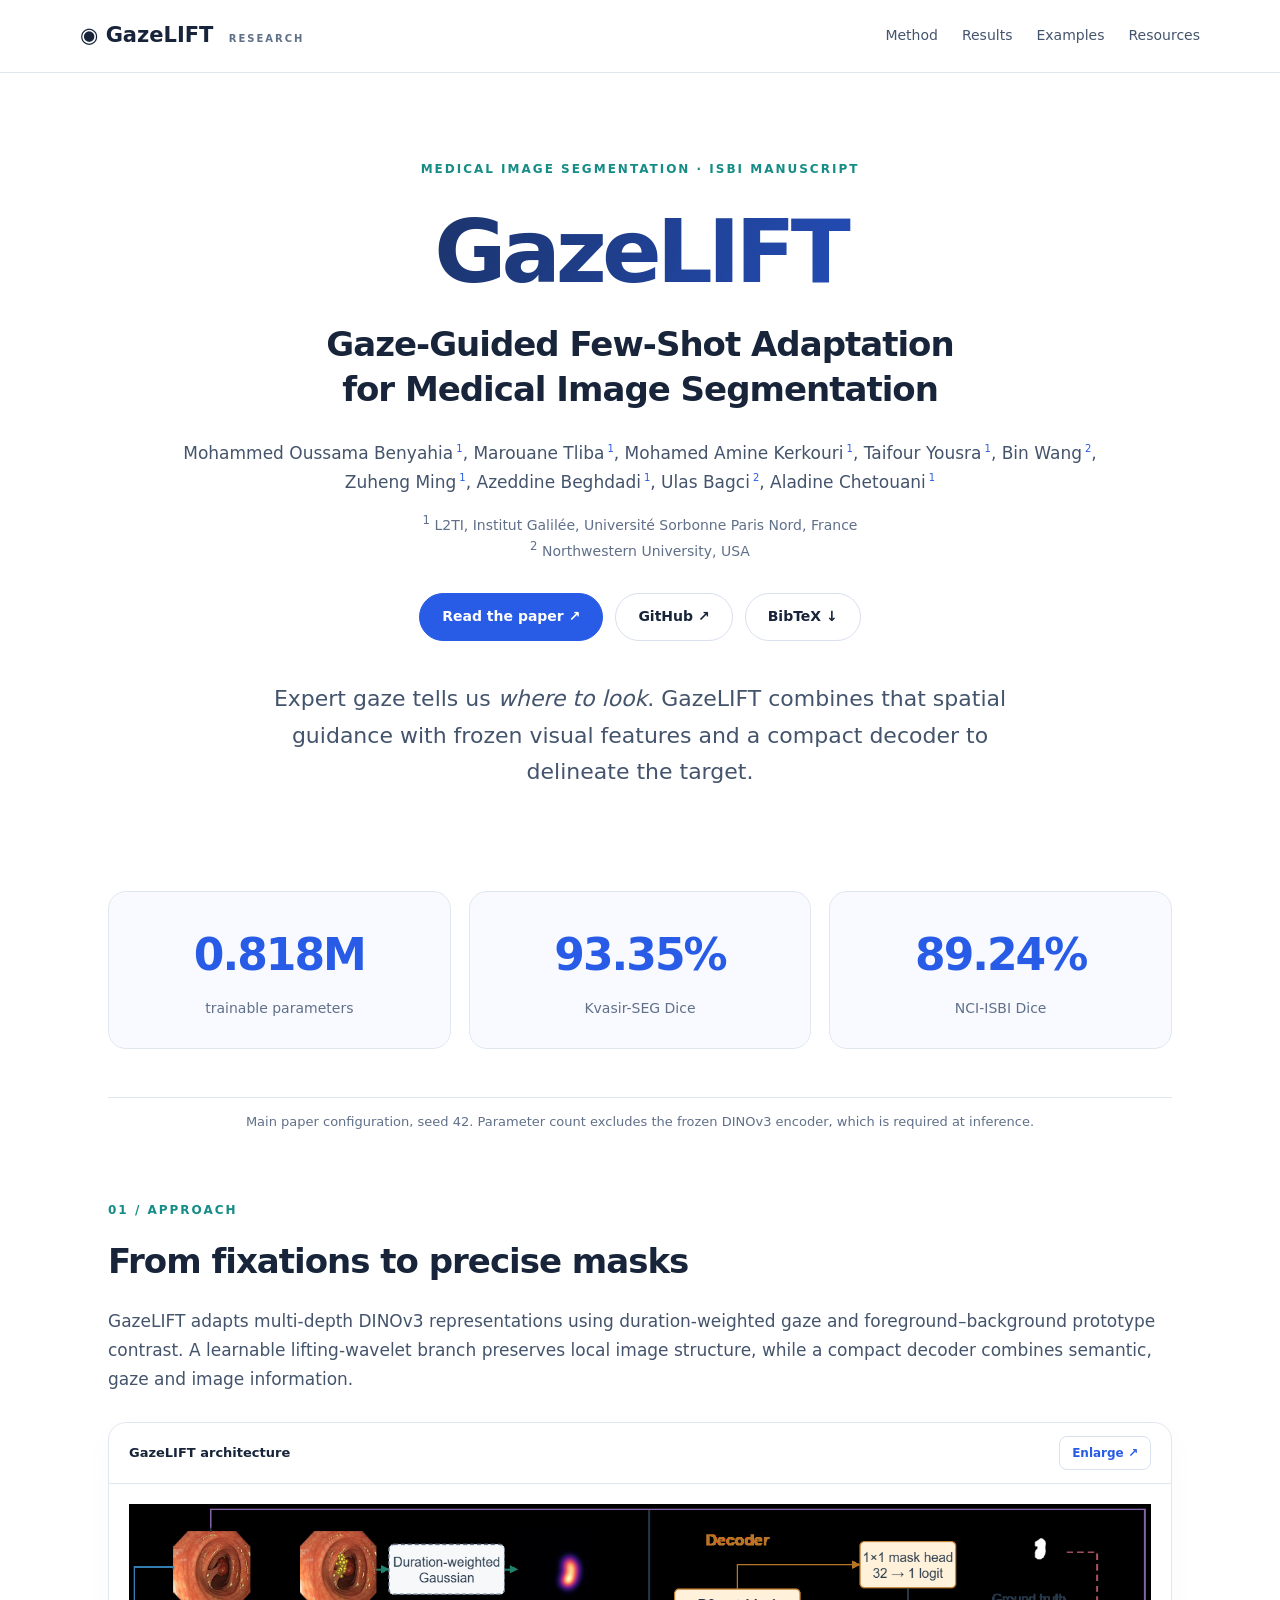
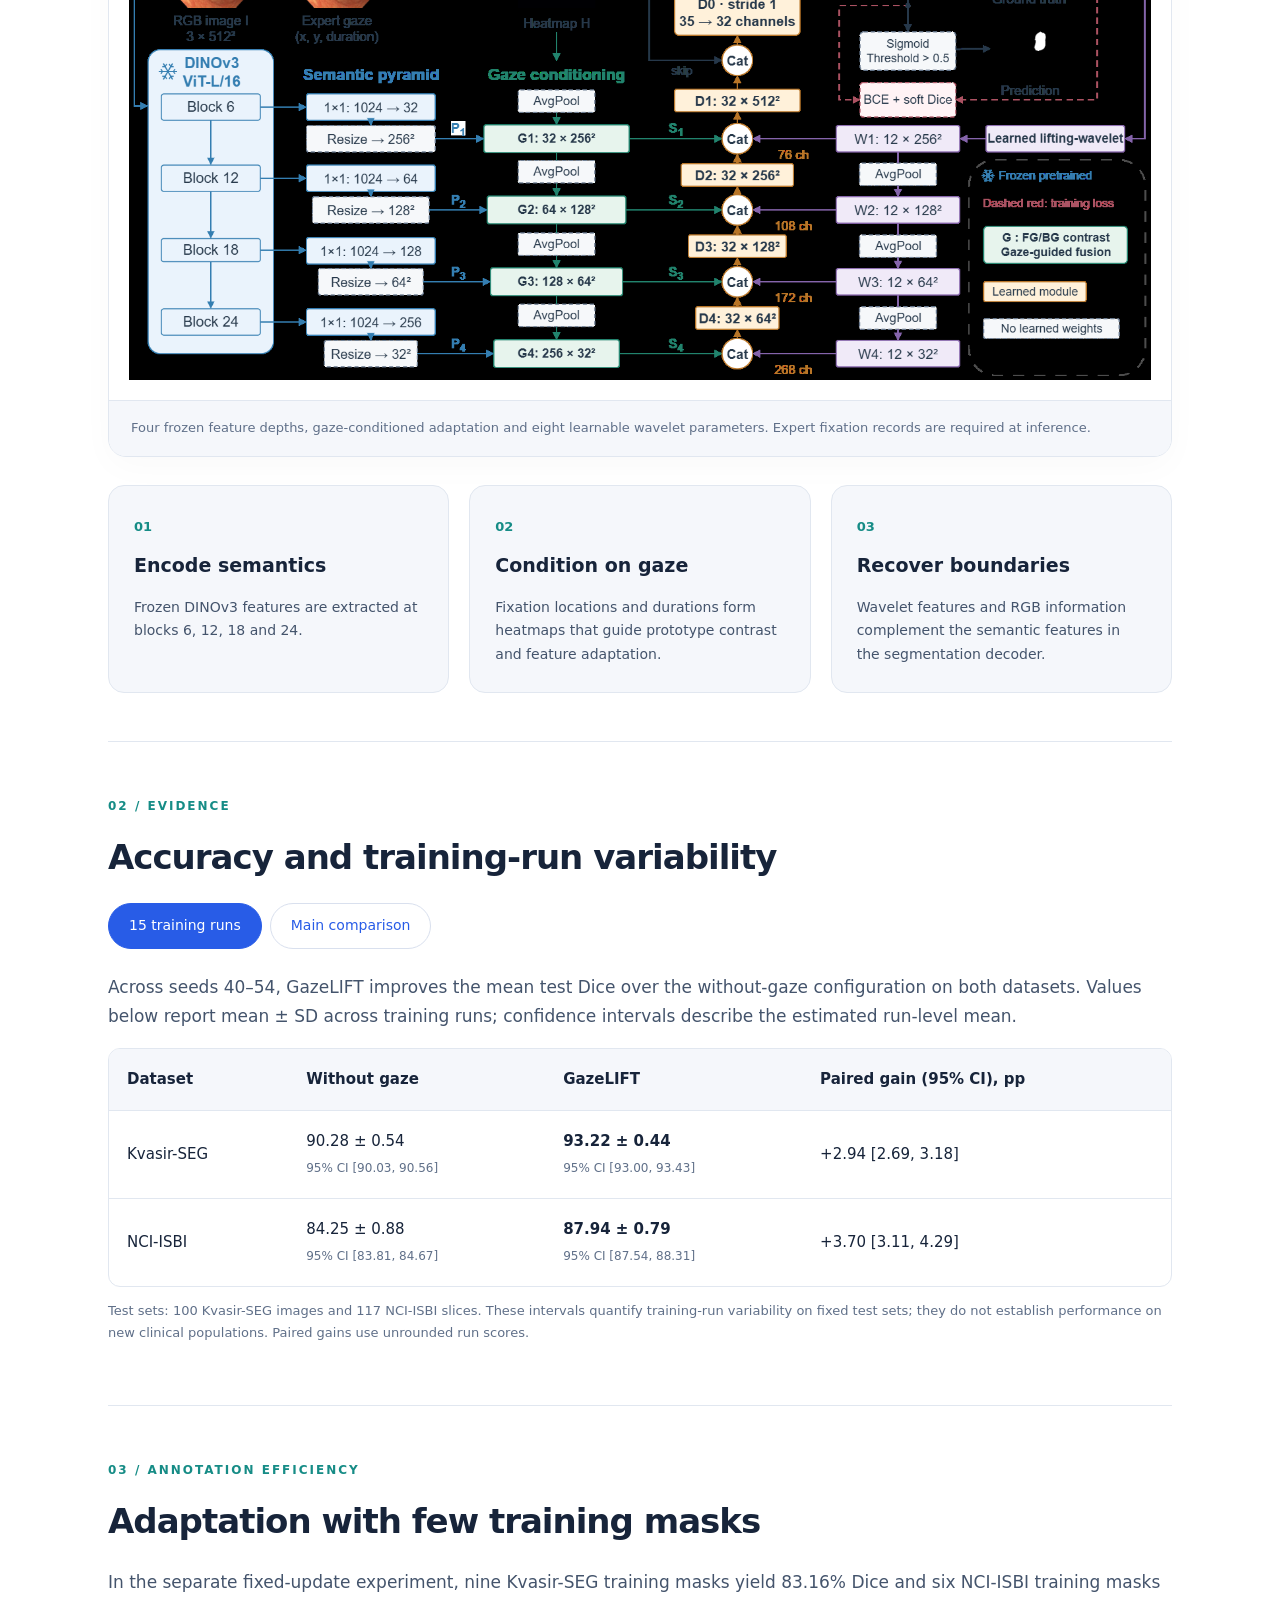
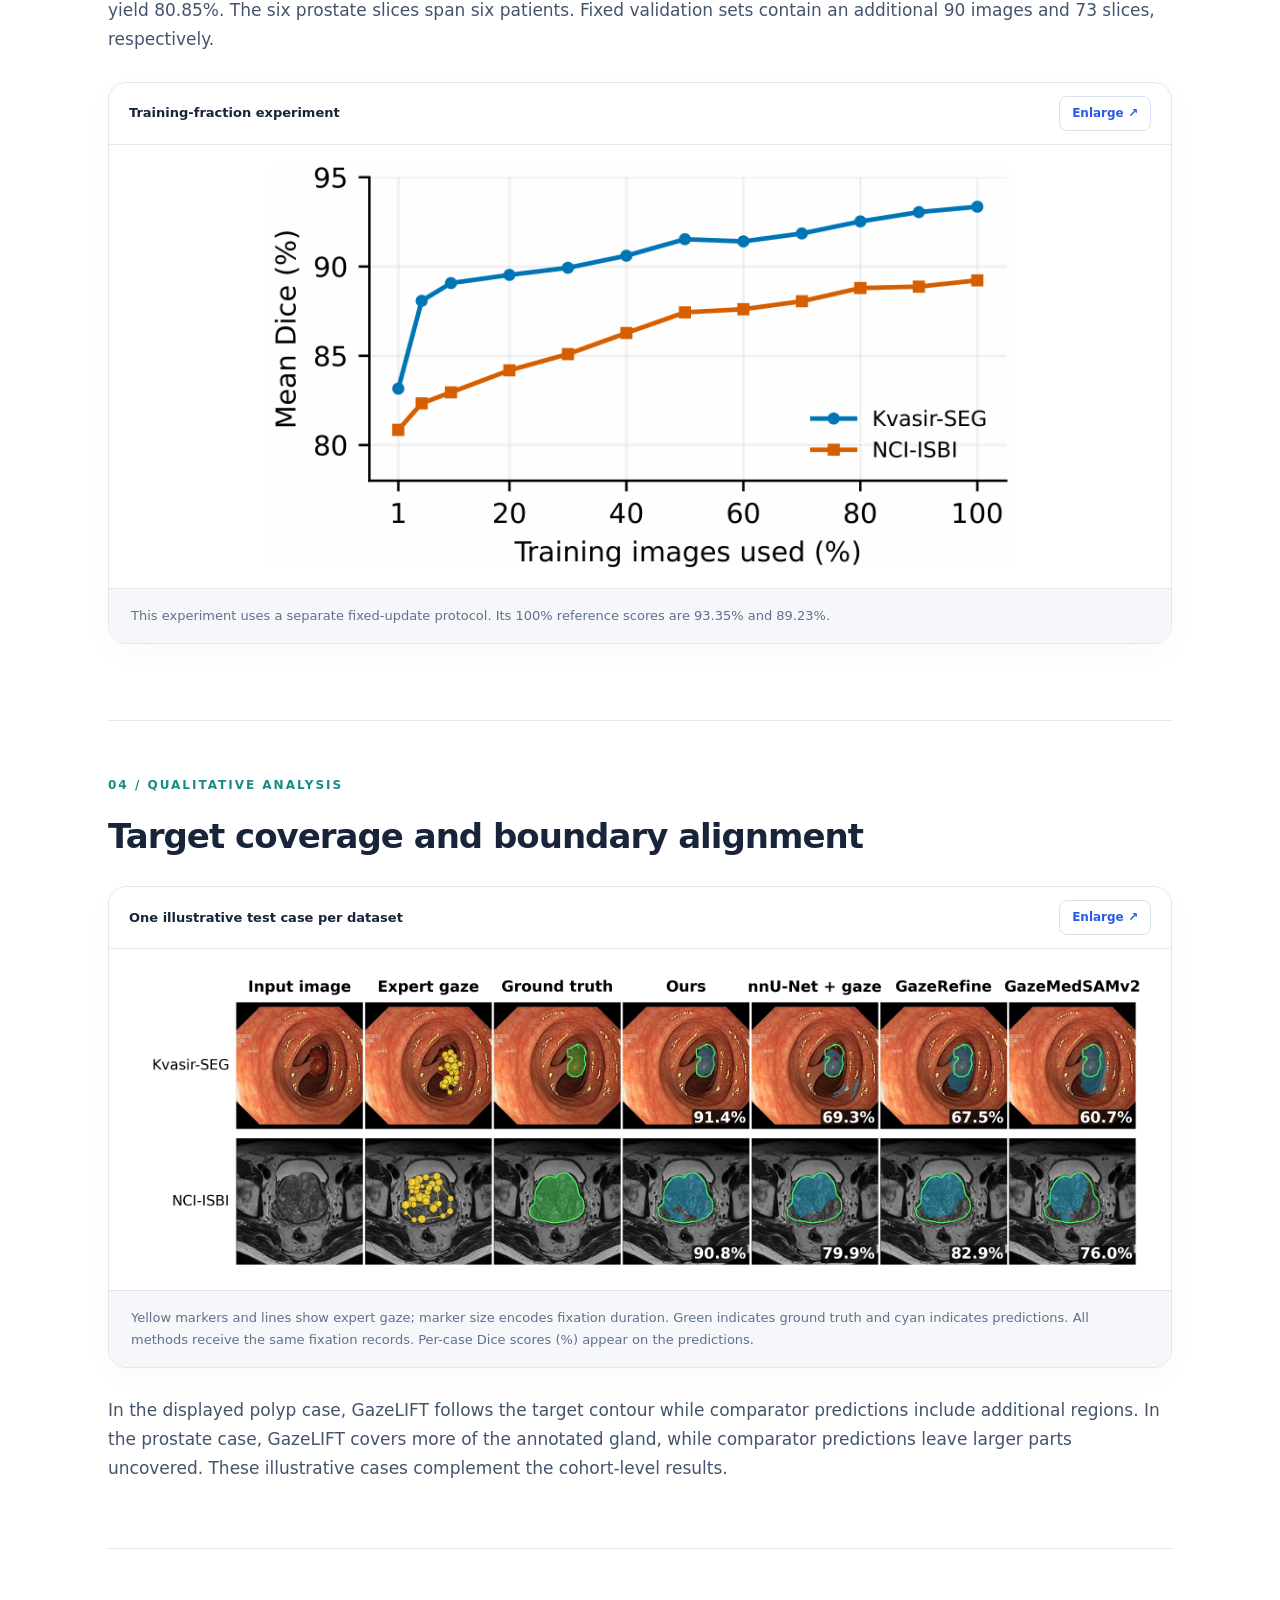
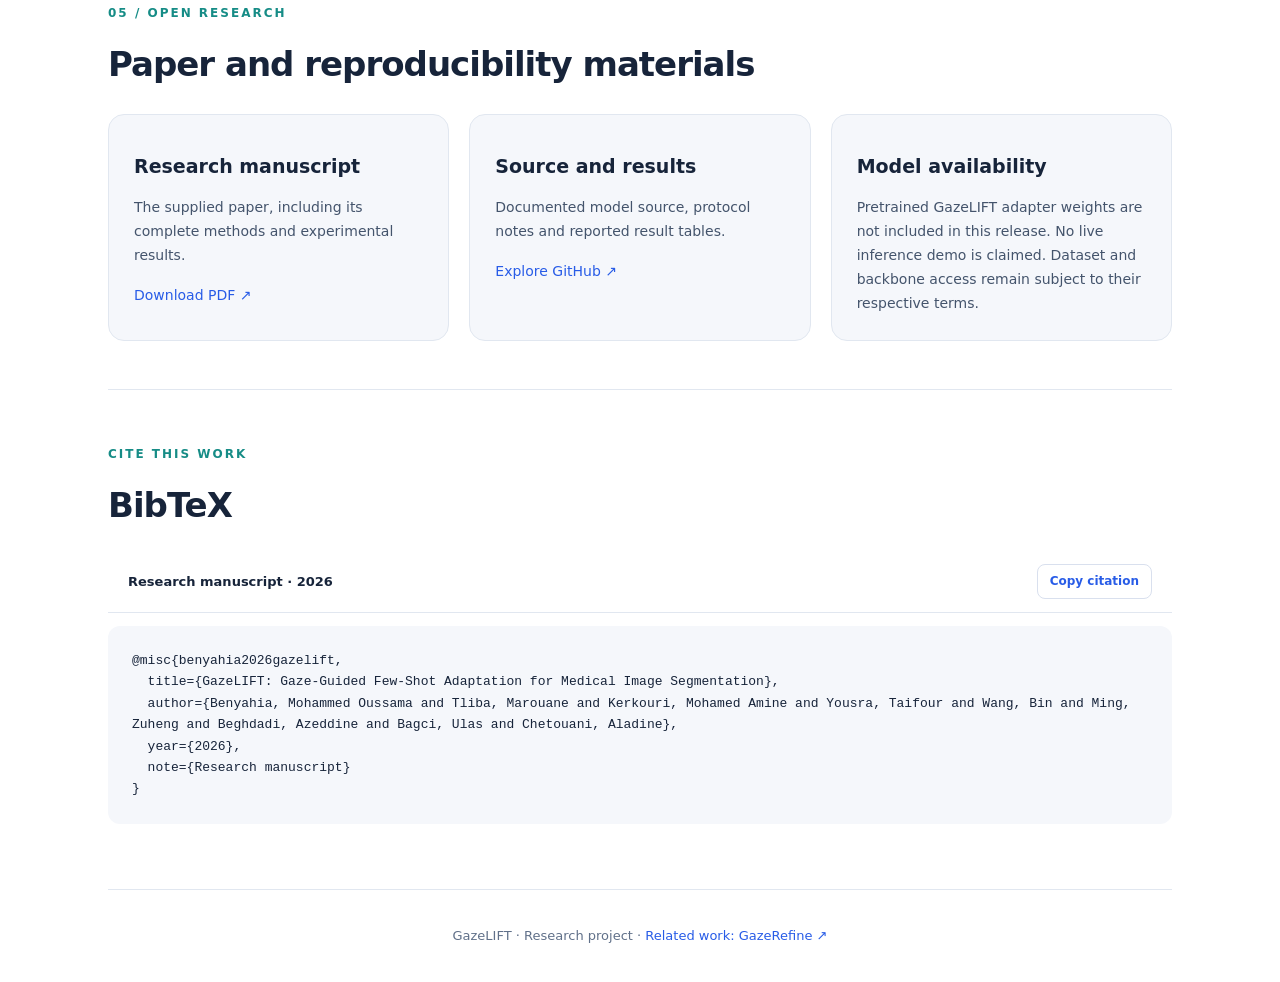
==== docs/index.html @ 89bebf90 "Release GazeLIFT project website, paper, model source and results" ====
<!doctype html><html lang="en"><head><meta charset="utf-8"><meta name="viewport" content="width=device-width,initial-scale=1"><meta name="description" content="GazeLIFT combines expert gaze, frozen DINOv3 features and learnable lifting wavelets for medical image segmentation."><title>GazeLIFT | Gaze-Guided Few-Shot Adaptation</title><link rel="stylesheet" href="style.css"></head><body>
<nav><a class="brand" href="#">◉ GazeLIFT <small>RESEARCH</small></a><div><a href="#method">Method</a><a href="#results">Results</a><a href="#qualitative">Examples</a><a href="#resources">Resources</a></div></nav>
<main><header><span class="eyebrow">MEDICAL IMAGE SEGMENTATION · ISBI MANUSCRIPT</span><h1>GazeLIFT</h1><h2>Gaze-Guided Few-Shot Adaptation<br>for Medical Image Segmentation</h2><p class="authors">Mohammed Oussama Benyahia<sup>1</sup>, Marouane Tliba<sup>1</sup>, Mohamed Amine Kerkouri<sup>1</sup>, Taifour Yousra<sup>1</sup>, Bin Wang<sup>2</sup>, Zuheng Ming<sup>1</sup>, Azeddine Beghdadi<sup>1</sup>, Ulas Bagci<sup>2</sup>, Aladine Chetouani<sup>1</sup></p><p class="affiliations"><sup>1</sup> L2TI, Institut Galilée, Université Sorbonne Paris Nord, France<br><sup>2</sup> Northwestern University, USA</p><div class="actions"><a class="button primary" href="assets/gazelift-paper.pdf">Read the paper ↗</a><a class="button" href="https://github.com/MohammedOussamaBEN/GazeLIFT">GitHub ↗</a><a class="button" href="#citation">BibTeX ↓</a></div><p class="intro">Expert gaze tells us <em>where to look</em>. GazeLIFT combines that spatial guidance with frozen visual features and a compact decoder to delineate the target.</p></header>
<section class="metrics"><article><strong>0.818M</strong><span>trainable parameters</span></article><article><strong>93.35%</strong><span>Kvasir-SEG Dice</span></article><article><strong>89.24%</strong><span>NCI-ISBI Dice</span></article></section><p class="note centered">Main paper configuration, seed 42. Parameter count excludes the frozen DINOv3 encoder, which is required at inference.</p>
<section id="method"><div class="section-title"><span>01 / APPROACH</span><h2>From fixations to precise masks</h2></div><p>GazeLIFT adapts multi-depth DINOv3 representations using duration-weighted gaze and foreground–background prototype contrast. A learnable lifting-wavelet branch preserves local image structure, while a compact decoder combines semantic, gaze and image information.</p><figure><div class="figure-top"><span>GazeLIFT architecture</span><button data-zoom="assets/architecture.png">Enlarge ↗</button></div><img src="assets/architecture.png" alt="GazeLIFT architecture with frozen DINOv3, gaze conditioning, lifting wavelets and compact decoder"><figcaption>Four frozen feature depths, gaze-conditioned adaptation and eight learnable wavelet parameters. Expert fixation records are required at inference.</figcaption></figure><div class="steps"><article><b>01</b><h3>Encode semantics</h3><p>Frozen DINOv3 features are extracted at blocks 6, 12, 18 and 24.</p></article><article><b>02</b><h3>Condition on gaze</h3><p>Fixation locations and durations form heatmaps that guide prototype contrast and feature adaptation.</p></article><article><b>03</b><h3>Recover boundaries</h3><p>Wavelet features and RGB information complement the semantic features in the segmentation decoder.</p></article></div></section>
<section id="results"><div class="section-title"><span>02 / EVIDENCE</span><h2>Accuracy and training-run variability</h2></div><div class="tabs" role="tablist" aria-label="Results"><button role="tab" aria-selected="true" aria-controls="runs" id="tab-runs">15 training runs</button><button role="tab" aria-selected="false" aria-controls="main-results" id="tab-main-results">Main comparison</button></div><div id="runs" role="tabpanel" aria-labelledby="tab-runs"><p>Across seeds 40–54, GazeLIFT improves the mean test Dice over the without-gaze configuration on both datasets. Values below report mean ± SD across training runs; confidence intervals describe the estimated run-level mean.</p><div class="table-wrap"><table><thead><tr><th>Dataset</th><th>Without gaze</th><th>GazeLIFT</th><th>Paired gain (95% CI), pp</th></tr></thead><tbody><tr><td>Kvasir-SEG</td><td>90.28 ± 0.54<br><small>95% CI [90.03, 90.56]</small></td><td><b>93.22 ± 0.44</b><br><small>95% CI [93.00, 93.43]</small></td><td>+2.94 [2.69, 3.18]</td></tr><tr><td>NCI-ISBI</td><td>84.25 ± 0.88<br><small>95% CI [83.81, 84.67]</small></td><td><b>87.94 ± 0.79</b><br><small>95% CI [87.54, 88.31]</small></td><td>+3.70 [3.11, 4.29]</td></tr></tbody></table></div><p class="note">Test sets: 100 Kvasir-SEG images and 117 NCI-ISBI slices. These intervals quantify training-run variability on fixed test sets; they do not establish performance on new clinical populations. Paired gains use unrounded run scores.</p></div><div id="main-results" role="tabpanel" aria-labelledby="tab-main-results" hidden><p>Selected mean Dice (%) from the main paper comparison. External methods may use different protocols; this table provides context rather than a fully controlled ranking.</p><div class="table-wrap"><table><thead><tr><th>Method</th><th>Kvasir-SEG</th><th>NCI-ISBI</th></tr></thead><tbody><tr><td>GazeMedSAMv2</td><td>85.19</td><td>85.62</td></tr><tr><td>GazeRefine</td><td>88.10</td><td>80.28</td></tr><tr><td>nnU-Net + gaze</td><td>90.59</td><td>88.15</td></tr><tr class="highlight"><td>GazeLIFT</td><td>93.35</td><td>89.24</td></tr></tbody></table></div></div></section>
<section><div class="section-title"><span>03 / ANNOTATION EFFICIENCY</span><h2>Adaptation with few training masks</h2></div><p>In the separate fixed-update experiment, nine Kvasir-SEG training masks yield 83.16% Dice and six NCI-ISBI training masks yield 80.85%. The six prostate slices span six patients. Fixed validation sets contain an additional 90 images and 73 slices, respectively.</p><figure><div class="figure-top"><span>Training-fraction experiment</span><button data-zoom="assets/training-fractions.png">Enlarge ↗</button></div><img class="fraction" src="assets/training-fractions.png" alt="Dice performance as a function of training fraction"><figcaption>This experiment uses a separate fixed-update protocol. Its 100% reference scores are 93.35% and 89.23%.</figcaption></figure></section>
<section id="qualitative"><div class="section-title"><span>04 / QUALITATIVE ANALYSIS</span><h2>Target coverage and boundary alignment</h2></div><figure><div class="figure-top"><span>One illustrative test case per dataset</span><button data-zoom="assets/qualitative.png">Enlarge ↗</button></div><img src="assets/qualitative.png" alt="One polyp and one prostate case comparing GazeLIFT with nnU-Net plus gaze, GazeRefine and GazeMedSAMv2"><figcaption>Yellow markers and lines show expert gaze; marker size encodes fixation duration. Green indicates ground truth and cyan indicates predictions. All methods receive the same fixation records. Per-case Dice scores (%) appear on the predictions.</figcaption></figure><p>In the displayed polyp case, GazeLIFT follows the target contour while comparator predictions include additional regions. In the prostate case, GazeLIFT covers more of the annotated gland, while comparator predictions leave larger parts uncovered. These illustrative cases complement the cohort-level results.</p></section>
<section id="resources"><div class="section-title"><span>05 / OPEN RESEARCH</span><h2>Paper and reproducibility materials</h2></div><div class="steps"><article><h3>Research manuscript</h3><p>The supplied paper, including its complete methods and experimental results.</p><a href="assets/gazelift-paper.pdf">Download PDF ↗</a></article><article><h3>Source and results</h3><p>Documented model source, protocol notes and reported result tables.</p><a href="https://github.com/MohammedOussamaBEN/GazeLIFT">Explore GitHub ↗</a></article><article><h3>Model availability</h3><p>Pretrained GazeLIFT adapter weights are not included in this release. No live inference demo is claimed. Dataset and backbone access remain subject to their respective terms.</p></article></div></section>
<section id="citation"><div class="section-title"><span>CITE THIS WORK</span><h2>BibTeX</h2></div><div class="figure-top"><span>Research manuscript · 2026</span><button id="copy">Copy citation</button></div><pre id="bib">@misc{benyahia2026gazelift,
  title={GazeLIFT: Gaze-Guided Few-Shot Adaptation for Medical Image Segmentation},
  author={Benyahia, Mohammed Oussama and Tliba, Marouane and Kerkouri, Mohamed Amine and Yousra, Taifour and Wang, Bin and Ming, Zuheng and Beghdadi, Azeddine and Bagci, Ulas and Chetouani, Aladine},
  year={2026},
  note={Research manuscript}
}</pre><p id="copy-status" role="status"></p></section></main><footer>GazeLIFT · Research project · <a href="https://mohammedoussamaben.github.io/GazeRefine/">Related work: GazeRefine ↗</a></footer><dialog id="lightbox"><button id="close">Close ×</button><img alt="Enlarged research figure"></dialog><script src="site.js"></script></body></html>
---- docs/style.css ----
*{box-sizing:border-box}html{scroll-behavior:smooth;scroll-padding-top:95px}body{margin:0;color:#17243a;background:#fff;font:17px/1.7 system-ui,-apple-system,BlinkMacSystemFont,"Segoe UI",sans-serif}a{color:#285ce7;text-decoration:none}a:hover{text-decoration:underline}nav{position:sticky;top:0;z-index:5;display:flex;justify-content:space-between;align-items:center;padding:18px max(5%,calc((100vw - 1120px)/2));background:#fffffff2;backdrop-filter:blur(14px);border-bottom:1px solid #e1e7f0;gap:24px;white-space:nowrap}nav div{display:flex;gap:24px}nav a{font-size:14px;color:#44546c}.brand{font-size:21px;color:#17243a;font-weight:800}.brand small{font-size:10px;letter-spacing:2px;margin-left:8px;color:#607089}main{max-width:1120px;margin:auto;padding:0 28px}header{text-align:center;padding:80px 0 28px}.eyebrow,.section-title>span{color:#168c86;font-size:12px;font-weight:750;letter-spacing:2px}h1{font-size:88px;letter-spacing:-5px;line-height:1.1;margin:22px 0;background:linear-gradient(110deg,#17243a,#285ce7);background-clip:text;color:transparent}h2{font-size:34px;line-height:1.3;letter-spacing:-1px;margin:16px 0 24px}header h2{font-weight:650}.authors{max-width:950px;margin:28px auto 14px;font-size:17px}.authors sup{color:#285ce7;font-size:10px;margin-left:3px}.affiliations{color:#607089;font-size:14px}.actions{display:flex;justify-content:center;gap:12px;margin:30px 0}.button{padding:11px 22px;border:1px solid #d9e0ee;border-radius:30px;color:#17243a;font-size:14px;font-weight:650}.button.primary{color:white;background:#285ce7;border-color:#285ce7}.intro{font-size:22px;line-height:1.65;max-width:800px;margin:40px auto 0;color:#44546c}.metrics{display:grid;grid-template-columns:repeat(3,1fr);gap:18px;margin:25px 0 8px}.metrics article{border:1px solid #e1e7f0;border-radius:18px;text-align:center;padding:26px;background:#f8faff}.metrics strong{display:block;color:#285ce7;font-size:44px;letter-spacing:-2px}.metrics span{font-size:14px;color:#607089}.note{font-size:13px;color:#607089}.centered{text-align:center}section{padding:48px 0;border-bottom:1px solid #e1e7f0}p{color:#44546c}figure{margin:28px 0;border:1px solid #e1e7f0;border-radius:18px;overflow:hidden;box-shadow:0 10px 35px #17243a06}figure img{width:100%;height:auto;display:block;padding:20px}figure img.fraction{max-width:780px;margin:auto}figcaption{padding:16px 22px;background:#f5f7fb;font-size:13px;color:#607089;border-top:1px solid #e1e7f0}.figure-top{display:flex;align-items:center;justify-content:space-between;padding:13px 20px;border-bottom:1px solid #e1e7f0;font-size:13px;font-weight:650}button{font:inherit;cursor:pointer;border:1px solid #d9e0ee;background:#fff;border-radius:8px;padding:6px 12px;color:#285ce7;font-size:12px}button:hover{background:#edf3ff}.steps{display:grid;grid-template-columns:repeat(3,1fr);gap:20px;margin-top:28px}.steps article{padding:25px;background:#f5f7fb;border-radius:16px;border:1px solid #e1e7f0}.steps b{color:#168c86;font-size:13px}.steps h3{font-size:19px;margin:10px 0}.steps p{font-size:14px;margin-bottom:0}.steps a{font-size:14px;display:inline-block;margin-top:16px}.tabs{display:flex;gap:8px;margin:24px 0}.tabs button{padding:10px 20px;font-size:14px;border-radius:25px}.tabs [aria-selected=true]{color:white;background:#285ce7;border-color:#285ce7}.table-wrap{overflow-x:auto;border:1px solid #e1e7f0;border-radius:12px}table{border-collapse:collapse;width:100%;text-align:left;font-size:15px}th,td{padding:18px;border-bottom:1px solid #e1e7f0}thead{background:#f5f7fb}td small{font-size:12px;color:#607089}tr:last-child td{border:0}.highlight{background:#eef4ff;font-weight:700}pre{white-space:pre-wrap;word-break:break-word;background:#f5f7fb;border-radius:12px;padding:24px;font-size:13px;line-height:1.65}footer{padding:35px;text-align:center;font-size:13px;color:#607089}dialog{max-width:96vw;width:1500px;border:1px solid #e1e7f0;border-radius:16px;padding:18px}dialog::backdrop{background:#17243acc}dialog img{display:block;width:100%;margin-top:15px}dialog button{float:right}:focus-visible{outline:3px solid #168c86;outline-offset:4px}[hidden]{display:none!important}@media(max-width:700px){nav{padding:14px 20px}nav div{gap:12px}nav div a{font-size:11px}.brand small{display:none}header{padding-top:45px}h1{font-size:64px}h2{font-size:26px}.intro{font-size:18px}.authors{font-size:14px}.metrics{gap:8px}.metrics article{padding:18px 8px}.metrics strong{font-size:29px}.metrics span{font-size:11px}.steps{grid-template-columns:1fr}.actions{flex-wrap:wrap}main{padding:0 18px}section{padding:35px 0}th,td{padding:12px;font-size:13px}figure img{padding:8px}}@media(prefers-reduced-motion:reduce){html{scroll-behavior:auto}}
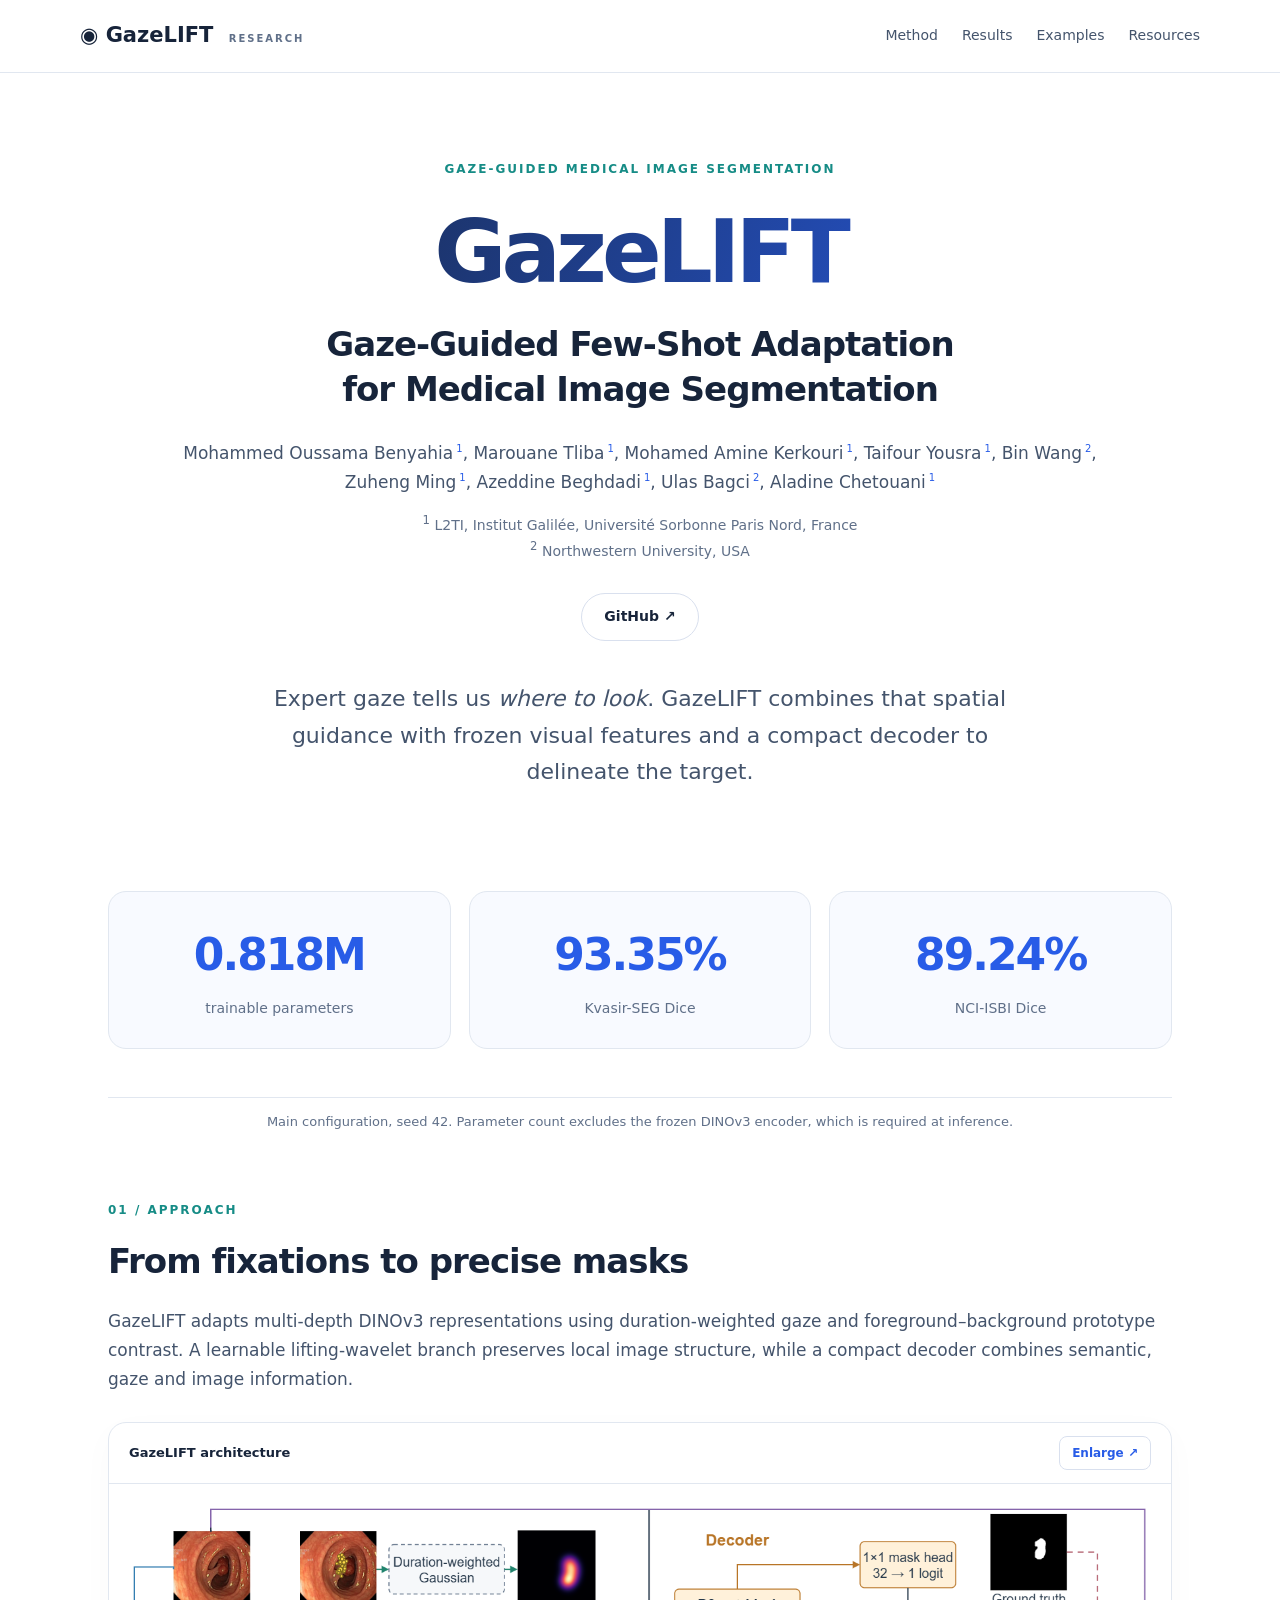
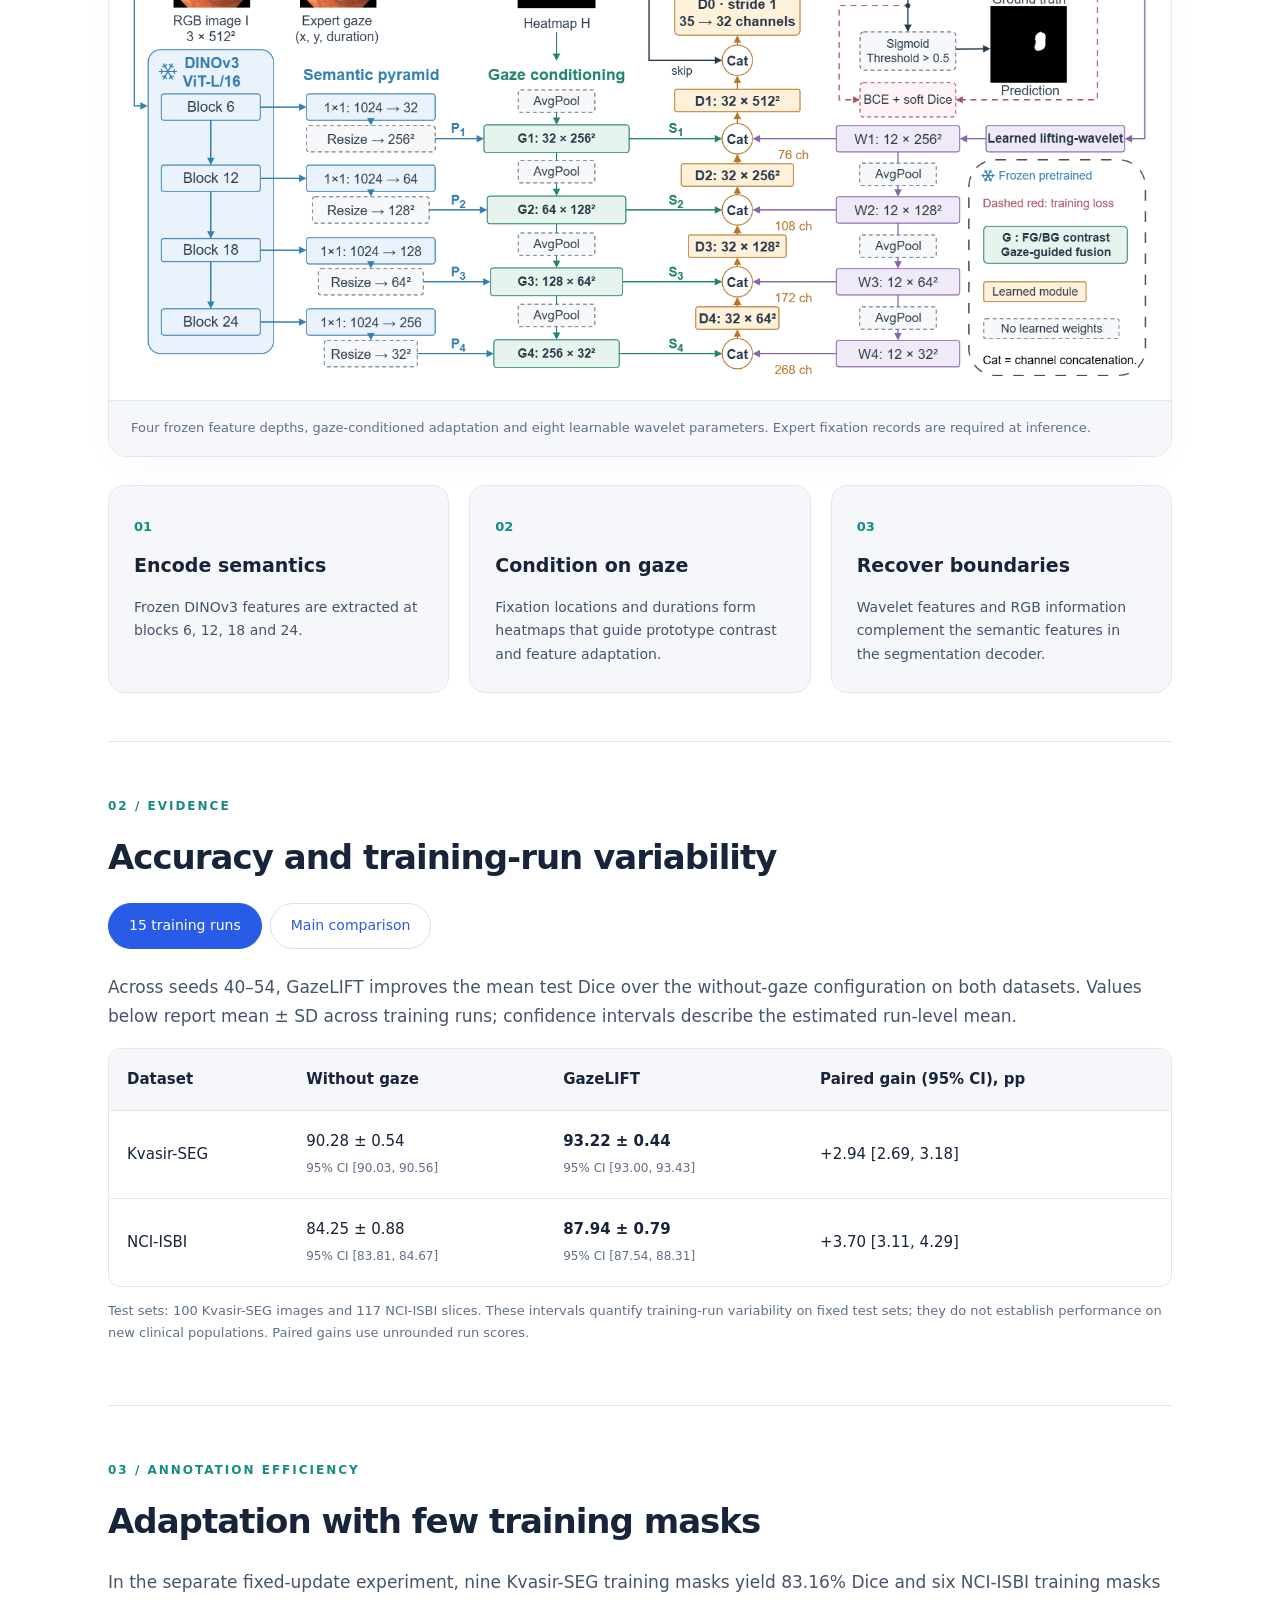
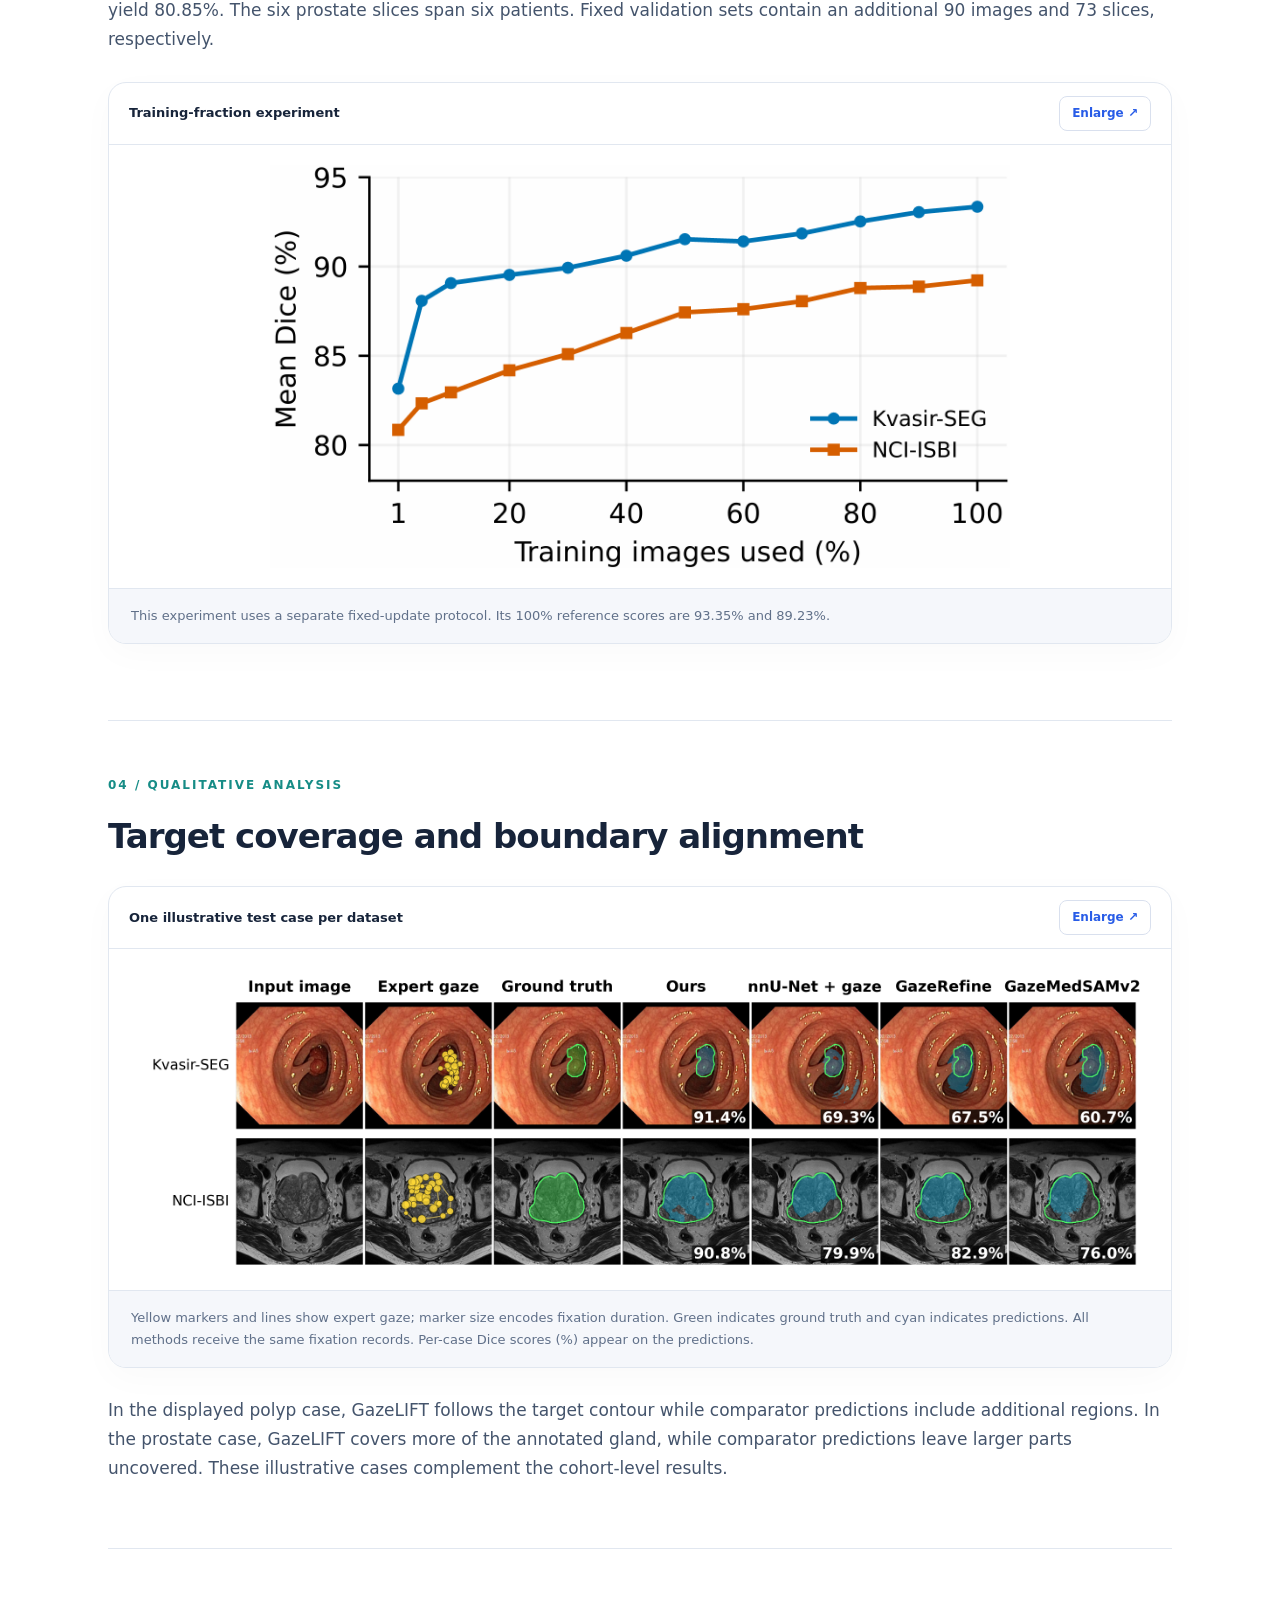
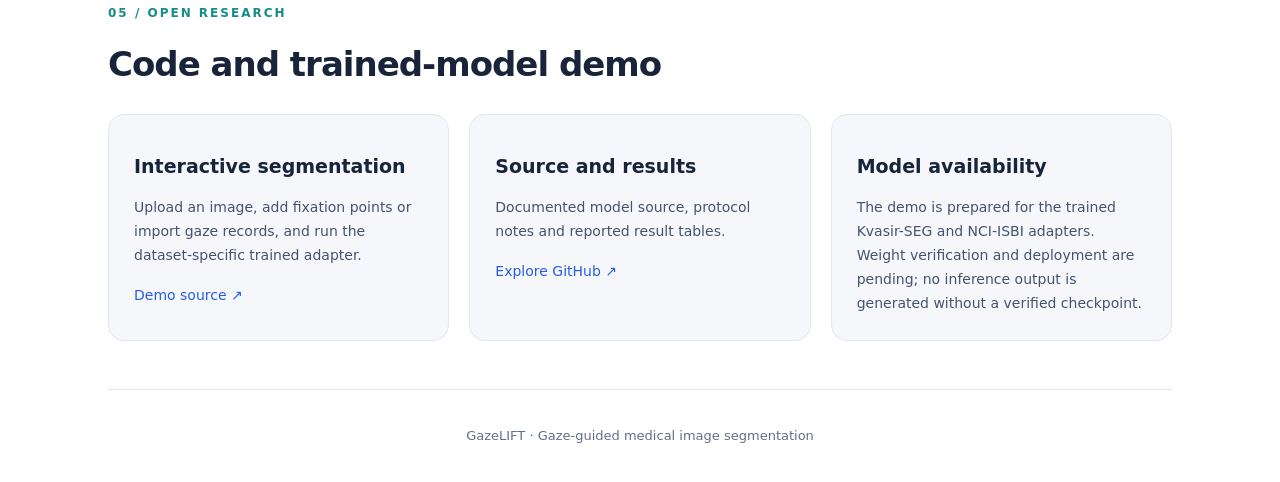
==== commit 126d2b6f: "Update architecture, clean project materials and prepare trained-model Gradio demo" ====
--- a/docs/index.html
+++ b/docs/index.html
@@ -1,15 +1,10 @@
 <!doctype html><html lang="en"><head><meta charset="utf-8"><meta name="viewport" content="width=device-width,initial-scale=1"><meta name="description" content="GazeLIFT combines expert gaze, frozen DINOv3 features and learnable lifting wavelets for medical image segmentation."><title>GazeLIFT | Gaze-Guided Few-Shot Adaptation</title><link rel="stylesheet" href="style.css"></head><body>
 <nav><a class="brand" href="#">◉ GazeLIFT <small>RESEARCH</small></a><div><a href="#method">Method</a><a href="#results">Results</a><a href="#qualitative">Examples</a><a href="#resources">Resources</a></div></nav>
-<main><header><span class="eyebrow">MEDICAL IMAGE SEGMENTATION · ISBI MANUSCRIPT</span><h1>GazeLIFT</h1><h2>Gaze-Guided Few-Shot Adaptation<br>for Medical Image Segmentation</h2><p class="authors">Mohammed Oussama Benyahia<sup>1</sup>, Marouane Tliba<sup>1</sup>, Mohamed Amine Kerkouri<sup>1</sup>, Taifour Yousra<sup>1</sup>, Bin Wang<sup>2</sup>, Zuheng Ming<sup>1</sup>, Azeddine Beghdadi<sup>1</sup>, Ulas Bagci<sup>2</sup>, Aladine Chetouani<sup>1</sup></p><p class="affiliations"><sup>1</sup> L2TI, Institut Galilée, Université Sorbonne Paris Nord, France<br><sup>2</sup> Northwestern University, USA</p><div class="actions"><a class="button primary" href="assets/gazelift-paper.pdf">Read the paper ↗</a><a class="button" href="https://github.com/MohammedOussamaBEN/GazeLIFT">GitHub ↗</a><a class="button" href="#citation">BibTeX ↓</a></div><p class="intro">Expert gaze tells us <em>where to look</em>. GazeLIFT combines that spatial guidance with frozen visual features and a compact decoder to delineate the target.</p></header>
-<section class="metrics"><article><strong>0.818M</strong><span>trainable parameters</span></article><article><strong>93.35%</strong><span>Kvasir-SEG Dice</span></article><article><strong>89.24%</strong><span>NCI-ISBI Dice</span></article></section><p class="note centered">Main paper configuration, seed 42. Parameter count excludes the frozen DINOv3 encoder, which is required at inference.</p>
+<main><header><span class="eyebrow">GAZE-GUIDED MEDICAL IMAGE SEGMENTATION</span><h1>GazeLIFT</h1><h2>Gaze-Guided Few-Shot Adaptation<br>for Medical Image Segmentation</h2><p class="authors">Mohammed Oussama Benyahia<sup>1</sup>, Marouane Tliba<sup>1</sup>, Mohamed Amine Kerkouri<sup>1</sup>, Taifour Yousra<sup>1</sup>, Bin Wang<sup>2</sup>, Zuheng Ming<sup>1</sup>, Azeddine Beghdadi<sup>1</sup>, Ulas Bagci<sup>2</sup>, Aladine Chetouani<sup>1</sup></p><p class="affiliations"><sup>1</sup> L2TI, Institut Galilée, Université Sorbonne Paris Nord, France<br><sup>2</sup> Northwestern University, USA</p><div class="actions"><a class="button" href="https://github.com/MohammedOussamaBEN/GazeLIFT">GitHub ↗</a></div><p class="intro">Expert gaze tells us <em>where to look</em>. GazeLIFT combines that spatial guidance with frozen visual features and a compact decoder to delineate the target.</p></header>
+<section class="metrics"><article><strong>0.818M</strong><span>trainable parameters</span></article><article><strong>93.35%</strong><span>Kvasir-SEG Dice</span></article><article><strong>89.24%</strong><span>NCI-ISBI Dice</span></article></section><p class="note centered">Main configuration, seed 42. Parameter count excludes the frozen DINOv3 encoder, which is required at inference.</p>
 <section id="method"><div class="section-title"><span>01 / APPROACH</span><h2>From fixations to precise masks</h2></div><p>GazeLIFT adapts multi-depth DINOv3 representations using duration-weighted gaze and foreground–background prototype contrast. A learnable lifting-wavelet branch preserves local image structure, while a compact decoder combines semantic, gaze and image information.</p><figure><div class="figure-top"><span>GazeLIFT architecture</span><button data-zoom="assets/architecture.png">Enlarge ↗</button></div><img src="assets/architecture.png" alt="GazeLIFT architecture with frozen DINOv3, gaze conditioning, lifting wavelets and compact decoder"><figcaption>Four frozen feature depths, gaze-conditioned adaptation and eight learnable wavelet parameters. Expert fixation records are required at inference.</figcaption></figure><div class="steps"><article><b>01</b><h3>Encode semantics</h3><p>Frozen DINOv3 features are extracted at blocks 6, 12, 18 and 24.</p></article><article><b>02</b><h3>Condition on gaze</h3><p>Fixation locations and durations form heatmaps that guide prototype contrast and feature adaptation.</p></article><article><b>03</b><h3>Recover boundaries</h3><p>Wavelet features and RGB information complement the semantic features in the segmentation decoder.</p></article></div></section>
-<section id="results"><div class="section-title"><span>02 / EVIDENCE</span><h2>Accuracy and training-run variability</h2></div><div class="tabs" role="tablist" aria-label="Results"><button role="tab" aria-selected="true" aria-controls="runs" id="tab-runs">15 training runs</button><button role="tab" aria-selected="false" aria-controls="main-results" id="tab-main-results">Main comparison</button></div><div id="runs" role="tabpanel" aria-labelledby="tab-runs"><p>Across seeds 40–54, GazeLIFT improves the mean test Dice over the without-gaze configuration on both datasets. Values below report mean ± SD across training runs; confidence intervals describe the estimated run-level mean.</p><div class="table-wrap"><table><thead><tr><th>Dataset</th><th>Without gaze</th><th>GazeLIFT</th><th>Paired gain (95% CI), pp</th></tr></thead><tbody><tr><td>Kvasir-SEG</td><td>90.28 ± 0.54<br><small>95% CI [90.03, 90.56]</small></td><td><b>93.22 ± 0.44</b><br><small>95% CI [93.00, 93.43]</small></td><td>+2.94 [2.69, 3.18]</td></tr><tr><td>NCI-ISBI</td><td>84.25 ± 0.88<br><small>95% CI [83.81, 84.67]</small></td><td><b>87.94 ± 0.79</b><br><small>95% CI [87.54, 88.31]</small></td><td>+3.70 [3.11, 4.29]</td></tr></tbody></table></div><p class="note">Test sets: 100 Kvasir-SEG images and 117 NCI-ISBI slices. These intervals quantify training-run variability on fixed test sets; they do not establish performance on new clinical populations. Paired gains use unrounded run scores.</p></div><div id="main-results" role="tabpanel" aria-labelledby="tab-main-results" hidden><p>Selected mean Dice (%) from the main paper comparison. External methods may use different protocols; this table provides context rather than a fully controlled ranking.</p><div class="table-wrap"><table><thead><tr><th>Method</th><th>Kvasir-SEG</th><th>NCI-ISBI</th></tr></thead><tbody><tr><td>GazeMedSAMv2</td><td>85.19</td><td>85.62</td></tr><tr><td>GazeRefine</td><td>88.10</td><td>80.28</td></tr><tr><td>nnU-Net + gaze</td><td>90.59</td><td>88.15</td></tr><tr class="highlight"><td>GazeLIFT</td><td>93.35</td><td>89.24</td></tr></tbody></table></div></div></section>
+<section id="results"><div class="section-title"><span>02 / EVIDENCE</span><h2>Accuracy and training-run variability</h2></div><div class="tabs" role="tablist" aria-label="Results"><button role="tab" aria-selected="true" aria-controls="runs" id="tab-runs">15 training runs</button><button role="tab" aria-selected="false" aria-controls="main-results" id="tab-main-results">Main comparison</button></div><div id="runs" role="tabpanel" aria-labelledby="tab-runs"><p>Across seeds 40–54, GazeLIFT improves the mean test Dice over the without-gaze configuration on both datasets. Values below report mean ± SD across training runs; confidence intervals describe the estimated run-level mean.</p><div class="table-wrap"><table><thead><tr><th>Dataset</th><th>Without gaze</th><th>GazeLIFT</th><th>Paired gain (95% CI), pp</th></tr></thead><tbody><tr><td>Kvasir-SEG</td><td>90.28 ± 0.54<br><small>95% CI [90.03, 90.56]</small></td><td><b>93.22 ± 0.44</b><br><small>95% CI [93.00, 93.43]</small></td><td>+2.94 [2.69, 3.18]</td></tr><tr><td>NCI-ISBI</td><td>84.25 ± 0.88<br><small>95% CI [83.81, 84.67]</small></td><td><b>87.94 ± 0.79</b><br><small>95% CI [87.54, 88.31]</small></td><td>+3.70 [3.11, 4.29]</td></tr></tbody></table></div><p class="note">Test sets: 100 Kvasir-SEG images and 117 NCI-ISBI slices. These intervals quantify training-run variability on fixed test sets; they do not establish performance on new clinical populations. Paired gains use unrounded run scores.</p></div><div id="main-results" role="tabpanel" aria-labelledby="tab-main-results" hidden><p>Selected mean Dice (%) from the main comparison. External methods may use different protocols; this table provides context rather than a fully controlled ranking.</p><div class="table-wrap"><table><thead><tr><th>Method</th><th>Kvasir-SEG</th><th>NCI-ISBI</th></tr></thead><tbody><tr><td>GazeMedSAMv2</td><td>85.19</td><td>85.62</td></tr><tr><td>GazeRefine</td><td>88.10</td><td>80.28</td></tr><tr><td>nnU-Net + gaze</td><td>90.59</td><td>88.15</td></tr><tr class="highlight"><td>GazeLIFT</td><td>93.35</td><td>89.24</td></tr></tbody></table></div></div></section>
 <section><div class="section-title"><span>03 / ANNOTATION EFFICIENCY</span><h2>Adaptation with few training masks</h2></div><p>In the separate fixed-update experiment, nine Kvasir-SEG training masks yield 83.16% Dice and six NCI-ISBI training masks yield 80.85%. The six prostate slices span six patients. Fixed validation sets contain an additional 90 images and 73 slices, respectively.</p><figure><div class="figure-top"><span>Training-fraction experiment</span><button data-zoom="assets/training-fractions.png">Enlarge ↗</button></div><img class="fraction" src="assets/training-fractions.png" alt="Dice performance as a function of training fraction"><figcaption>This experiment uses a separate fixed-update protocol. Its 100% reference scores are 93.35% and 89.23%.</figcaption></figure></section>
 <section id="qualitative"><div class="section-title"><span>04 / QUALITATIVE ANALYSIS</span><h2>Target coverage and boundary alignment</h2></div><figure><div class="figure-top"><span>One illustrative test case per dataset</span><button data-zoom="assets/qualitative.png">Enlarge ↗</button></div><img src="assets/qualitative.png" alt="One polyp and one prostate case comparing GazeLIFT with nnU-Net plus gaze, GazeRefine and GazeMedSAMv2"><figcaption>Yellow markers and lines show expert gaze; marker size encodes fixation duration. Green indicates ground truth and cyan indicates predictions. All methods receive the same fixation records. Per-case Dice scores (%) appear on the predictions.</figcaption></figure><p>In the displayed polyp case, GazeLIFT follows the target contour while comparator predictions include additional regions. In the prostate case, GazeLIFT covers more of the annotated gland, while comparator predictions leave larger parts uncovered. These illustrative cases complement the cohort-level results.</p></section>
-<section id="resources"><div class="section-title"><span>05 / OPEN RESEARCH</span><h2>Paper and reproducibility materials</h2></div><div class="steps"><article><h3>Research manuscript</h3><p>The supplied paper, including its complete methods and experimental results.</p><a href="assets/gazelift-paper.pdf">Download PDF ↗</a></article><article><h3>Source and results</h3><p>Documented model source, protocol notes and reported result tables.</p><a href="https://github.com/MohammedOussamaBEN/GazeLIFT">Explore GitHub ↗</a></article><article><h3>Model availability</h3><p>Pretrained GazeLIFT adapter weights are not included in this release. No live inference demo is claimed. Dataset and backbone access remain subject to their respective terms.</p></article></div></section>
-<section id="citation"><div class="section-title"><span>CITE THIS WORK</span><h2>BibTeX</h2></div><div class="figure-top"><span>Research manuscript · 2026</span><button id="copy">Copy citation</button></div><pre id="bib">@misc{benyahia2026gazelift,
-  title={GazeLIFT: Gaze-Guided Few-Shot Adaptation for Medical Image Segmentation},
-  author={Benyahia, Mohammed Oussama and Tliba, Marouane and Kerkouri, Mohamed Amine and Yousra, Taifour and Wang, Bin and Ming, Zuheng and Beghdadi, Azeddine and Bagci, Ulas and Chetouani, Aladine},
-  year={2026},
-  note={Research manuscript}
-}</pre><p id="copy-status" role="status"></p></section></main><footer>GazeLIFT · Research project · <a href="https://mohammedoussamaben.github.io/GazeRefine/">Related work: GazeRefine ↗</a></footer><dialog id="lightbox"><button id="close">Close ×</button><img alt="Enlarged research figure"></dialog><script src="site.js"></script></body></html>+<section id="resources"><div class="section-title"><span>05 / OPEN RESEARCH</span><h2>Code and trained-model demo</h2></div><div class="steps"><article><h3>Interactive segmentation</h3><p>Upload an image, add fixation points or import gaze records, and run the dataset-specific trained adapter.</p><a href="https://github.com/MohammedOussamaBEN/GazeLIFT/tree/main/hf-space">Demo source ↗</a></article><article><h3>Source and results</h3><p>Documented model source, protocol notes and reported result tables.</p><a href="https://github.com/MohammedOussamaBEN/GazeLIFT">Explore GitHub ↗</a></article><article><h3>Model availability</h3><p>The demo is prepared for the trained Kvasir-SEG and NCI-ISBI adapters. Weight verification and deployment are pending; no inference output is generated without a verified checkpoint.</p></article></div></section>
+</main><footer>GazeLIFT · Gaze-guided medical image segmentation</footer><dialog id="lightbox"><button id="close">Close ×</button><img alt="Enlarged research figure"></dialog><script src="site.js"></script></body></html>
--- a/docs/style.css
+++ b/docs/style.css
@@ -1 +1,3 @@
-*{box-sizing:border-box}html{scroll-behavior:smooth;scroll-padding-top:95px}body{margin:0;color:#17243a;background:#fff;font:17px/1.7 system-ui,-apple-system,BlinkMacSystemFont,"Segoe UI",sans-serif}a{color:#285ce7;text-decoration:none}a:hover{text-decoration:underline}nav{position:sticky;top:0;z-index:5;display:flex;justify-content:space-between;align-items:center;padding:18px max(5%,calc((100vw - 1120px)/2));background:#fffffff2;backdrop-filter:blur(14px);border-bottom:1px solid #e1e7f0;gap:24px;white-space:nowrap}nav div{display:flex;gap:24px}nav a{font-size:14px;color:#44546c}.brand{font-size:21px;color:#17243a;font-weight:800}.brand small{font-size:10px;letter-spacing:2px;margin-left:8px;color:#607089}main{max-width:1120px;margin:auto;padding:0 28px}header{text-align:center;padding:80px 0 28px}.eyebrow,.section-title>span{color:#168c86;font-size:12px;font-weight:750;letter-spacing:2px}h1{font-size:88px;letter-spacing:-5px;line-height:1.1;margin:22px 0;background:linear-gradient(110deg,#17243a,#285ce7);background-clip:text;color:transparent}h2{font-size:34px;line-height:1.3;letter-spacing:-1px;margin:16px 0 24px}header h2{font-weight:650}.authors{max-width:950px;margin:28px auto 14px;font-size:17px}.authors sup{color:#285ce7;font-size:10px;margin-left:3px}.affiliations{color:#607089;font-size:14px}.actions{display:flex;justify-content:center;gap:12px;margin:30px 0}.button{padding:11px 22px;border:1px solid #d9e0ee;border-radius:30px;color:#17243a;font-size:14px;font-weight:650}.button.primary{color:white;background:#285ce7;border-color:#285ce7}.intro{font-size:22px;line-height:1.65;max-width:800px;margin:40px auto 0;color:#44546c}.metrics{display:grid;grid-template-columns:repeat(3,1fr);gap:18px;margin:25px 0 8px}.metrics article{border:1px solid #e1e7f0;border-radius:18px;text-align:center;padding:26px;background:#f8faff}.metrics strong{display:block;color:#285ce7;font-size:44px;letter-spacing:-2px}.metrics span{font-size:14px;color:#607089}.note{font-size:13px;color:#607089}.centered{text-align:center}section{padding:48px 0;border-bottom:1px solid #e1e7f0}p{color:#44546c}figure{margin:28px 0;border:1px solid #e1e7f0;border-radius:18px;overflow:hidden;box-shadow:0 10px 35px #17243a06}figure img{width:100%;height:auto;display:block;padding:20px}figure img.fraction{max-width:780px;margin:auto}figcaption{padding:16px 22px;background:#f5f7fb;font-size:13px;color:#607089;border-top:1px solid #e1e7f0}.figure-top{display:flex;align-items:center;justify-content:space-between;padding:13px 20px;border-bottom:1px solid #e1e7f0;font-size:13px;font-weight:650}button{font:inherit;cursor:pointer;border:1px solid #d9e0ee;background:#fff;border-radius:8px;padding:6px 12px;color:#285ce7;font-size:12px}button:hover{background:#edf3ff}.steps{display:grid;grid-template-columns:repeat(3,1fr);gap:20px;margin-top:28px}.steps article{padding:25px;background:#f5f7fb;border-radius:16px;border:1px solid #e1e7f0}.steps b{color:#168c86;font-size:13px}.steps h3{font-size:19px;margin:10px 0}.steps p{font-size:14px;margin-bottom:0}.steps a{font-size:14px;display:inline-block;margin-top:16px}.tabs{display:flex;gap:8px;margin:24px 0}.tabs button{padding:10px 20px;font-size:14px;border-radius:25px}.tabs [aria-selected=true]{color:white;background:#285ce7;border-color:#285ce7}.table-wrap{overflow-x:auto;border:1px solid #e1e7f0;border-radius:12px}table{border-collapse:collapse;width:100%;text-align:left;font-size:15px}th,td{padding:18px;border-bottom:1px solid #e1e7f0}thead{background:#f5f7fb}td small{font-size:12px;color:#607089}tr:last-child td{border:0}.highlight{background:#eef4ff;font-weight:700}pre{white-space:pre-wrap;word-break:break-word;background:#f5f7fb;border-radius:12px;padding:24px;font-size:13px;line-height:1.65}footer{padding:35px;text-align:center;font-size:13px;color:#607089}dialog{max-width:96vw;width:1500px;border:1px solid #e1e7f0;border-radius:16px;padding:18px}dialog::backdrop{background:#17243acc}dialog img{display:block;width:100%;margin-top:15px}dialog button{float:right}:focus-visible{outline:3px solid #168c86;outline-offset:4px}[hidden]{display:none!important}@media(max-width:700px){nav{padding:14px 20px}nav div{gap:12px}nav div a{font-size:11px}.brand small{display:none}header{padding-top:45px}h1{font-size:64px}h2{font-size:26px}.intro{font-size:18px}.authors{font-size:14px}.metrics{gap:8px}.metrics article{padding:18px 8px}.metrics strong{font-size:29px}.metrics span{font-size:11px}.steps{grid-template-columns:1fr}.actions{flex-wrap:wrap}main{padding:0 18px}section{padding:35px 0}th,td{padding:12px;font-size:13px}figure img{padding:8px}}@media(prefers-reduced-motion:reduce){html{scroll-behavior:auto}}+*{box-sizing:border-box}html{scroll-behavior:smooth;scroll-padding-top:95px}body{margin:0;color:#17243a;background:#fff;font:17px/1.7 system-ui,-apple-system,BlinkMacSystemFont,"Segoe UI",sans-serif}a{color:#285ce7;text-decoration:none}a:hover{text-decoration:underline}nav{position:sticky;top:0;z-index:5;display:flex;justify-content:space-between;align-items:center;padding:18px max(5%,calc((100vw - 1120px)/2));background:#fffffff2;backdrop-filter:blur(14px);border-bottom:1px solid #e1e7f0;gap:24px;white-space:nowrap}nav div{display:flex;gap:24px}nav a{font-size:14px;color:#44546c}.brand{font-size:21px;color:#17243a;font-weight:800}.brand small{font-size:10px;letter-spacing:2px;margin-left:8px;color:#607089}main{max-width:1120px;margin:auto;padding:0 28px}header{text-align:center;padding:80px 0 28px}.eyebrow,.section-title>span{color:#168c86;font-size:12px;font-weight:750;letter-spacing:2px}h1{font-size:88px;letter-spacing:-5px;line-height:1.1;margin:22px 0;background:linear-gradient(110deg,#17243a,#285ce7);background-clip:text;color:transparent}h2{font-size:34px;line-height:1.3;letter-spacing:-1px;margin:16px 0 24px}header h2{font-weight:650}.authors{max-width:950px;margin:28px auto 14px;font-size:17px}.authors sup{color:#285ce7;font-size:10px;margin-left:3px}.affiliations{color:#607089;font-size:14px}.actions{display:flex;justify-content:center;gap:12px;margin:30px 0}.button{padding:11px 22px;border:1px solid #d9e0ee;border-radius:30px;color:#17243a;font-size:14px;font-weight:650}.button.primary{color:white;background:#285ce7;border-color:#285ce7}.intro{font-size:22px;line-height:1.65;max-width:800px;margin:40px auto 0;color:#44546c}.metrics{display:grid;grid-template-columns:repeat(3,1fr);gap:18px;margin:25px 0 8px}.metrics article{border:1px solid #e1e7f0;border-radius:18px;text-align:center;padding:26px;background:#f8faff}.metrics strong{display:block;color:#285ce7;font-size:44px;letter-spacing:-2px}.metrics span{font-size:14px;color:#607089}.note{font-size:13px;color:#607089}.centered{text-align:center}section{padding:48px 0;border-bottom:1px solid #e1e7f0}p{color:#44546c}figure{margin:28px 0;border:1px solid #e1e7f0;border-radius:18px;overflow:hidden;box-shadow:0 10px 35px #17243a06}figure img{width:100%;height:auto;display:block;padding:20px}figure img.fraction{max-width:780px;margin:auto}figcaption{padding:16px 22px;background:#f5f7fb;font-size:13px;color:#607089;border-top:1px solid #e1e7f0}.figure-top{display:flex;align-items:center;justify-content:space-between;padding:13px 20px;border-bottom:1px solid #e1e7f0;font-size:13px;font-weight:650}button{font:inherit;cursor:pointer;border:1px solid #d9e0ee;background:#fff;border-radius:8px;padding:6px 12px;color:#285ce7;font-size:12px}button:hover{background:#edf3ff}.steps{display:grid;grid-template-columns:repeat(3,1fr);gap:20px;margin-top:28px}.steps article{padding:25px;background:#f5f7fb;border-radius:16px;border:1px solid #e1e7f0}.steps b{color:#168c86;font-size:13px}.steps h3{font-size:19px;margin:10px 0}.steps p{font-size:14px;margin-bottom:0}.steps a{font-size:14px;display:inline-block;margin-top:16px}.tabs{display:flex;gap:8px;margin:24px 0}.tabs button{padding:10px 20px;font-size:14px;border-radius:25px}.tabs [aria-selected=true]{color:white;background:#285ce7;border-color:#285ce7}.table-wrap{overflow-x:auto;border:1px solid #e1e7f0;border-radius:12px}table{border-collapse:collapse;width:100%;text-align:left;font-size:15px}th,td{padding:18px;border-bottom:1px solid #e1e7f0}thead{background:#f5f7fb}td small{font-size:12px;color:#607089}tr:last-child td{border:0}.highlight{background:#eef4ff;font-weight:700}pre{white-space:pre-wrap;word-break:break-word;background:#f5f7fb;border-radius:12px;padding:24px;font-size:13px;line-height:1.65}footer{padding:35px;text-align:center;font-size:13px;color:#607089}dialog{max-width:96vw;width:1500px;border:1px solid #e1e7f0;border-radius:16px;padding:18px}dialog::backdrop{background:#17243acc}dialog img{display:block;width:100%;margin-top:15px}dialog button{float:right}:focus-visible{outline:3px solid #168c86;outline-offset:4px}[hidden]{display:none!important}@media(max-width:700px){nav{padding:14px 20px}nav div{gap:12px}nav div a{font-size:11px}.brand small{display:none}header{padding-top:45px}h1{font-size:64px}h2{font-size:26px}.intro{font-size:18px}.authors{font-size:14px}.metrics{gap:8px}.metrics article{padding:18px 8px}.metrics strong{font-size:29px}.metrics span{font-size:11px}.steps{grid-template-columns:1fr}.actions{flex-wrap:wrap}main{padding:0 18px}section{padding:35px 0}th,td{padding:12px;font-size:13px}figure img{padding:8px}}@media(prefers-reduced-motion:reduce){html{scroll-behavior:auto}}
+/* Transparent research figures must always render against white. */
+figure,figure img,dialog,dialog img{background:#fff}
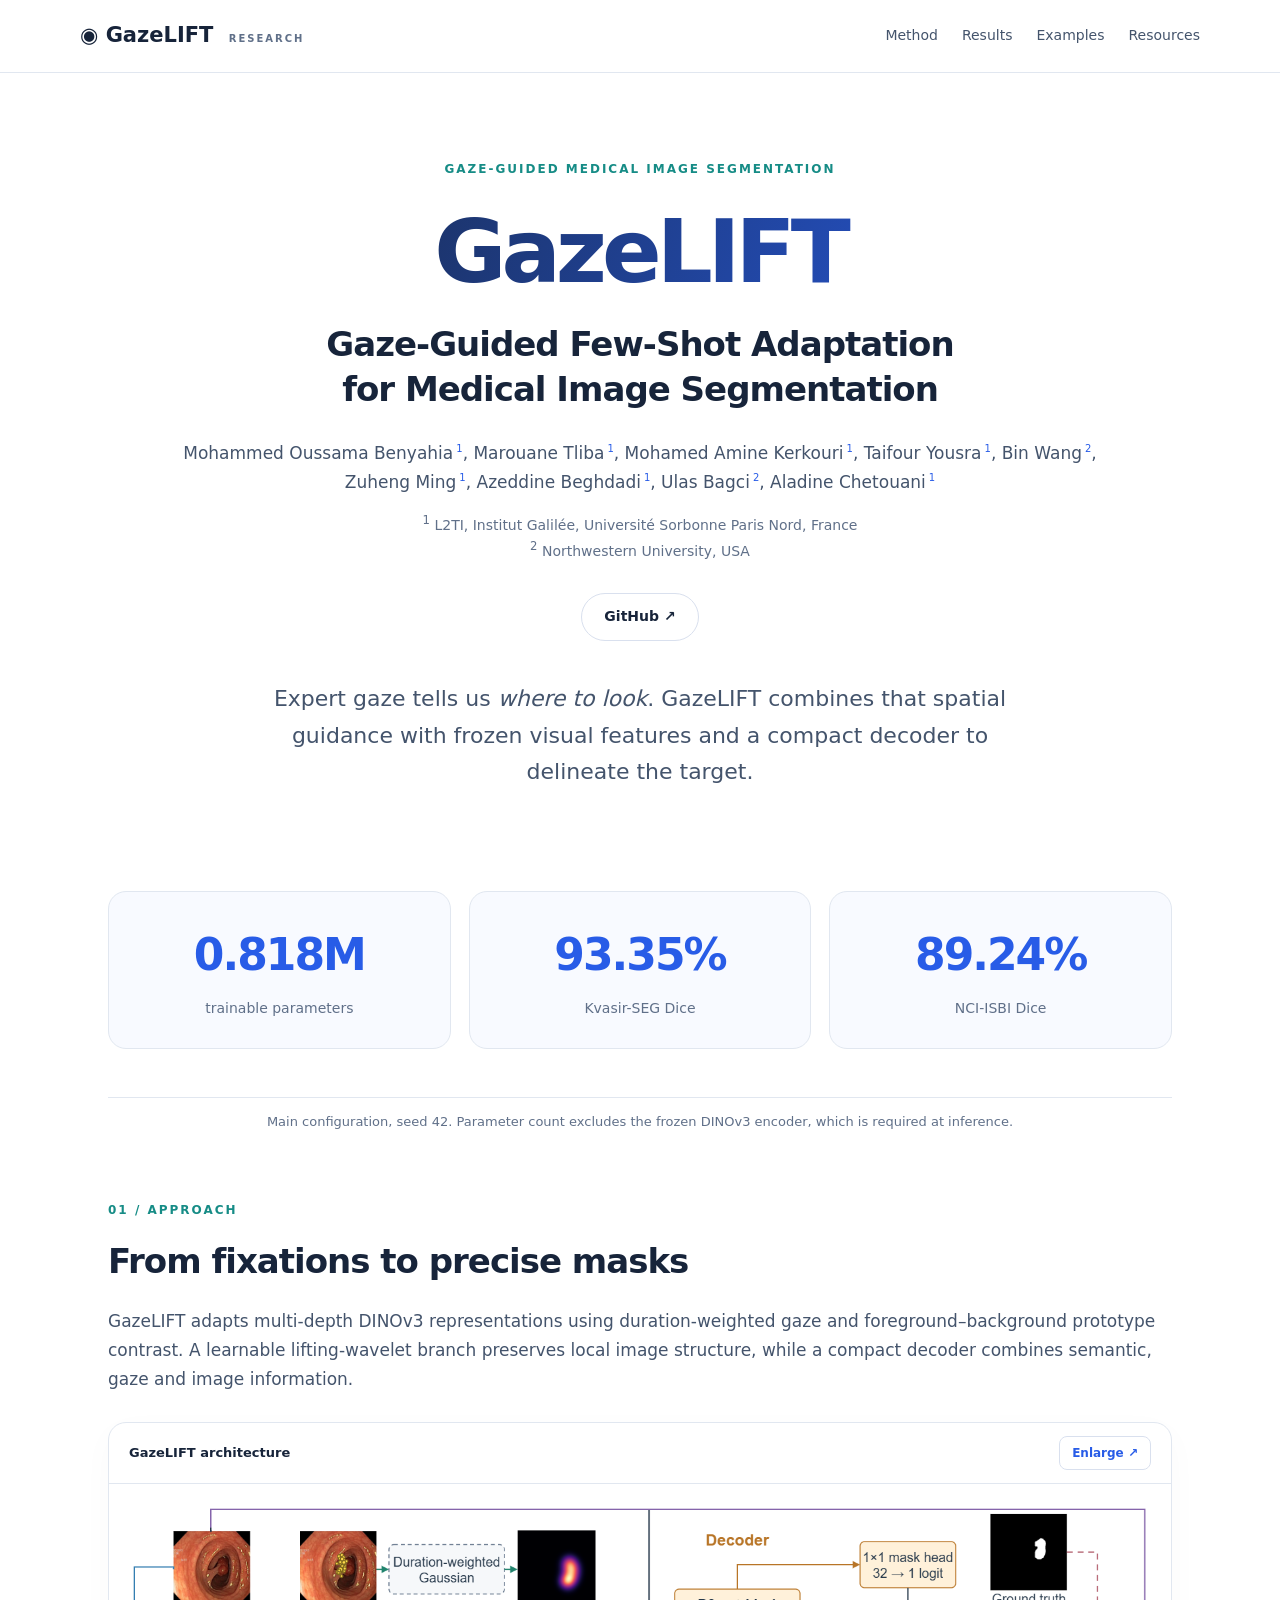
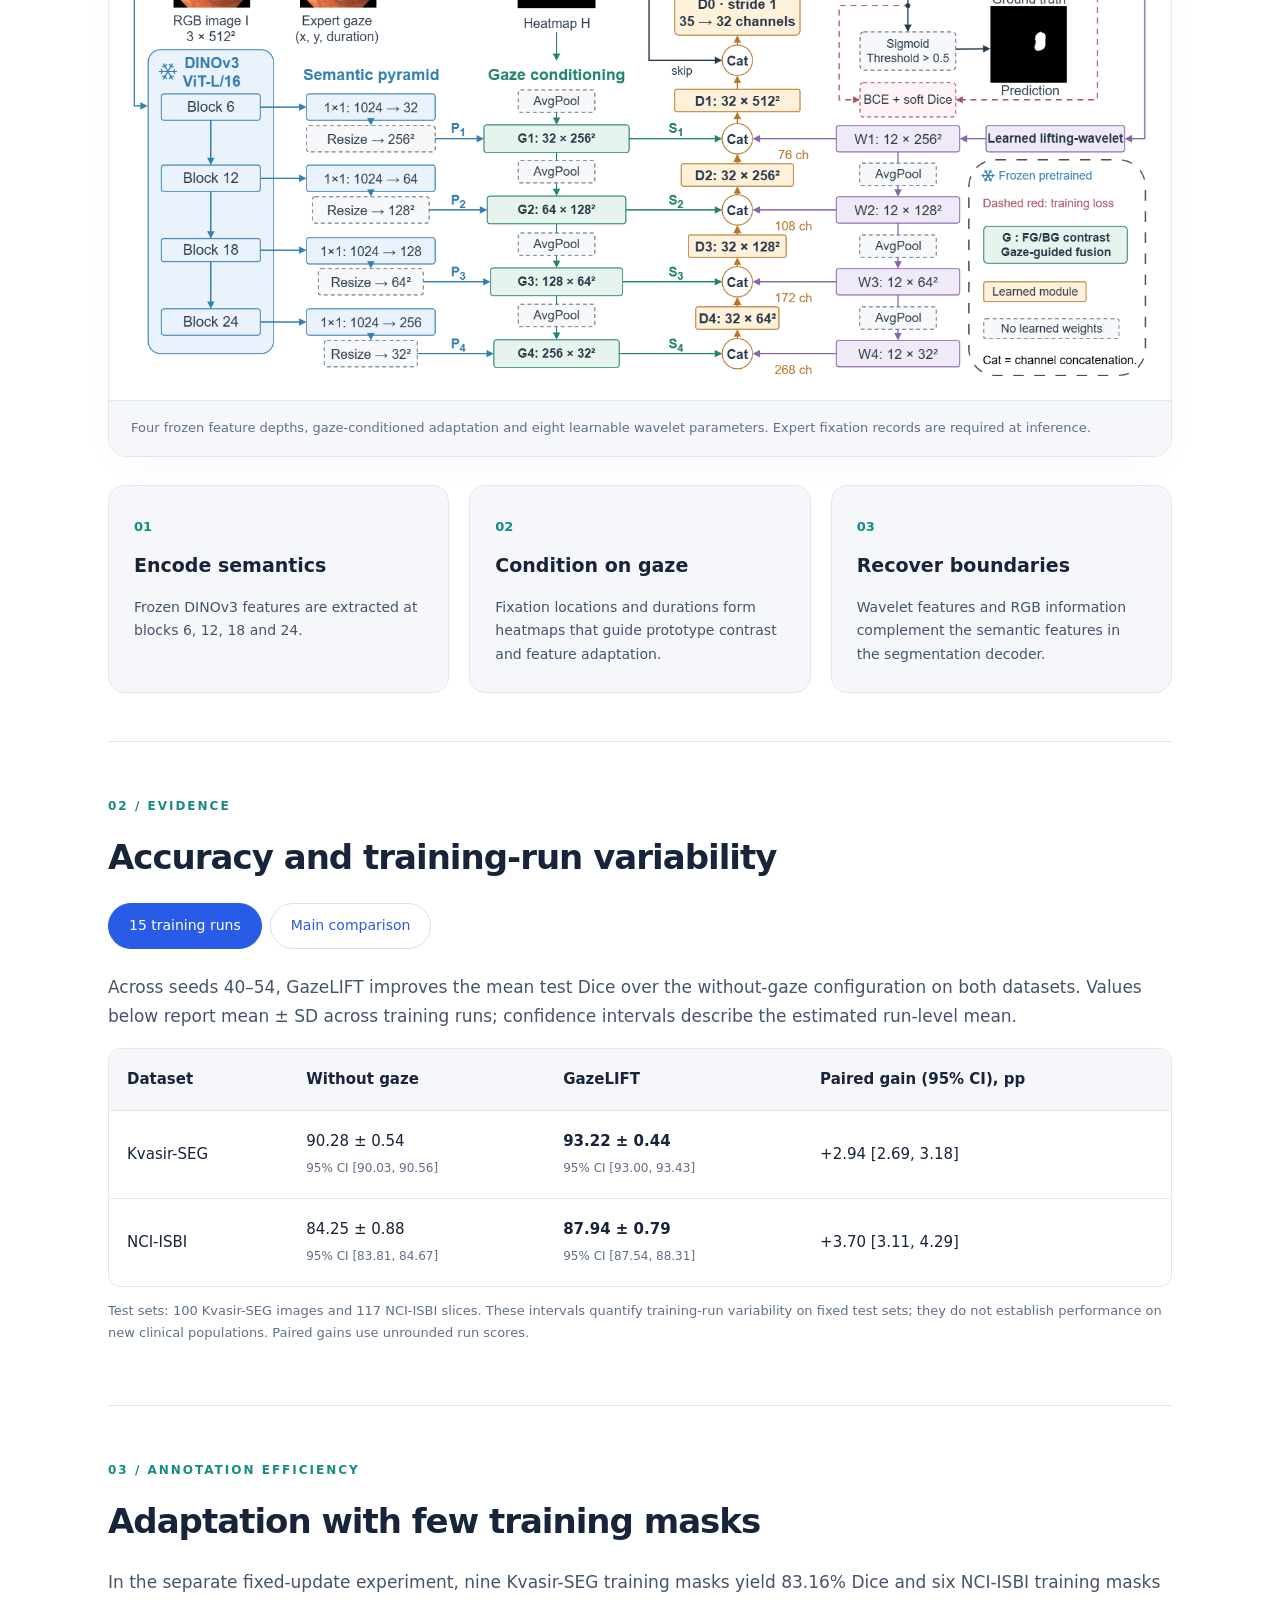
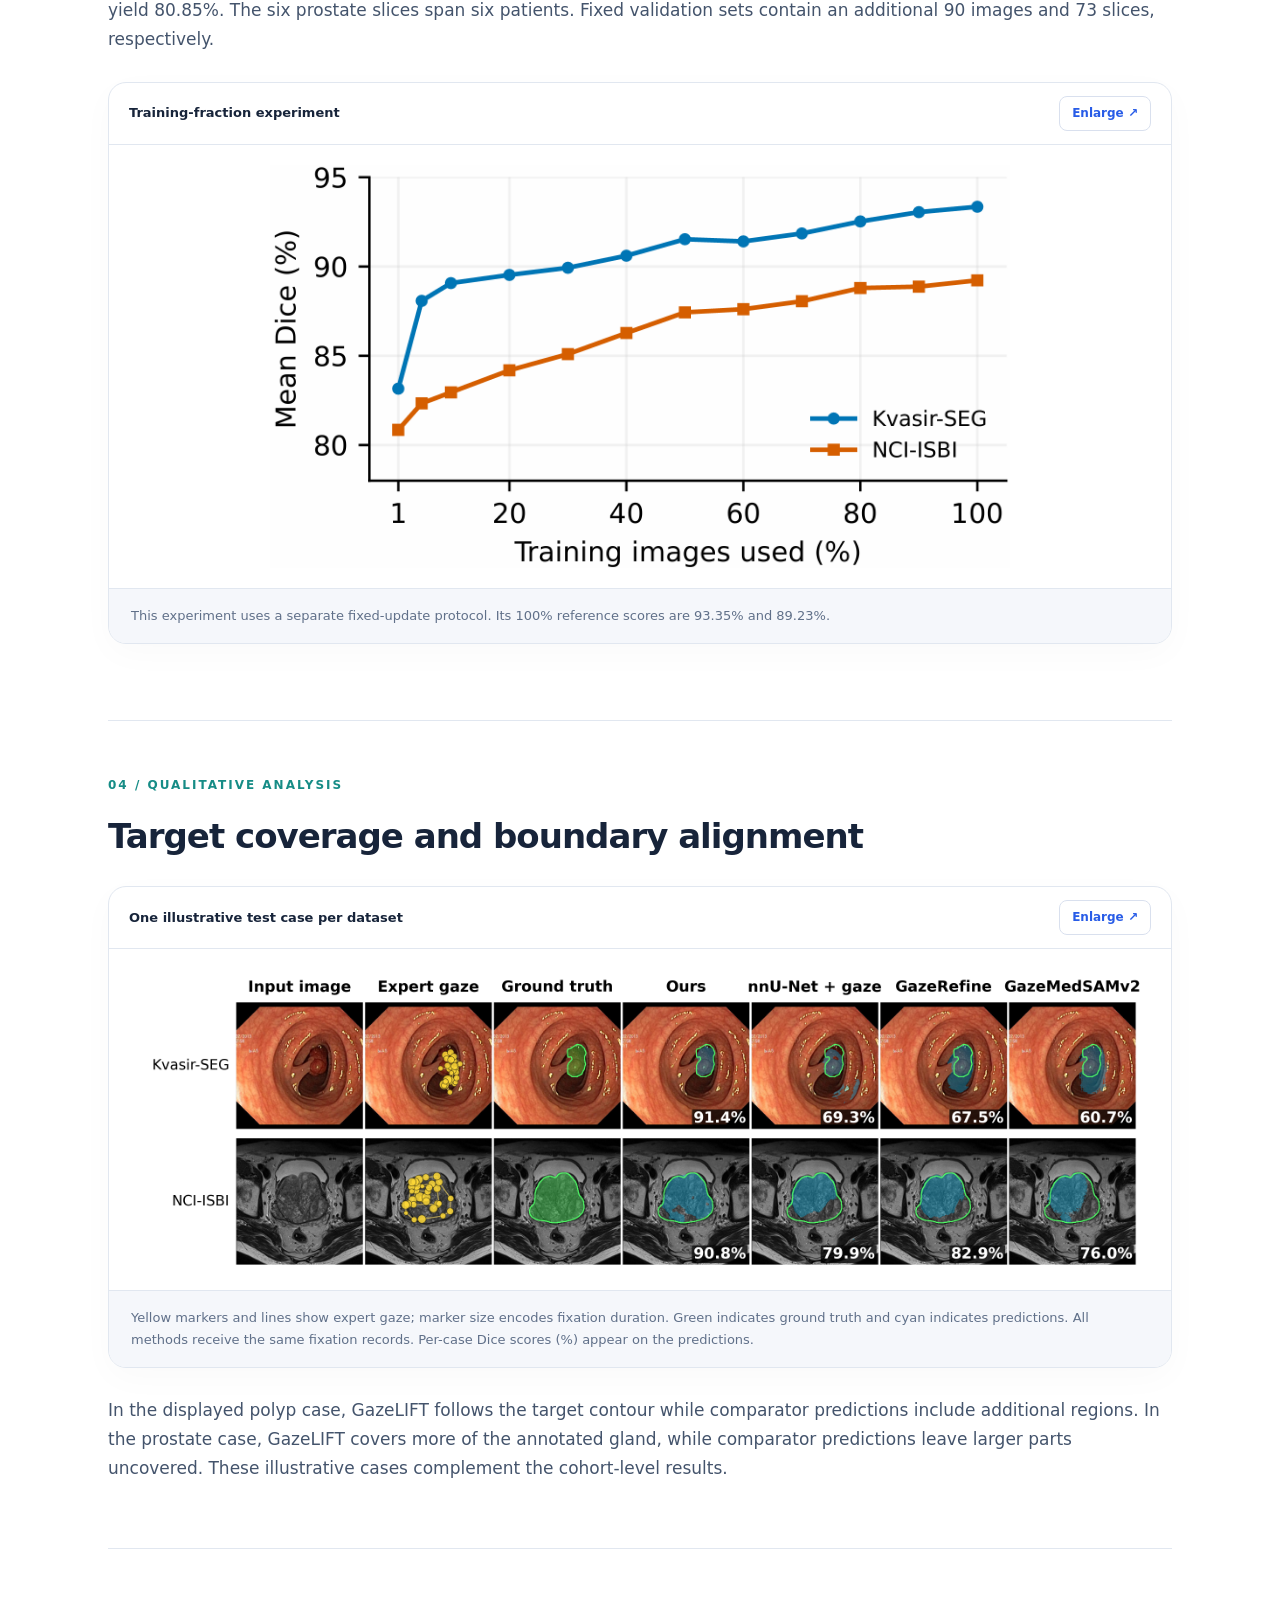
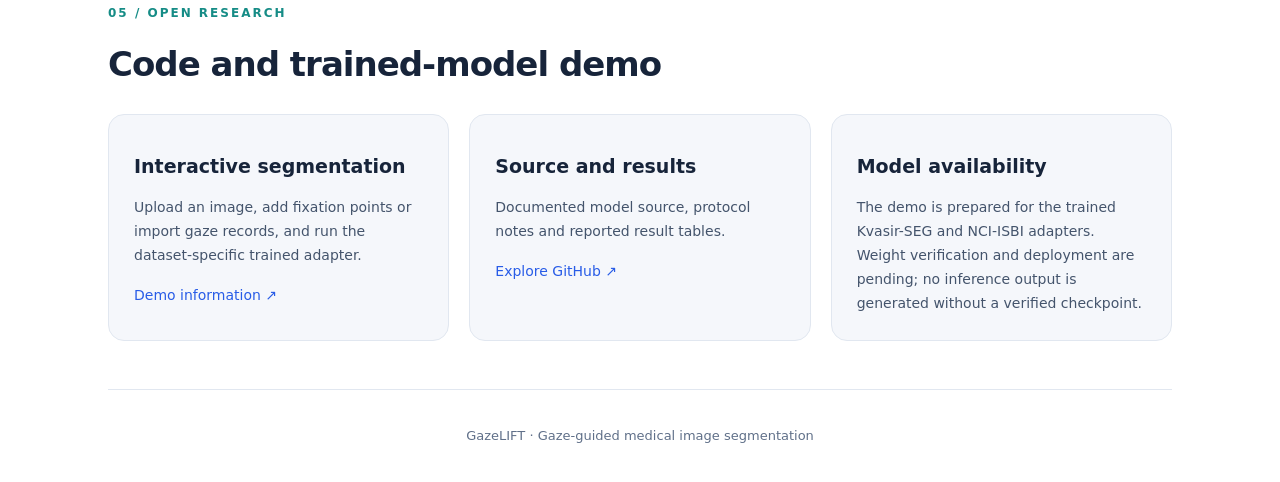
==== commit fdd6d5de: "Polish project documentation and keep code-only release without result CSVs or Space sources" ====
--- a/docs/index.html
+++ b/docs/index.html
@@ -6,5 +6,5 @@
 <section id="results"><div class="section-title"><span>02 / EVIDENCE</span><h2>Accuracy and training-run variability</h2></div><div class="tabs" role="tablist" aria-label="Results"><button role="tab" aria-selected="true" aria-controls="runs" id="tab-runs">15 training runs</button><button role="tab" aria-selected="false" aria-controls="main-results" id="tab-main-results">Main comparison</button></div><div id="runs" role="tabpanel" aria-labelledby="tab-runs"><p>Across seeds 40–54, GazeLIFT improves the mean test Dice over the without-gaze configuration on both datasets. Values below report mean ± SD across training runs; confidence intervals describe the estimated run-level mean.</p><div class="table-wrap"><table><thead><tr><th>Dataset</th><th>Without gaze</th><th>GazeLIFT</th><th>Paired gain (95% CI), pp</th></tr></thead><tbody><tr><td>Kvasir-SEG</td><td>90.28 ± 0.54<br><small>95% CI [90.03, 90.56]</small></td><td><b>93.22 ± 0.44</b><br><small>95% CI [93.00, 93.43]</small></td><td>+2.94 [2.69, 3.18]</td></tr><tr><td>NCI-ISBI</td><td>84.25 ± 0.88<br><small>95% CI [83.81, 84.67]</small></td><td><b>87.94 ± 0.79</b><br><small>95% CI [87.54, 88.31]</small></td><td>+3.70 [3.11, 4.29]</td></tr></tbody></table></div><p class="note">Test sets: 100 Kvasir-SEG images and 117 NCI-ISBI slices. These intervals quantify training-run variability on fixed test sets; they do not establish performance on new clinical populations. Paired gains use unrounded run scores.</p></div><div id="main-results" role="tabpanel" aria-labelledby="tab-main-results" hidden><p>Selected mean Dice (%) from the main comparison. External methods may use different protocols; this table provides context rather than a fully controlled ranking.</p><div class="table-wrap"><table><thead><tr><th>Method</th><th>Kvasir-SEG</th><th>NCI-ISBI</th></tr></thead><tbody><tr><td>GazeMedSAMv2</td><td>85.19</td><td>85.62</td></tr><tr><td>GazeRefine</td><td>88.10</td><td>80.28</td></tr><tr><td>nnU-Net + gaze</td><td>90.59</td><td>88.15</td></tr><tr class="highlight"><td>GazeLIFT</td><td>93.35</td><td>89.24</td></tr></tbody></table></div></div></section>
 <section><div class="section-title"><span>03 / ANNOTATION EFFICIENCY</span><h2>Adaptation with few training masks</h2></div><p>In the separate fixed-update experiment, nine Kvasir-SEG training masks yield 83.16% Dice and six NCI-ISBI training masks yield 80.85%. The six prostate slices span six patients. Fixed validation sets contain an additional 90 images and 73 slices, respectively.</p><figure><div class="figure-top"><span>Training-fraction experiment</span><button data-zoom="assets/training-fractions.png">Enlarge ↗</button></div><img class="fraction" src="assets/training-fractions.png" alt="Dice performance as a function of training fraction"><figcaption>This experiment uses a separate fixed-update protocol. Its 100% reference scores are 93.35% and 89.23%.</figcaption></figure></section>
 <section id="qualitative"><div class="section-title"><span>04 / QUALITATIVE ANALYSIS</span><h2>Target coverage and boundary alignment</h2></div><figure><div class="figure-top"><span>One illustrative test case per dataset</span><button data-zoom="assets/qualitative.png">Enlarge ↗</button></div><img src="assets/qualitative.png" alt="One polyp and one prostate case comparing GazeLIFT with nnU-Net plus gaze, GazeRefine and GazeMedSAMv2"><figcaption>Yellow markers and lines show expert gaze; marker size encodes fixation duration. Green indicates ground truth and cyan indicates predictions. All methods receive the same fixation records. Per-case Dice scores (%) appear on the predictions.</figcaption></figure><p>In the displayed polyp case, GazeLIFT follows the target contour while comparator predictions include additional regions. In the prostate case, GazeLIFT covers more of the annotated gland, while comparator predictions leave larger parts uncovered. These illustrative cases complement the cohort-level results.</p></section>
-<section id="resources"><div class="section-title"><span>05 / OPEN RESEARCH</span><h2>Code and trained-model demo</h2></div><div class="steps"><article><h3>Interactive segmentation</h3><p>Upload an image, add fixation points or import gaze records, and run the dataset-specific trained adapter.</p><a href="https://github.com/MohammedOussamaBEN/GazeLIFT/tree/main/hf-space">Demo source ↗</a></article><article><h3>Source and results</h3><p>Documented model source, protocol notes and reported result tables.</p><a href="https://github.com/MohammedOussamaBEN/GazeLIFT">Explore GitHub ↗</a></article><article><h3>Model availability</h3><p>The demo is prepared for the trained Kvasir-SEG and NCI-ISBI adapters. Weight verification and deployment are pending; no inference output is generated without a verified checkpoint.</p></article></div></section>
-</main><footer>GazeLIFT · Gaze-guided medical image segmentation</footer><dialog id="lightbox"><button id="close">Close ×</button><img alt="Enlarged research figure"></dialog><script src="site.js"></script></body></html>+<section id="resources"><div class="section-title"><span>05 / OPEN RESEARCH</span><h2>Code and trained-model demo</h2></div><div class="steps"><article><h3>Interactive segmentation</h3><p>Upload an image, add fixation points or import gaze records, and run the dataset-specific trained adapter.</p><a href="https://github.com/MohammedOussamaBEN/GazeLIFT#gazelift-interface">Demo information ↗</a></article><article><h3>Source and results</h3><p>Documented model source, protocol notes and reported result tables.</p><a href="https://github.com/MohammedOussamaBEN/GazeLIFT">Explore GitHub ↗</a></article><article><h3>Model availability</h3><p>The demo is prepared for the trained Kvasir-SEG and NCI-ISBI adapters. Weight verification and deployment are pending; no inference output is generated without a verified checkpoint.</p></article></div></section>
+</main><footer>GazeLIFT · Gaze-guided medical image segmentation</footer><dialog id="lightbox"><button id="close">Close ×</button><img alt="Enlarged research figure"></dialog><script src="site.js"></script></body></html>
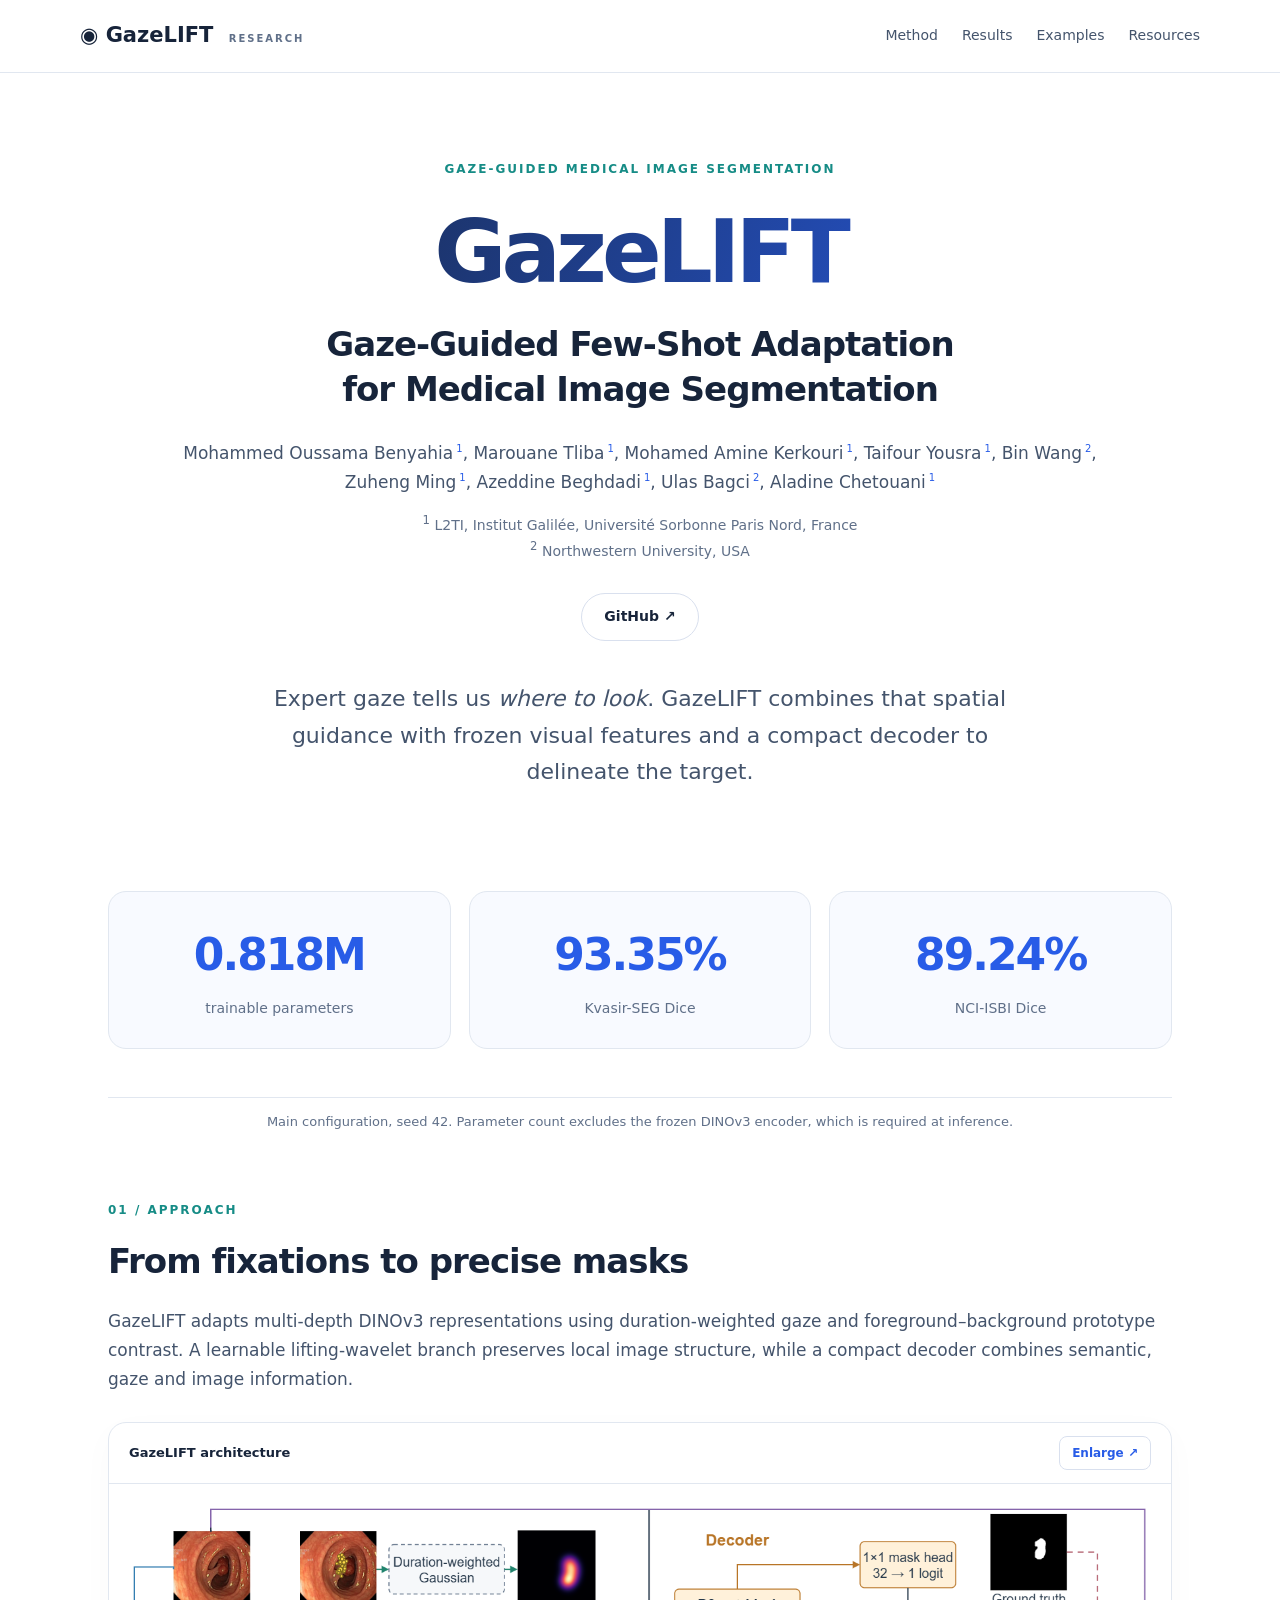
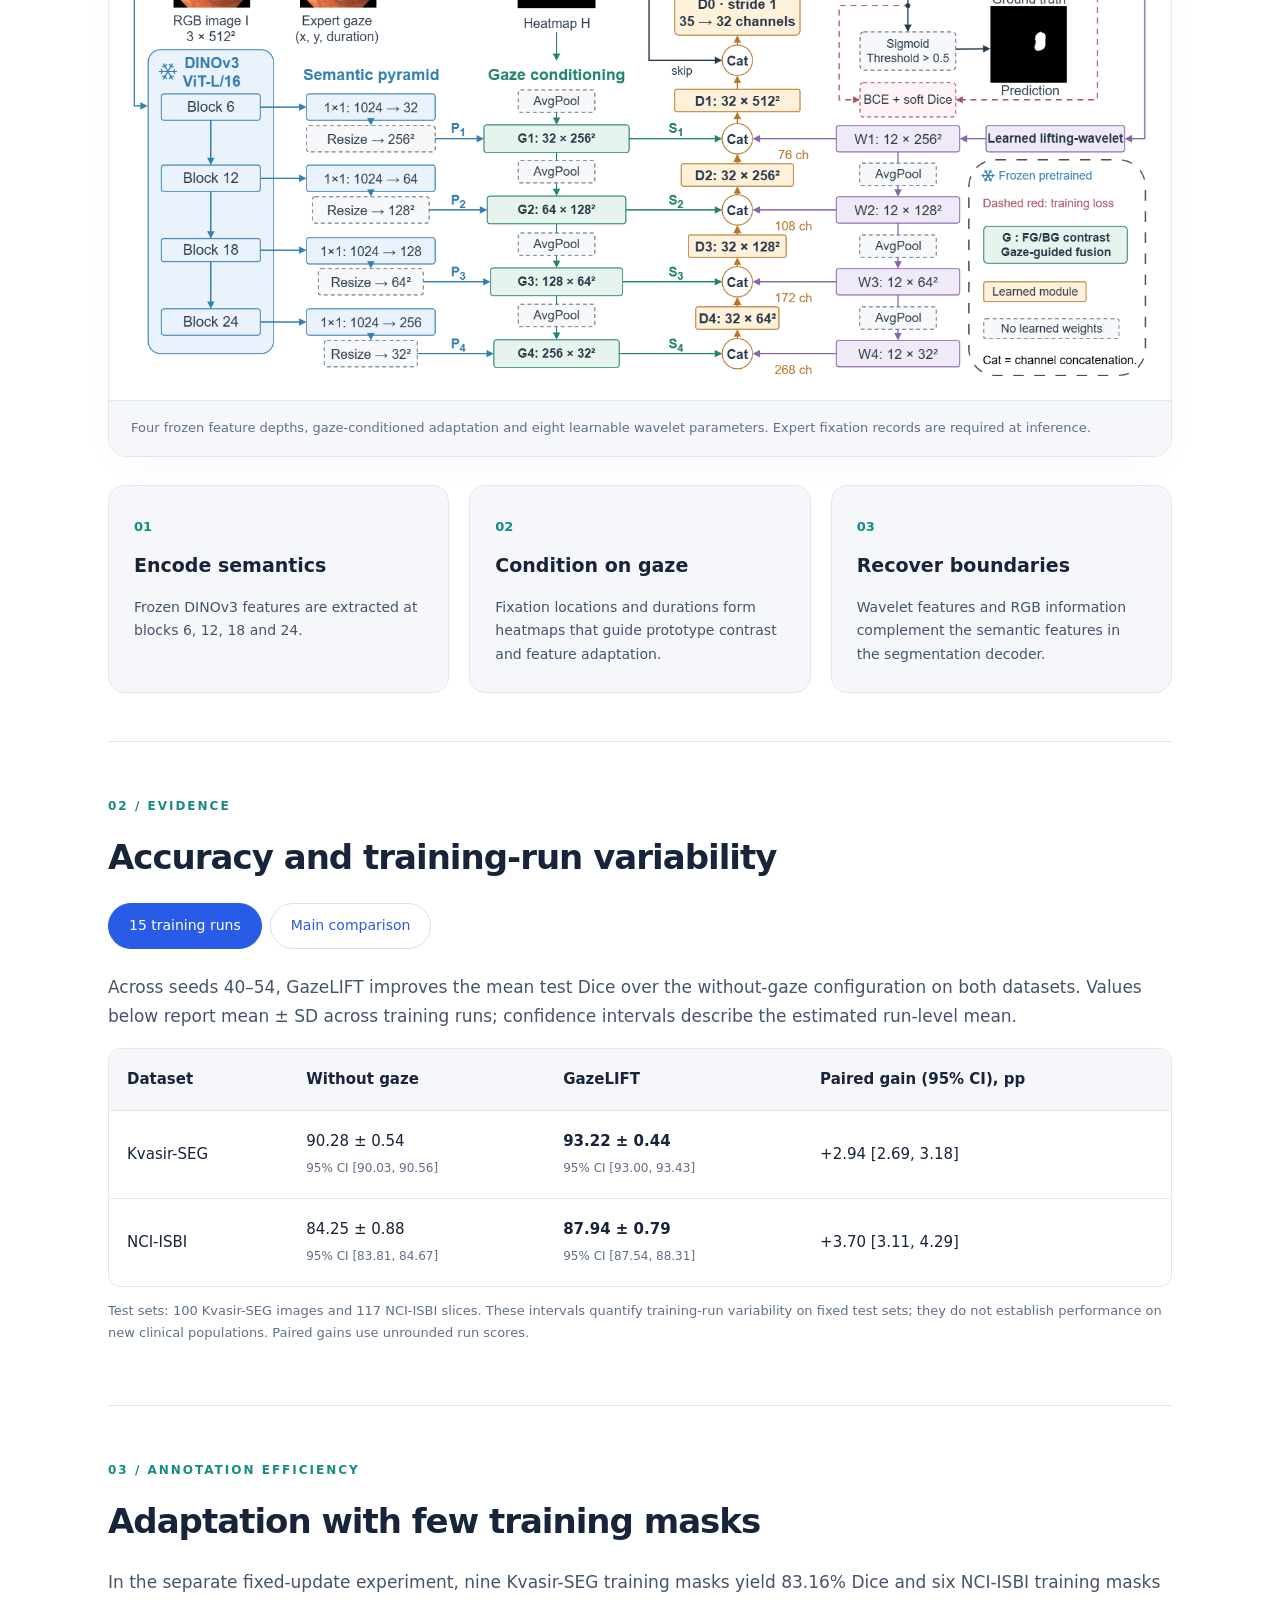
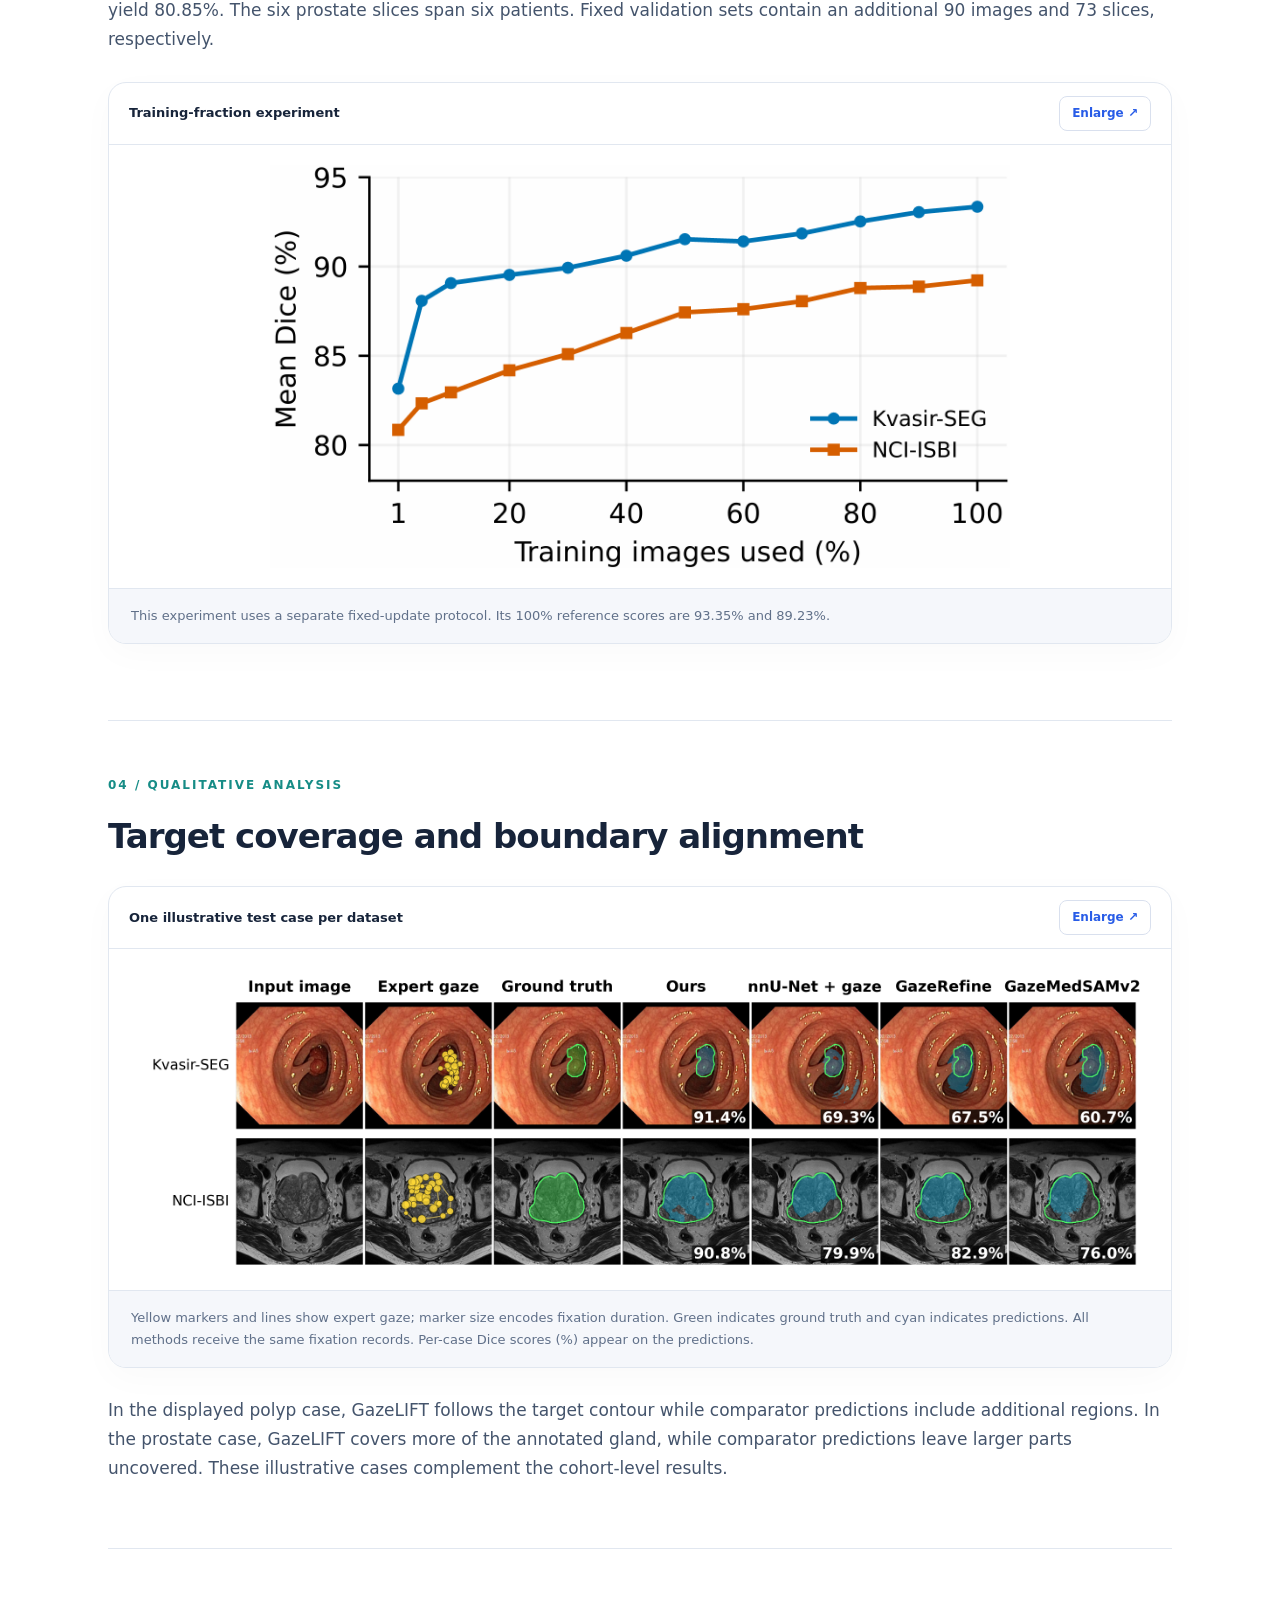
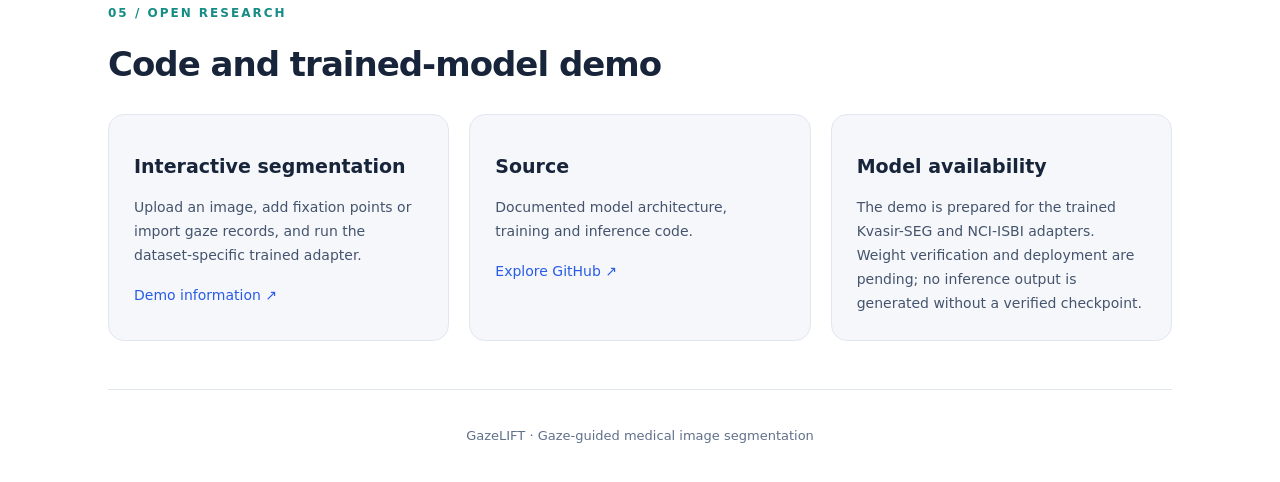
==== commit 2717b4c3: "Summarize results in README and clarify website source link" ====
--- a/docs/index.html
+++ b/docs/index.html
@@ -6,5 +6,5 @@
 <section id="results"><div class="section-title"><span>02 / EVIDENCE</span><h2>Accuracy and training-run variability</h2></div><div class="tabs" role="tablist" aria-label="Results"><button role="tab" aria-selected="true" aria-controls="runs" id="tab-runs">15 training runs</button><button role="tab" aria-selected="false" aria-controls="main-results" id="tab-main-results">Main comparison</button></div><div id="runs" role="tabpanel" aria-labelledby="tab-runs"><p>Across seeds 40–54, GazeLIFT improves the mean test Dice over the without-gaze configuration on both datasets. Values below report mean ± SD across training runs; confidence intervals describe the estimated run-level mean.</p><div class="table-wrap"><table><thead><tr><th>Dataset</th><th>Without gaze</th><th>GazeLIFT</th><th>Paired gain (95% CI), pp</th></tr></thead><tbody><tr><td>Kvasir-SEG</td><td>90.28 ± 0.54<br><small>95% CI [90.03, 90.56]</small></td><td><b>93.22 ± 0.44</b><br><small>95% CI [93.00, 93.43]</small></td><td>+2.94 [2.69, 3.18]</td></tr><tr><td>NCI-ISBI</td><td>84.25 ± 0.88<br><small>95% CI [83.81, 84.67]</small></td><td><b>87.94 ± 0.79</b><br><small>95% CI [87.54, 88.31]</small></td><td>+3.70 [3.11, 4.29]</td></tr></tbody></table></div><p class="note">Test sets: 100 Kvasir-SEG images and 117 NCI-ISBI slices. These intervals quantify training-run variability on fixed test sets; they do not establish performance on new clinical populations. Paired gains use unrounded run scores.</p></div><div id="main-results" role="tabpanel" aria-labelledby="tab-main-results" hidden><p>Selected mean Dice (%) from the main comparison. External methods may use different protocols; this table provides context rather than a fully controlled ranking.</p><div class="table-wrap"><table><thead><tr><th>Method</th><th>Kvasir-SEG</th><th>NCI-ISBI</th></tr></thead><tbody><tr><td>GazeMedSAMv2</td><td>85.19</td><td>85.62</td></tr><tr><td>GazeRefine</td><td>88.10</td><td>80.28</td></tr><tr><td>nnU-Net + gaze</td><td>90.59</td><td>88.15</td></tr><tr class="highlight"><td>GazeLIFT</td><td>93.35</td><td>89.24</td></tr></tbody></table></div></div></section>
 <section><div class="section-title"><span>03 / ANNOTATION EFFICIENCY</span><h2>Adaptation with few training masks</h2></div><p>In the separate fixed-update experiment, nine Kvasir-SEG training masks yield 83.16% Dice and six NCI-ISBI training masks yield 80.85%. The six prostate slices span six patients. Fixed validation sets contain an additional 90 images and 73 slices, respectively.</p><figure><div class="figure-top"><span>Training-fraction experiment</span><button data-zoom="assets/training-fractions.png">Enlarge ↗</button></div><img class="fraction" src="assets/training-fractions.png" alt="Dice performance as a function of training fraction"><figcaption>This experiment uses a separate fixed-update protocol. Its 100% reference scores are 93.35% and 89.23%.</figcaption></figure></section>
 <section id="qualitative"><div class="section-title"><span>04 / QUALITATIVE ANALYSIS</span><h2>Target coverage and boundary alignment</h2></div><figure><div class="figure-top"><span>One illustrative test case per dataset</span><button data-zoom="assets/qualitative.png">Enlarge ↗</button></div><img src="assets/qualitative.png" alt="One polyp and one prostate case comparing GazeLIFT with nnU-Net plus gaze, GazeRefine and GazeMedSAMv2"><figcaption>Yellow markers and lines show expert gaze; marker size encodes fixation duration. Green indicates ground truth and cyan indicates predictions. All methods receive the same fixation records. Per-case Dice scores (%) appear on the predictions.</figcaption></figure><p>In the displayed polyp case, GazeLIFT follows the target contour while comparator predictions include additional regions. In the prostate case, GazeLIFT covers more of the annotated gland, while comparator predictions leave larger parts uncovered. These illustrative cases complement the cohort-level results.</p></section>
-<section id="resources"><div class="section-title"><span>05 / OPEN RESEARCH</span><h2>Code and trained-model demo</h2></div><div class="steps"><article><h3>Interactive segmentation</h3><p>Upload an image, add fixation points or import gaze records, and run the dataset-specific trained adapter.</p><a href="https://github.com/MohammedOussamaBEN/GazeLIFT#gazelift-interface">Demo information ↗</a></article><article><h3>Source and results</h3><p>Documented model source, protocol notes and reported result tables.</p><a href="https://github.com/MohammedOussamaBEN/GazeLIFT">Explore GitHub ↗</a></article><article><h3>Model availability</h3><p>The demo is prepared for the trained Kvasir-SEG and NCI-ISBI adapters. Weight verification and deployment are pending; no inference output is generated without a verified checkpoint.</p></article></div></section>
+<section id="resources"><div class="section-title"><span>05 / OPEN RESEARCH</span><h2>Code and trained-model demo</h2></div><div class="steps"><article><h3>Interactive segmentation</h3><p>Upload an image, add fixation points or import gaze records, and run the dataset-specific trained adapter.</p><a href="https://github.com/MohammedOussamaBEN/GazeLIFT#gazelift-interface">Demo information ↗</a></article><article><h3>Source</h3><p>Documented model architecture, training and inference code.</p><a href="https://github.com/MohammedOussamaBEN/GazeLIFT">Explore GitHub ↗</a></article><article><h3>Model availability</h3><p>The demo is prepared for the trained Kvasir-SEG and NCI-ISBI adapters. Weight verification and deployment are pending; no inference output is generated without a verified checkpoint.</p></article></div></section>
 </main><footer>GazeLIFT · Gaze-guided medical image segmentation</footer><dialog id="lightbox"><button id="close">Close ×</button><img alt="Enlarged research figure"></dialog><script src="site.js"></script></body></html>
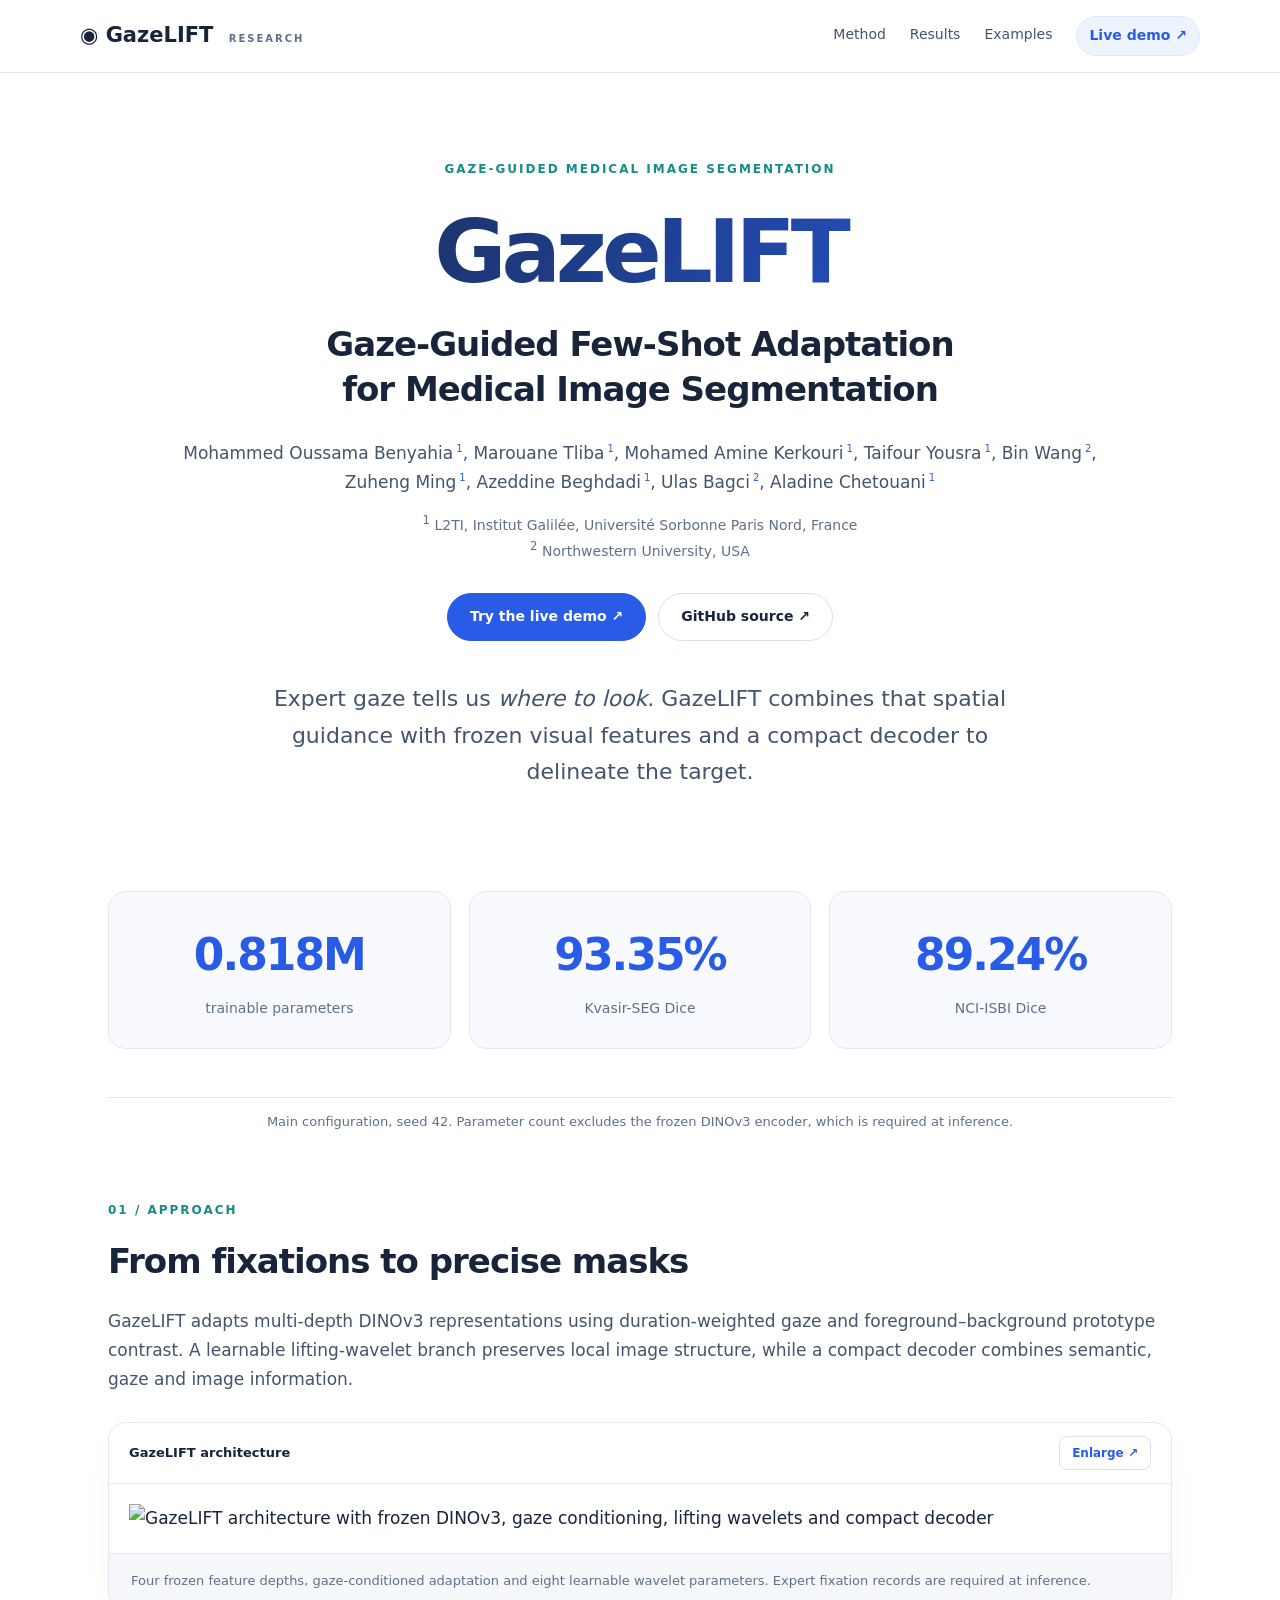
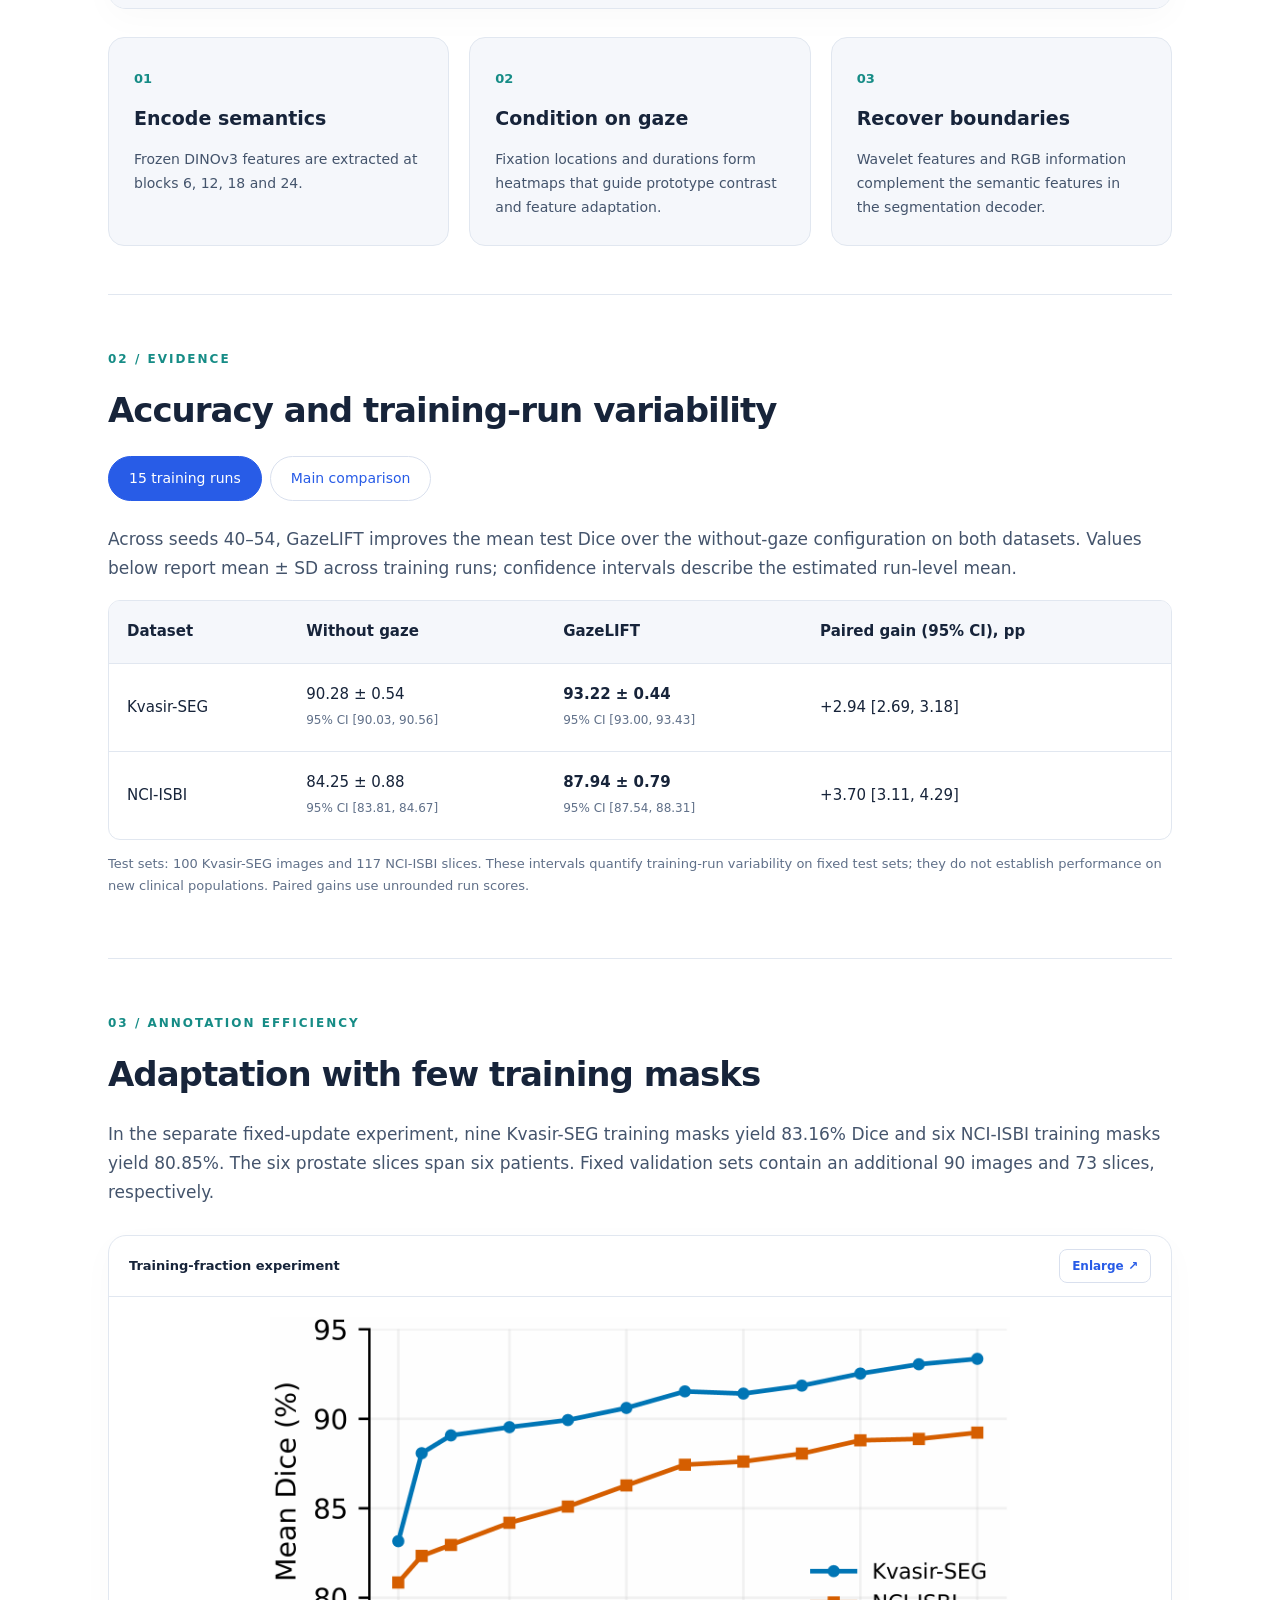
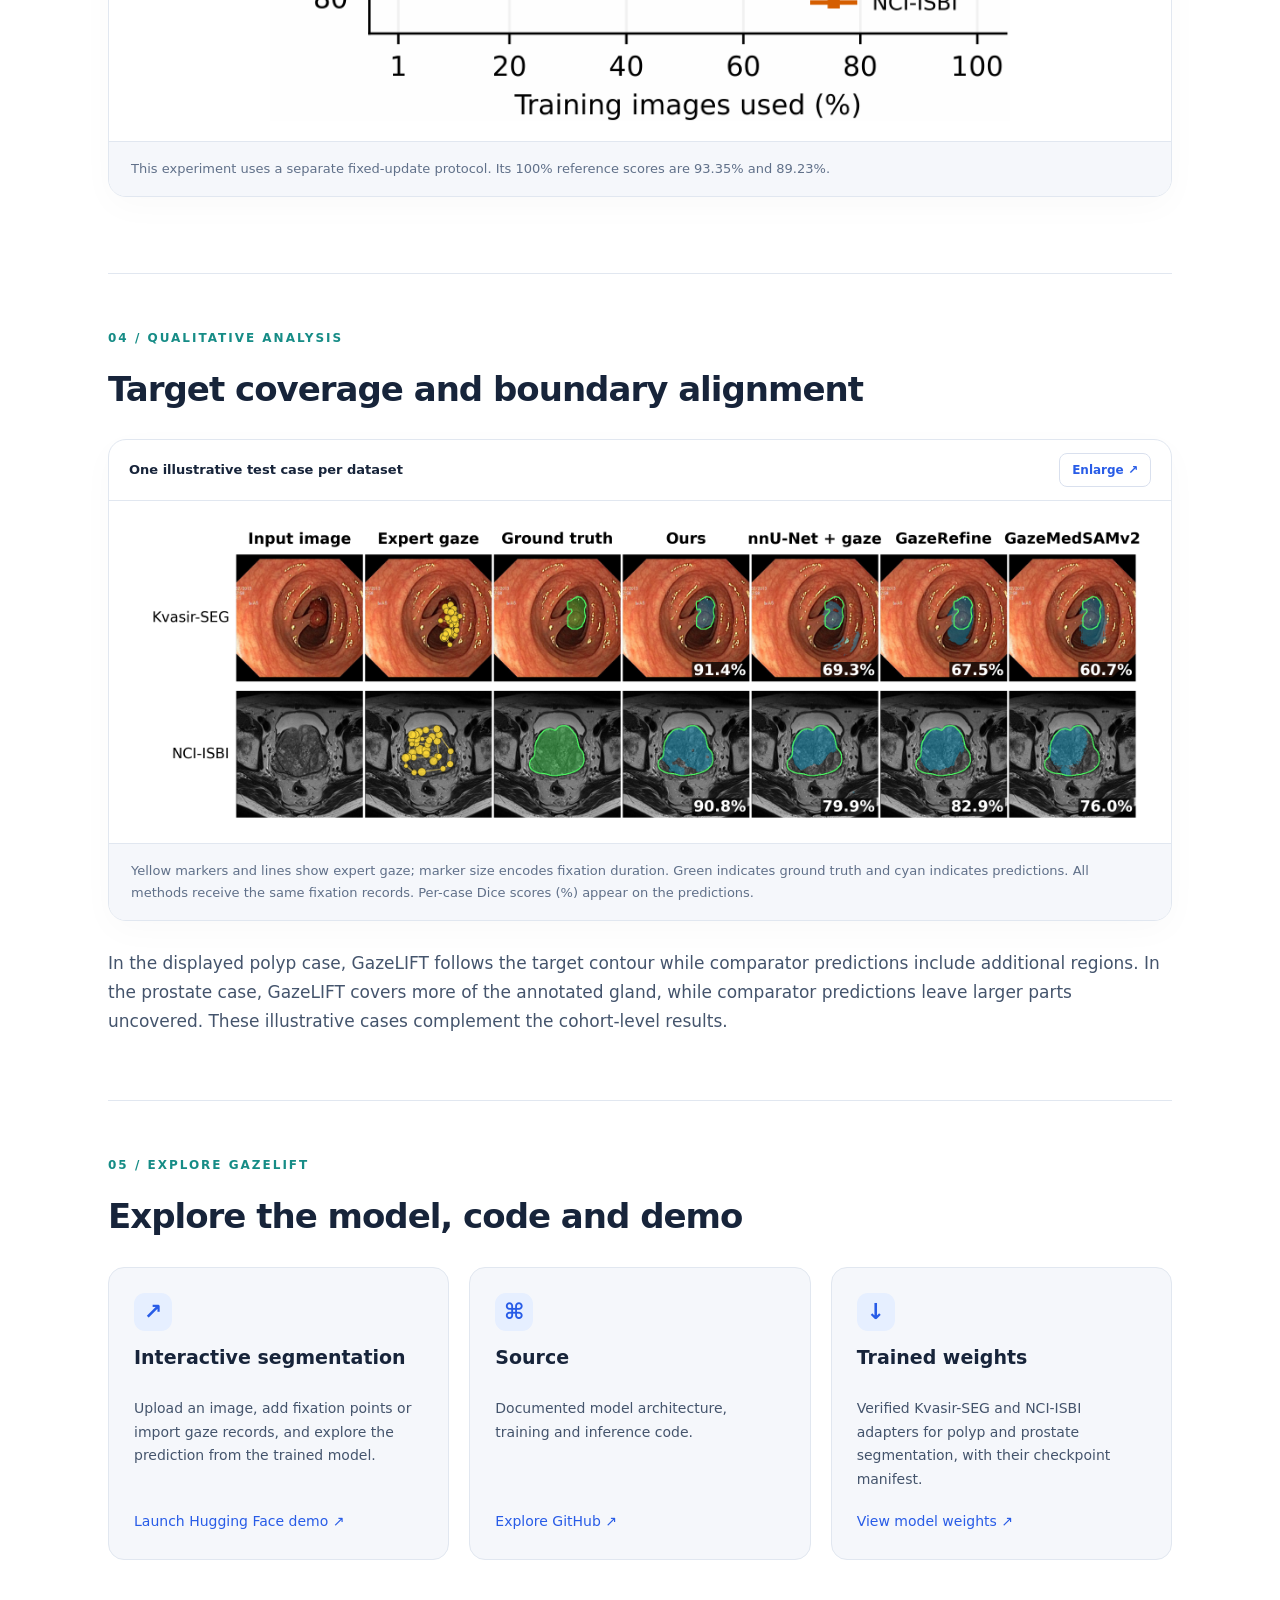
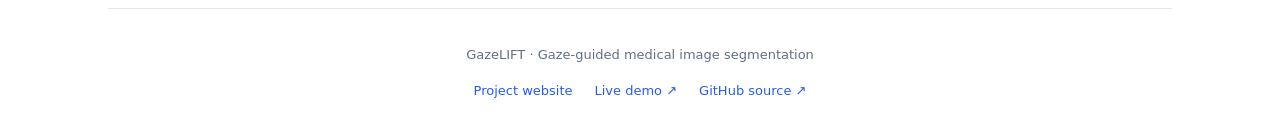
==== commit af794a15: "Connect live demo, project website, source code and verified weights" ====
--- a/docs/index.html
+++ b/docs/index.html
@@ -1,10 +1,10 @@
 <!doctype html><html lang="en"><head><meta charset="utf-8"><meta name="viewport" content="width=device-width,initial-scale=1"><meta name="description" content="GazeLIFT combines expert gaze, frozen DINOv3 features and learnable lifting wavelets for medical image segmentation."><title>GazeLIFT | Gaze-Guided Few-Shot Adaptation</title><link rel="stylesheet" href="style.css"></head><body>
-<nav><a class="brand" href="#">◉ GazeLIFT <small>RESEARCH</small></a><div><a href="#method">Method</a><a href="#results">Results</a><a href="#qualitative">Examples</a><a href="#resources">Resources</a></div></nav>
-<main><header><span class="eyebrow">GAZE-GUIDED MEDICAL IMAGE SEGMENTATION</span><h1>GazeLIFT</h1><h2>Gaze-Guided Few-Shot Adaptation<br>for Medical Image Segmentation</h2><p class="authors">Mohammed Oussama Benyahia<sup>1</sup>, Marouane Tliba<sup>1</sup>, Mohamed Amine Kerkouri<sup>1</sup>, Taifour Yousra<sup>1</sup>, Bin Wang<sup>2</sup>, Zuheng Ming<sup>1</sup>, Azeddine Beghdadi<sup>1</sup>, Ulas Bagci<sup>2</sup>, Aladine Chetouani<sup>1</sup></p><p class="affiliations"><sup>1</sup> L2TI, Institut Galilée, Université Sorbonne Paris Nord, France<br><sup>2</sup> Northwestern University, USA</p><div class="actions"><a class="button" href="https://github.com/MohammedOussamaBEN/GazeLIFT">GitHub ↗</a></div><p class="intro">Expert gaze tells us <em>where to look</em>. GazeLIFT combines that spatial guidance with frozen visual features and a compact decoder to delineate the target.</p></header>
+<nav><a class="brand" href="#">◉ GazeLIFT <small>RESEARCH</small></a><div><a href="#method">Method</a><a href="#results">Results</a><a href="#qualitative">Examples</a><a class="nav-demo" href="https://huggingface.co/spaces/oussamab2n/GazeLIFT" target="_blank" rel="noopener noreferrer">Live demo ↗</a></div></nav>
+<main><header><span class="eyebrow">GAZE-GUIDED MEDICAL IMAGE SEGMENTATION</span><h1>GazeLIFT</h1><h2>Gaze-Guided Few-Shot Adaptation<br>for Medical Image Segmentation</h2><p class="authors">Mohammed Oussama Benyahia<sup>1</sup>, Marouane Tliba<sup>1</sup>, Mohamed Amine Kerkouri<sup>1</sup>, Taifour Yousra<sup>1</sup>, Bin Wang<sup>2</sup>, Zuheng Ming<sup>1</sup>, Azeddine Beghdadi<sup>1</sup>, Ulas Bagci<sup>2</sup>, Aladine Chetouani<sup>1</sup></p><p class="affiliations"><sup>1</sup> L2TI, Institut Galilée, Université Sorbonne Paris Nord, France<br><sup>2</sup> Northwestern University, USA</p><div class="actions"><a class="button primary" href="https://huggingface.co/spaces/oussamab2n/GazeLIFT" target="_blank" rel="noopener noreferrer">Try the live demo ↗</a><a class="button" href="https://github.com/MohammedOussamaBEN/GazeLIFT">GitHub source ↗</a></div><p class="intro">Expert gaze tells us <em>where to look</em>. GazeLIFT combines that spatial guidance with frozen visual features and a compact decoder to delineate the target.</p></header>
 <section class="metrics"><article><strong>0.818M</strong><span>trainable parameters</span></article><article><strong>93.35%</strong><span>Kvasir-SEG Dice</span></article><article><strong>89.24%</strong><span>NCI-ISBI Dice</span></article></section><p class="note centered">Main configuration, seed 42. Parameter count excludes the frozen DINOv3 encoder, which is required at inference.</p>
 <section id="method"><div class="section-title"><span>01 / APPROACH</span><h2>From fixations to precise masks</h2></div><p>GazeLIFT adapts multi-depth DINOv3 representations using duration-weighted gaze and foreground–background prototype contrast. A learnable lifting-wavelet branch preserves local image structure, while a compact decoder combines semantic, gaze and image information.</p><figure><div class="figure-top"><span>GazeLIFT architecture</span><button data-zoom="assets/architecture.png">Enlarge ↗</button></div><img src="assets/architecture.png" alt="GazeLIFT architecture with frozen DINOv3, gaze conditioning, lifting wavelets and compact decoder"><figcaption>Four frozen feature depths, gaze-conditioned adaptation and eight learnable wavelet parameters. Expert fixation records are required at inference.</figcaption></figure><div class="steps"><article><b>01</b><h3>Encode semantics</h3><p>Frozen DINOv3 features are extracted at blocks 6, 12, 18 and 24.</p></article><article><b>02</b><h3>Condition on gaze</h3><p>Fixation locations and durations form heatmaps that guide prototype contrast and feature adaptation.</p></article><article><b>03</b><h3>Recover boundaries</h3><p>Wavelet features and RGB information complement the semantic features in the segmentation decoder.</p></article></div></section>
 <section id="results"><div class="section-title"><span>02 / EVIDENCE</span><h2>Accuracy and training-run variability</h2></div><div class="tabs" role="tablist" aria-label="Results"><button role="tab" aria-selected="true" aria-controls="runs" id="tab-runs">15 training runs</button><button role="tab" aria-selected="false" aria-controls="main-results" id="tab-main-results">Main comparison</button></div><div id="runs" role="tabpanel" aria-labelledby="tab-runs"><p>Across seeds 40–54, GazeLIFT improves the mean test Dice over the without-gaze configuration on both datasets. Values below report mean ± SD across training runs; confidence intervals describe the estimated run-level mean.</p><div class="table-wrap"><table><thead><tr><th>Dataset</th><th>Without gaze</th><th>GazeLIFT</th><th>Paired gain (95% CI), pp</th></tr></thead><tbody><tr><td>Kvasir-SEG</td><td>90.28 ± 0.54<br><small>95% CI [90.03, 90.56]</small></td><td><b>93.22 ± 0.44</b><br><small>95% CI [93.00, 93.43]</small></td><td>+2.94 [2.69, 3.18]</td></tr><tr><td>NCI-ISBI</td><td>84.25 ± 0.88<br><small>95% CI [83.81, 84.67]</small></td><td><b>87.94 ± 0.79</b><br><small>95% CI [87.54, 88.31]</small></td><td>+3.70 [3.11, 4.29]</td></tr></tbody></table></div><p class="note">Test sets: 100 Kvasir-SEG images and 117 NCI-ISBI slices. These intervals quantify training-run variability on fixed test sets; they do not establish performance on new clinical populations. Paired gains use unrounded run scores.</p></div><div id="main-results" role="tabpanel" aria-labelledby="tab-main-results" hidden><p>Selected mean Dice (%) from the main comparison. External methods may use different protocols; this table provides context rather than a fully controlled ranking.</p><div class="table-wrap"><table><thead><tr><th>Method</th><th>Kvasir-SEG</th><th>NCI-ISBI</th></tr></thead><tbody><tr><td>GazeMedSAMv2</td><td>85.19</td><td>85.62</td></tr><tr><td>GazeRefine</td><td>88.10</td><td>80.28</td></tr><tr><td>nnU-Net + gaze</td><td>90.59</td><td>88.15</td></tr><tr class="highlight"><td>GazeLIFT</td><td>93.35</td><td>89.24</td></tr></tbody></table></div></div></section>
 <section><div class="section-title"><span>03 / ANNOTATION EFFICIENCY</span><h2>Adaptation with few training masks</h2></div><p>In the separate fixed-update experiment, nine Kvasir-SEG training masks yield 83.16% Dice and six NCI-ISBI training masks yield 80.85%. The six prostate slices span six patients. Fixed validation sets contain an additional 90 images and 73 slices, respectively.</p><figure><div class="figure-top"><span>Training-fraction experiment</span><button data-zoom="assets/training-fractions.png">Enlarge ↗</button></div><img class="fraction" src="assets/training-fractions.png" alt="Dice performance as a function of training fraction"><figcaption>This experiment uses a separate fixed-update protocol. Its 100% reference scores are 93.35% and 89.23%.</figcaption></figure></section>
 <section id="qualitative"><div class="section-title"><span>04 / QUALITATIVE ANALYSIS</span><h2>Target coverage and boundary alignment</h2></div><figure><div class="figure-top"><span>One illustrative test case per dataset</span><button data-zoom="assets/qualitative.png">Enlarge ↗</button></div><img src="assets/qualitative.png" alt="One polyp and one prostate case comparing GazeLIFT with nnU-Net plus gaze, GazeRefine and GazeMedSAMv2"><figcaption>Yellow markers and lines show expert gaze; marker size encodes fixation duration. Green indicates ground truth and cyan indicates predictions. All methods receive the same fixation records. Per-case Dice scores (%) appear on the predictions.</figcaption></figure><p>In the displayed polyp case, GazeLIFT follows the target contour while comparator predictions include additional regions. In the prostate case, GazeLIFT covers more of the annotated gland, while comparator predictions leave larger parts uncovered. These illustrative cases complement the cohort-level results.</p></section>
-<section id="resources"><div class="section-title"><span>05 / OPEN RESEARCH</span><h2>Code and trained-model demo</h2></div><div class="steps"><article><h3>Interactive segmentation</h3><p>Upload an image, add fixation points or import gaze records, and run the dataset-specific trained adapter.</p><a href="https://github.com/MohammedOussamaBEN/GazeLIFT#gazelift-interface">Demo information ↗</a></article><article><h3>Source</h3><p>Documented model architecture, training and inference code.</p><a href="https://github.com/MohammedOussamaBEN/GazeLIFT">Explore GitHub ↗</a></article><article><h3>Model availability</h3><p>The demo is prepared for the trained Kvasir-SEG and NCI-ISBI adapters. Weight verification and deployment are pending; no inference output is generated without a verified checkpoint.</p></article></div></section>
-</main><footer>GazeLIFT · Gaze-guided medical image segmentation</footer><dialog id="lightbox"><button id="close">Close ×</button><img alt="Enlarged research figure"></dialog><script src="site.js"></script></body></html>
+<section id="resources"><div class="section-title"><span>05 / EXPLORE GAZELIFT</span><h2>Explore the model, code and demo</h2></div><div class="steps resource-cards"><article><span class="resource-icon" aria-hidden="true">↗</span><h3>Interactive segmentation</h3><p>Upload an image, add fixation points or import gaze records, and explore the prediction from the trained model.</p><a href="https://huggingface.co/spaces/oussamab2n/GazeLIFT" target="_blank" rel="noopener noreferrer">Launch Hugging Face demo ↗</a></article><article><span class="resource-icon" aria-hidden="true">⌘</span><h3>Source</h3><p>Documented model architecture, training and inference code.</p><a href="https://github.com/MohammedOussamaBEN/GazeLIFT">Explore GitHub ↗</a></article><article><span class="resource-icon" aria-hidden="true">↓</span><h3>Trained weights</h3><p>Verified Kvasir-SEG and NCI-ISBI adapters for polyp and prostate segmentation, with their checkpoint manifest.</p><a href="https://huggingface.co/spaces/oussamab2n/GazeLIFT/tree/main/weights" target="_blank" rel="noopener noreferrer">View model weights ↗</a></article></div></section>
+</main><footer>GazeLIFT · Gaze-guided medical image segmentation<div class="footer-links"><a href="#">Project website</a><a href="https://huggingface.co/spaces/oussamab2n/GazeLIFT" target="_blank" rel="noopener noreferrer">Live demo ↗</a><a href="https://github.com/MohammedOussamaBEN/GazeLIFT">GitHub source ↗</a></div></footer><dialog id="lightbox"><button id="close">Close ×</button><img alt="Enlarged research figure"></dialog><script src="site.js"></script></body></html>
--- a/docs/style.css
+++ b/docs/style.css
@@ -1,3 +1,8 @@
 *{box-sizing:border-box}html{scroll-behavior:smooth;scroll-padding-top:95px}body{margin:0;color:#17243a;background:#fff;font:17px/1.7 system-ui,-apple-system,BlinkMacSystemFont,"Segoe UI",sans-serif}a{color:#285ce7;text-decoration:none}a:hover{text-decoration:underline}nav{position:sticky;top:0;z-index:5;display:flex;justify-content:space-between;align-items:center;padding:18px max(5%,calc((100vw - 1120px)/2));background:#fffffff2;backdrop-filter:blur(14px);border-bottom:1px solid #e1e7f0;gap:24px;white-space:nowrap}nav div{display:flex;gap:24px}nav a{font-size:14px;color:#44546c}.brand{font-size:21px;color:#17243a;font-weight:800}.brand small{font-size:10px;letter-spacing:2px;margin-left:8px;color:#607089}main{max-width:1120px;margin:auto;padding:0 28px}header{text-align:center;padding:80px 0 28px}.eyebrow,.section-title>span{color:#168c86;font-size:12px;font-weight:750;letter-spacing:2px}h1{font-size:88px;letter-spacing:-5px;line-height:1.1;margin:22px 0;background:linear-gradient(110deg,#17243a,#285ce7);background-clip:text;color:transparent}h2{font-size:34px;line-height:1.3;letter-spacing:-1px;margin:16px 0 24px}header h2{font-weight:650}.authors{max-width:950px;margin:28px auto 14px;font-size:17px}.authors sup{color:#285ce7;font-size:10px;margin-left:3px}.affiliations{color:#607089;font-size:14px}.actions{display:flex;justify-content:center;gap:12px;margin:30px 0}.button{padding:11px 22px;border:1px solid #d9e0ee;border-radius:30px;color:#17243a;font-size:14px;font-weight:650}.button.primary{color:white;background:#285ce7;border-color:#285ce7}.intro{font-size:22px;line-height:1.65;max-width:800px;margin:40px auto 0;color:#44546c}.metrics{display:grid;grid-template-columns:repeat(3,1fr);gap:18px;margin:25px 0 8px}.metrics article{border:1px solid #e1e7f0;border-radius:18px;text-align:center;padding:26px;background:#f8faff}.metrics strong{display:block;color:#285ce7;font-size:44px;letter-spacing:-2px}.metrics span{font-size:14px;color:#607089}.note{font-size:13px;color:#607089}.centered{text-align:center}section{padding:48px 0;border-bottom:1px solid #e1e7f0}p{color:#44546c}figure{margin:28px 0;border:1px solid #e1e7f0;border-radius:18px;overflow:hidden;box-shadow:0 10px 35px #17243a06}figure img{width:100%;height:auto;display:block;padding:20px}figure img.fraction{max-width:780px;margin:auto}figcaption{padding:16px 22px;background:#f5f7fb;font-size:13px;color:#607089;border-top:1px solid #e1e7f0}.figure-top{display:flex;align-items:center;justify-content:space-between;padding:13px 20px;border-bottom:1px solid #e1e7f0;font-size:13px;font-weight:650}button{font:inherit;cursor:pointer;border:1px solid #d9e0ee;background:#fff;border-radius:8px;padding:6px 12px;color:#285ce7;font-size:12px}button:hover{background:#edf3ff}.steps{display:grid;grid-template-columns:repeat(3,1fr);gap:20px;margin-top:28px}.steps article{padding:25px;background:#f5f7fb;border-radius:16px;border:1px solid #e1e7f0}.steps b{color:#168c86;font-size:13px}.steps h3{font-size:19px;margin:10px 0}.steps p{font-size:14px;margin-bottom:0}.steps a{font-size:14px;display:inline-block;margin-top:16px}.tabs{display:flex;gap:8px;margin:24px 0}.tabs button{padding:10px 20px;font-size:14px;border-radius:25px}.tabs [aria-selected=true]{color:white;background:#285ce7;border-color:#285ce7}.table-wrap{overflow-x:auto;border:1px solid #e1e7f0;border-radius:12px}table{border-collapse:collapse;width:100%;text-align:left;font-size:15px}th,td{padding:18px;border-bottom:1px solid #e1e7f0}thead{background:#f5f7fb}td small{font-size:12px;color:#607089}tr:last-child td{border:0}.highlight{background:#eef4ff;font-weight:700}pre{white-space:pre-wrap;word-break:break-word;background:#f5f7fb;border-radius:12px;padding:24px;font-size:13px;line-height:1.65}footer{padding:35px;text-align:center;font-size:13px;color:#607089}dialog{max-width:96vw;width:1500px;border:1px solid #e1e7f0;border-radius:16px;padding:18px}dialog::backdrop{background:#17243acc}dialog img{display:block;width:100%;margin-top:15px}dialog button{float:right}:focus-visible{outline:3px solid #168c86;outline-offset:4px}[hidden]{display:none!important}@media(max-width:700px){nav{padding:14px 20px}nav div{gap:12px}nav div a{font-size:11px}.brand small{display:none}header{padding-top:45px}h1{font-size:64px}h2{font-size:26px}.intro{font-size:18px}.authors{font-size:14px}.metrics{gap:8px}.metrics article{padding:18px 8px}.metrics strong{font-size:29px}.metrics span{font-size:11px}.steps{grid-template-columns:1fr}.actions{flex-wrap:wrap}main{padding:0 18px}section{padding:35px 0}th,td{padding:12px;font-size:13px}figure img{padding:8px}}@media(prefers-reduced-motion:reduce){html{scroll-behavior:auto}}
 /* Transparent research figures must always render against white. */
 figure,figure img,dialog,dialog img{background:#fff}
+nav a.nav-demo{color:#285ce7;font-weight:700;background:#edf3ff;border:1px solid #dce8ff;border-radius:22px;padding:7px 12px;margin:-7px 0}
+.resource-icon{display:inline-flex;align-items:center;justify-content:center;width:38px;height:38px;border-radius:11px;color:#285ce7;background:#e6efff;font-size:22px;font-weight:650}
+.resource-cards article{display:flex;flex-direction:column;align-items:flex-start}.resource-cards article a{margin-top:auto;padding-top:18px}
+.footer-links{display:flex;justify-content:center;gap:22px;margin-top:14px;flex-wrap:wrap}
+@media(max-width:420px){nav{gap:12px;padding:14px 12px}nav div{gap:10px}nav a.nav-demo{padding:6px 8px}}
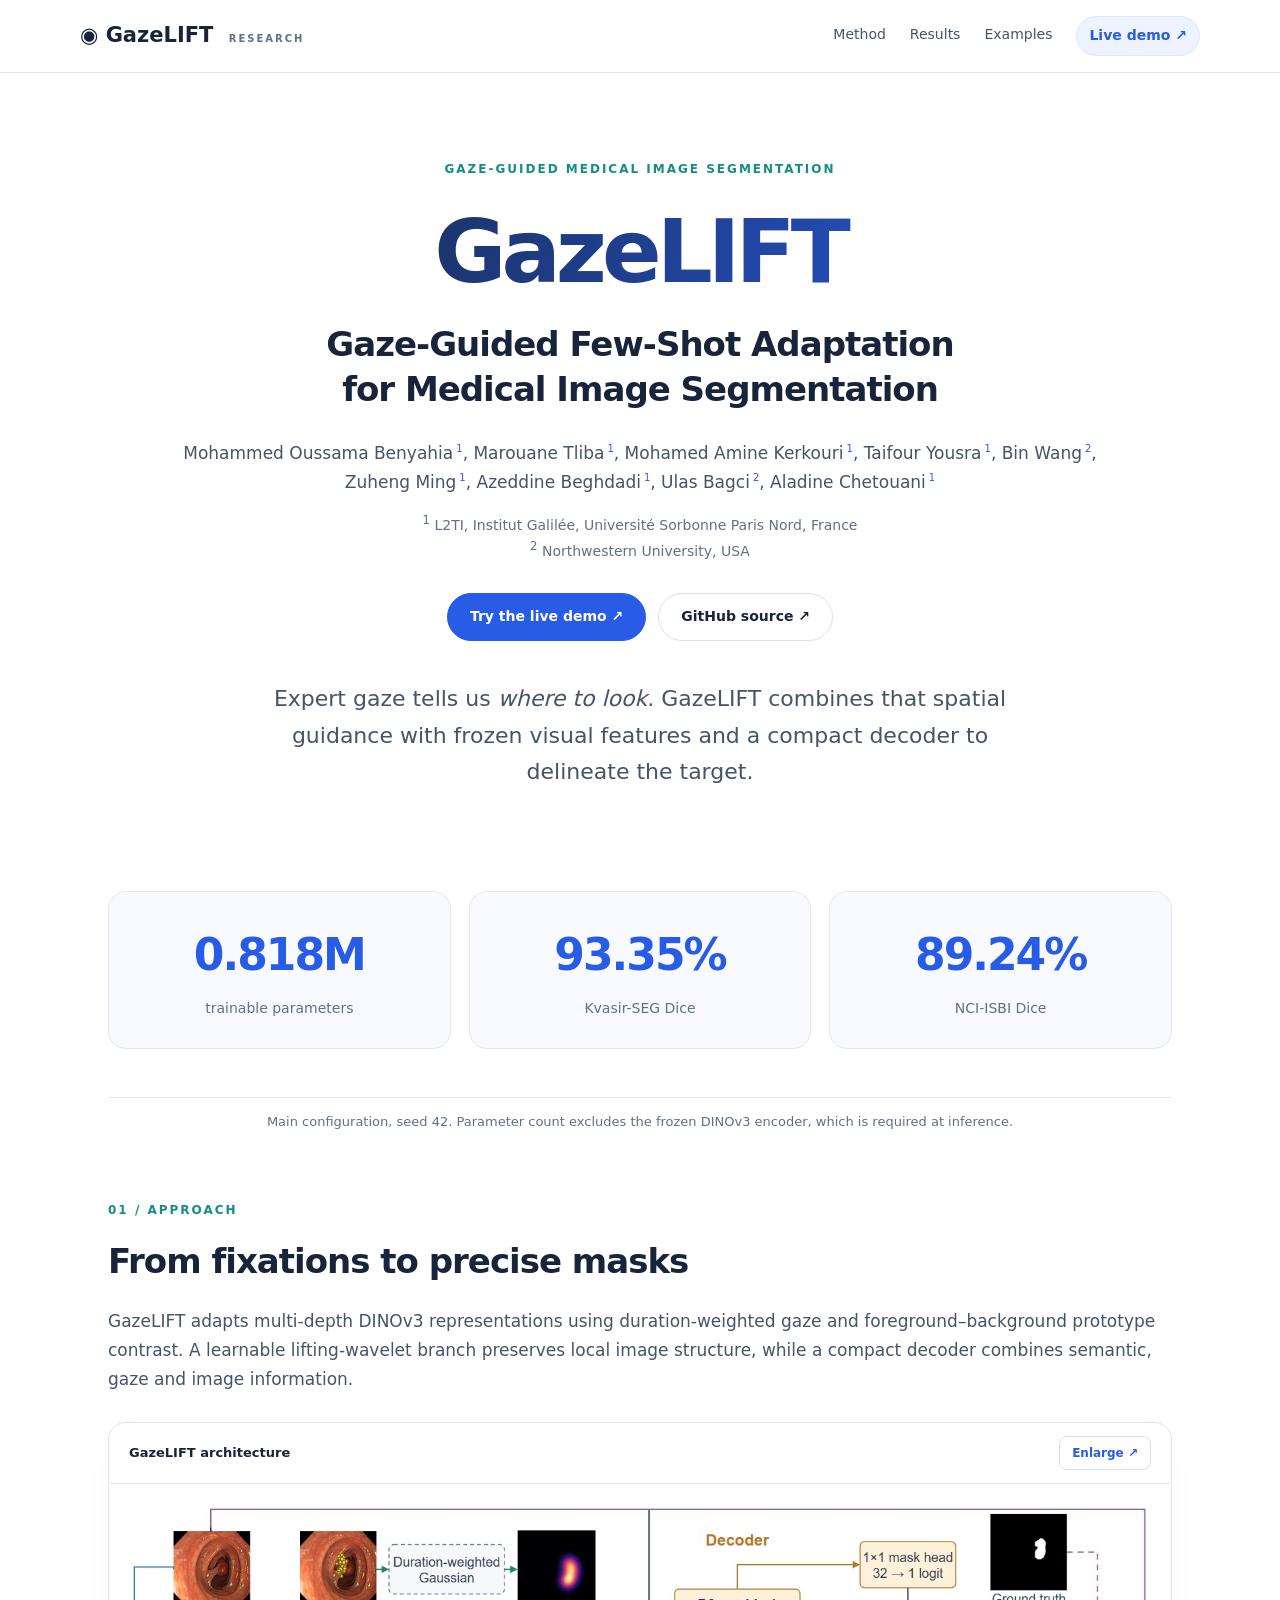
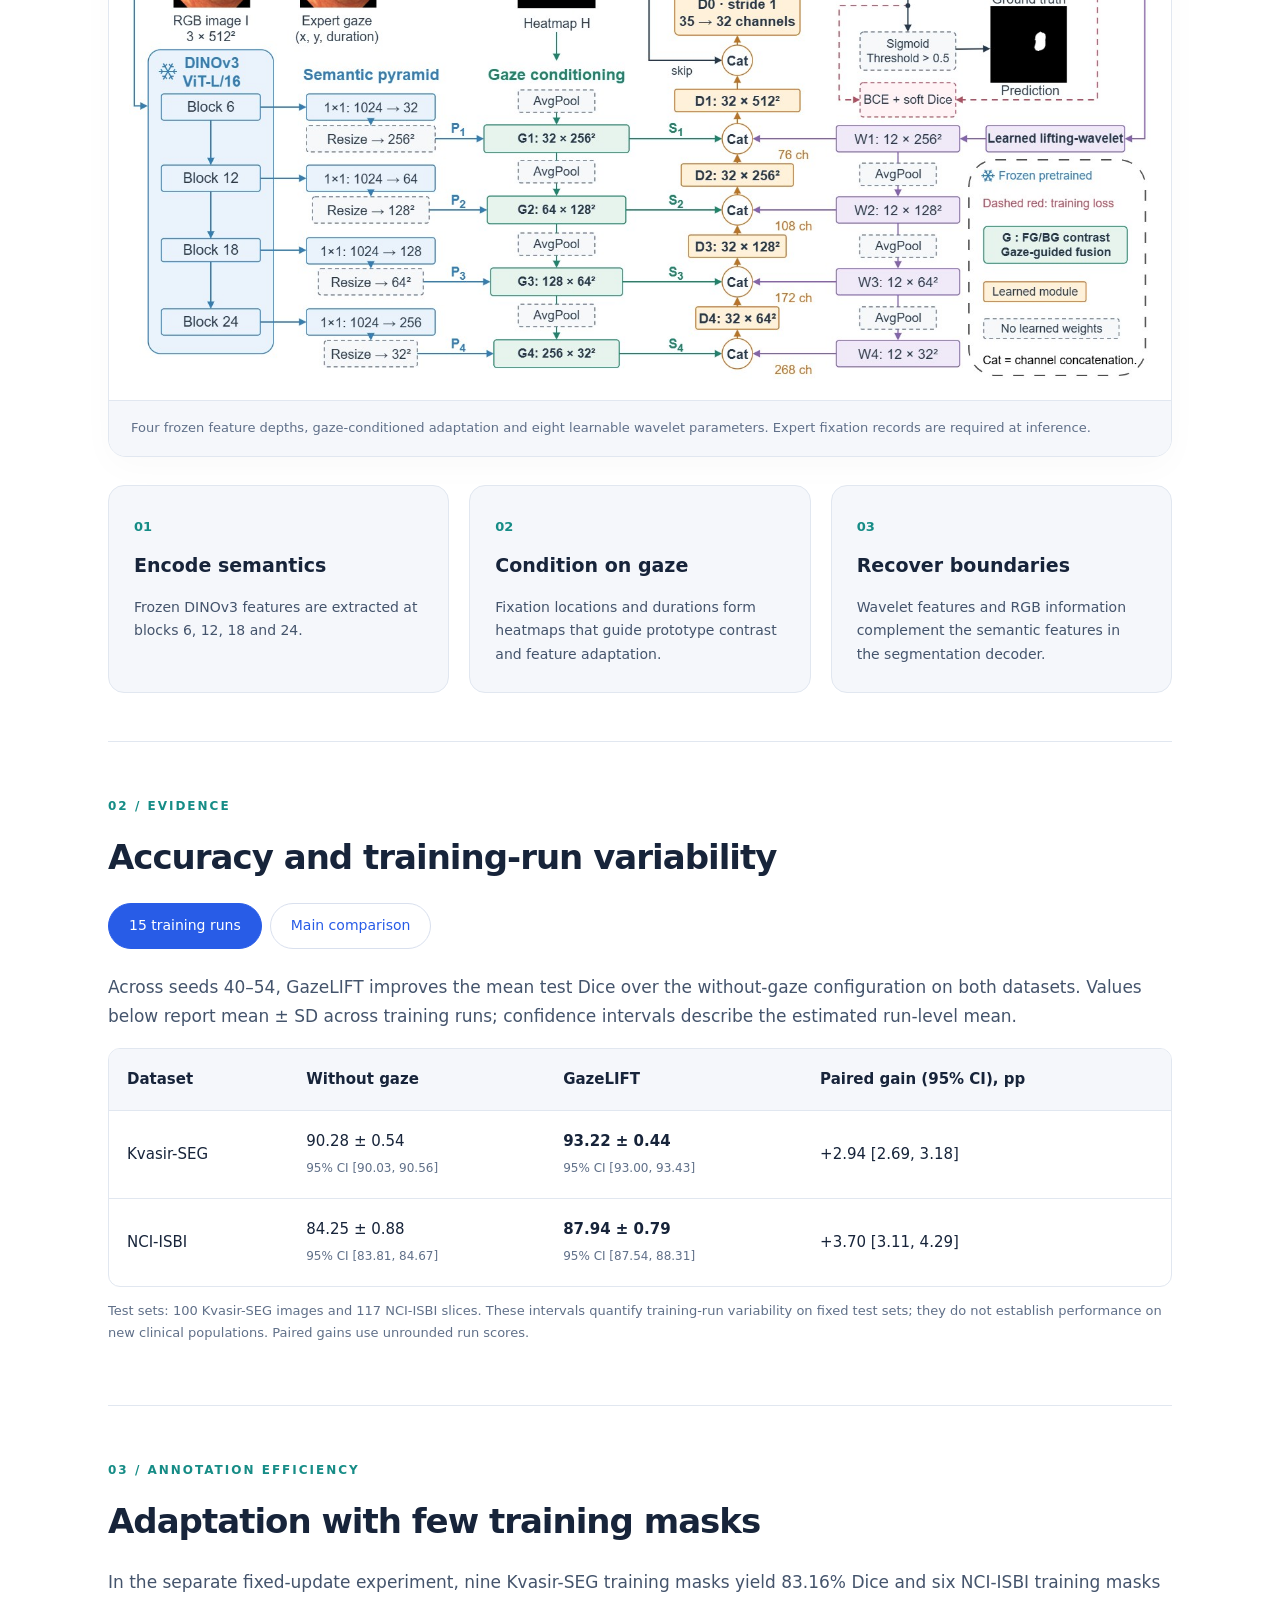
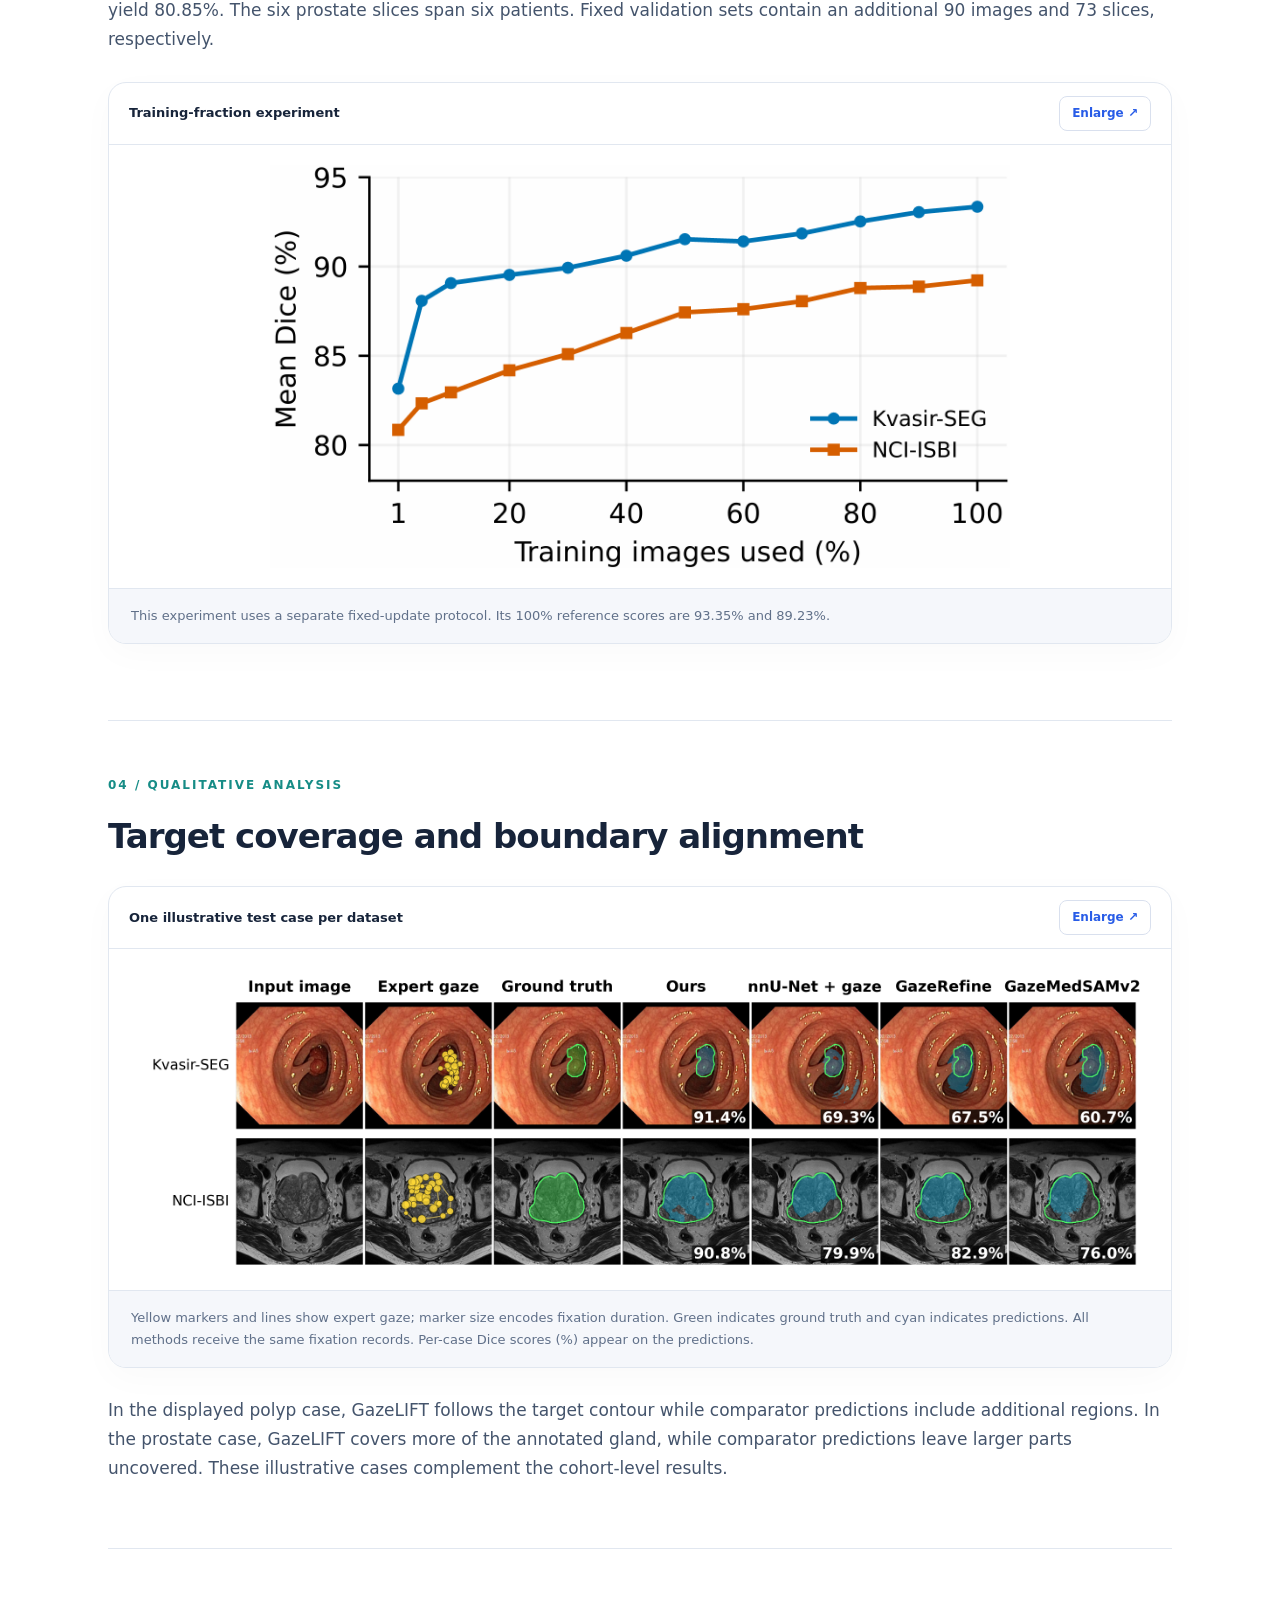
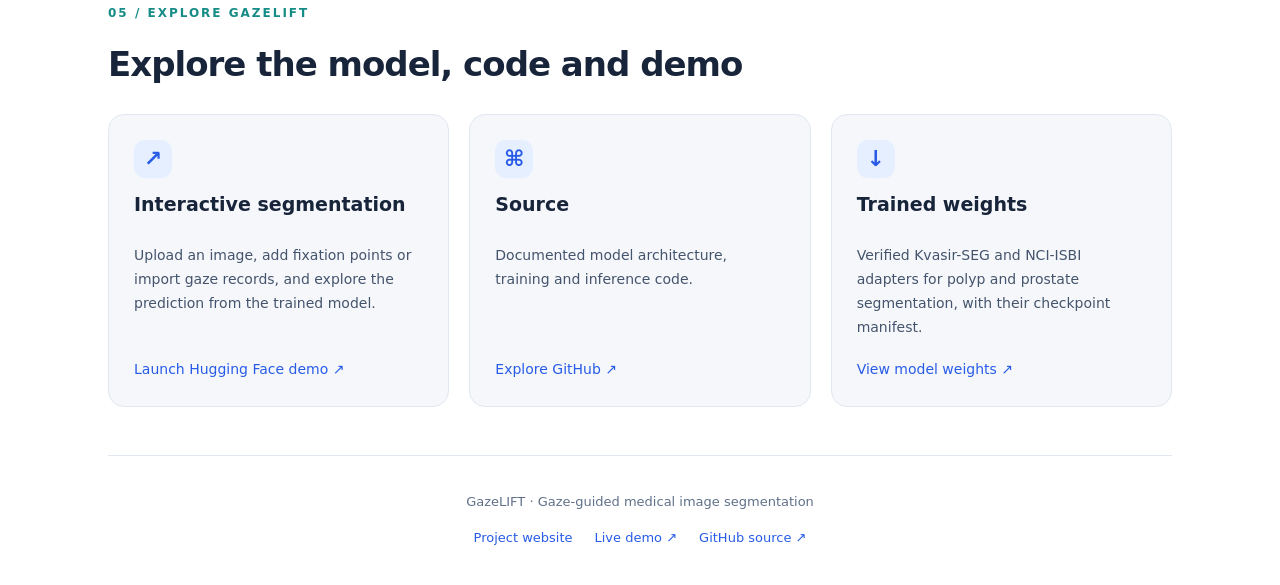
==== commit 3f104251: "Use updated architecture image throughout the project website" ====
--- a/docs/index.html
+++ b/docs/index.html
@@ -2,9 +2,10 @@
 <nav><a class="brand" href="#">◉ GazeLIFT <small>RESEARCH</small></a><div><a href="#method">Method</a><a href="#results">Results</a><a href="#qualitative">Examples</a><a class="nav-demo" href="https://huggingface.co/spaces/oussamab2n/GazeLIFT" target="_blank" rel="noopener noreferrer">Live demo ↗</a></div></nav>
 <main><header><span class="eyebrow">GAZE-GUIDED MEDICAL IMAGE SEGMENTATION</span><h1>GazeLIFT</h1><h2>Gaze-Guided Few-Shot Adaptation<br>for Medical Image Segmentation</h2><p class="authors">Mohammed Oussama Benyahia<sup>1</sup>, Marouane Tliba<sup>1</sup>, Mohamed Amine Kerkouri<sup>1</sup>, Taifour Yousra<sup>1</sup>, Bin Wang<sup>2</sup>, Zuheng Ming<sup>1</sup>, Azeddine Beghdadi<sup>1</sup>, Ulas Bagci<sup>2</sup>, Aladine Chetouani<sup>1</sup></p><p class="affiliations"><sup>1</sup> L2TI, Institut Galilée, Université Sorbonne Paris Nord, France<br><sup>2</sup> Northwestern University, USA</p><div class="actions"><a class="button primary" href="https://huggingface.co/spaces/oussamab2n/GazeLIFT" target="_blank" rel="noopener noreferrer">Try the live demo ↗</a><a class="button" href="https://github.com/MohammedOussamaBEN/GazeLIFT">GitHub source ↗</a></div><p class="intro">Expert gaze tells us <em>where to look</em>. GazeLIFT combines that spatial guidance with frozen visual features and a compact decoder to delineate the target.</p></header>
 <section class="metrics"><article><strong>0.818M</strong><span>trainable parameters</span></article><article><strong>93.35%</strong><span>Kvasir-SEG Dice</span></article><article><strong>89.24%</strong><span>NCI-ISBI Dice</span></article></section><p class="note centered">Main configuration, seed 42. Parameter count excludes the frozen DINOv3 encoder, which is required at inference.</p>
-<section id="method"><div class="section-title"><span>01 / APPROACH</span><h2>From fixations to precise masks</h2></div><p>GazeLIFT adapts multi-depth DINOv3 representations using duration-weighted gaze and foreground–background prototype contrast. A learnable lifting-wavelet branch preserves local image structure, while a compact decoder combines semantic, gaze and image information.</p><figure><div class="figure-top"><span>GazeLIFT architecture</span><button data-zoom="assets/architecture.png">Enlarge ↗</button></div><img src="assets/architecture.png" alt="GazeLIFT architecture with frozen DINOv3, gaze conditioning, lifting wavelets and compact decoder"><figcaption>Four frozen feature depths, gaze-conditioned adaptation and eight learnable wavelet parameters. Expert fixation records are required at inference.</figcaption></figure><div class="steps"><article><b>01</b><h3>Encode semantics</h3><p>Frozen DINOv3 features are extracted at blocks 6, 12, 18 and 24.</p></article><article><b>02</b><h3>Condition on gaze</h3><p>Fixation locations and durations form heatmaps that guide prototype contrast and feature adaptation.</p></article><article><b>03</b><h3>Recover boundaries</h3><p>Wavelet features and RGB information complement the semantic features in the segmentation decoder.</p></article></div></section>
+<section id="method"><div class="section-title"><span>01 / APPROACH</span><h2>From fixations to precise masks</h2></div><p>GazeLIFT adapts multi-depth DINOv3 representations using duration-weighted gaze and foreground–background prototype contrast. A learnable lifting-wavelet branch preserves local image structure, while a compact decoder combines semantic, gaze and image information.</p><figure><div class="figure-top"><span>GazeLIFT architecture</span><button data-zoom="assets/architecture.jpg">Enlarge ↗</button></div><img src="assets/architecture.jpg" alt="GazeLIFT architecture with frozen DINOv3, gaze conditioning, lifting wavelets and compact decoder"><figcaption>Four frozen feature depths, gaze-conditioned adaptation and eight learnable wavelet parameters. Expert fixation records are required at inference.</figcaption></figure><div class="steps"><article><b>01</b><h3>Encode semantics</h3><p>Frozen DINOv3 features are extracted at blocks 6, 12, 18 and 24.</p></article><article><b>02</b><h3>Condition on gaze</h3><p>Fixation locations and durations form heatmaps that guide prototype contrast and feature adaptation.</p></article><article><b>03</b><h3>Recover boundaries</h3><p>Wavelet features and RGB information complement the semantic features in the segmentation decoder.</p></article></div></section>
 <section id="results"><div class="section-title"><span>02 / EVIDENCE</span><h2>Accuracy and training-run variability</h2></div><div class="tabs" role="tablist" aria-label="Results"><button role="tab" aria-selected="true" aria-controls="runs" id="tab-runs">15 training runs</button><button role="tab" aria-selected="false" aria-controls="main-results" id="tab-main-results">Main comparison</button></div><div id="runs" role="tabpanel" aria-labelledby="tab-runs"><p>Across seeds 40–54, GazeLIFT improves the mean test Dice over the without-gaze configuration on both datasets. Values below report mean ± SD across training runs; confidence intervals describe the estimated run-level mean.</p><div class="table-wrap"><table><thead><tr><th>Dataset</th><th>Without gaze</th><th>GazeLIFT</th><th>Paired gain (95% CI), pp</th></tr></thead><tbody><tr><td>Kvasir-SEG</td><td>90.28 ± 0.54<br><small>95% CI [90.03, 90.56]</small></td><td><b>93.22 ± 0.44</b><br><small>95% CI [93.00, 93.43]</small></td><td>+2.94 [2.69, 3.18]</td></tr><tr><td>NCI-ISBI</td><td>84.25 ± 0.88<br><small>95% CI [83.81, 84.67]</small></td><td><b>87.94 ± 0.79</b><br><small>95% CI [87.54, 88.31]</small></td><td>+3.70 [3.11, 4.29]</td></tr></tbody></table></div><p class="note">Test sets: 100 Kvasir-SEG images and 117 NCI-ISBI slices. These intervals quantify training-run variability on fixed test sets; they do not establish performance on new clinical populations. Paired gains use unrounded run scores.</p></div><div id="main-results" role="tabpanel" aria-labelledby="tab-main-results" hidden><p>Selected mean Dice (%) from the main comparison. External methods may use different protocols; this table provides context rather than a fully controlled ranking.</p><div class="table-wrap"><table><thead><tr><th>Method</th><th>Kvasir-SEG</th><th>NCI-ISBI</th></tr></thead><tbody><tr><td>GazeMedSAMv2</td><td>85.19</td><td>85.62</td></tr><tr><td>GazeRefine</td><td>88.10</td><td>80.28</td></tr><tr><td>nnU-Net + gaze</td><td>90.59</td><td>88.15</td></tr><tr class="highlight"><td>GazeLIFT</td><td>93.35</td><td>89.24</td></tr></tbody></table></div></div></section>
 <section><div class="section-title"><span>03 / ANNOTATION EFFICIENCY</span><h2>Adaptation with few training masks</h2></div><p>In the separate fixed-update experiment, nine Kvasir-SEG training masks yield 83.16% Dice and six NCI-ISBI training masks yield 80.85%. The six prostate slices span six patients. Fixed validation sets contain an additional 90 images and 73 slices, respectively.</p><figure><div class="figure-top"><span>Training-fraction experiment</span><button data-zoom="assets/training-fractions.png">Enlarge ↗</button></div><img class="fraction" src="assets/training-fractions.png" alt="Dice performance as a function of training fraction"><figcaption>This experiment uses a separate fixed-update protocol. Its 100% reference scores are 93.35% and 89.23%.</figcaption></figure></section>
 <section id="qualitative"><div class="section-title"><span>04 / QUALITATIVE ANALYSIS</span><h2>Target coverage and boundary alignment</h2></div><figure><div class="figure-top"><span>One illustrative test case per dataset</span><button data-zoom="assets/qualitative.png">Enlarge ↗</button></div><img src="assets/qualitative.png" alt="One polyp and one prostate case comparing GazeLIFT with nnU-Net plus gaze, GazeRefine and GazeMedSAMv2"><figcaption>Yellow markers and lines show expert gaze; marker size encodes fixation duration. Green indicates ground truth and cyan indicates predictions. All methods receive the same fixation records. Per-case Dice scores (%) appear on the predictions.</figcaption></figure><p>In the displayed polyp case, GazeLIFT follows the target contour while comparator predictions include additional regions. In the prostate case, GazeLIFT covers more of the annotated gland, while comparator predictions leave larger parts uncovered. These illustrative cases complement the cohort-level results.</p></section>
 <section id="resources"><div class="section-title"><span>05 / EXPLORE GAZELIFT</span><h2>Explore the model, code and demo</h2></div><div class="steps resource-cards"><article><span class="resource-icon" aria-hidden="true">↗</span><h3>Interactive segmentation</h3><p>Upload an image, add fixation points or import gaze records, and explore the prediction from the trained model.</p><a href="https://huggingface.co/spaces/oussamab2n/GazeLIFT" target="_blank" rel="noopener noreferrer">Launch Hugging Face demo ↗</a></article><article><span class="resource-icon" aria-hidden="true">⌘</span><h3>Source</h3><p>Documented model architecture, training and inference code.</p><a href="https://github.com/MohammedOussamaBEN/GazeLIFT">Explore GitHub ↗</a></article><article><span class="resource-icon" aria-hidden="true">↓</span><h3>Trained weights</h3><p>Verified Kvasir-SEG and NCI-ISBI adapters for polyp and prostate segmentation, with their checkpoint manifest.</p><a href="https://huggingface.co/spaces/oussamab2n/GazeLIFT/tree/main/weights" target="_blank" rel="noopener noreferrer">View model weights ↗</a></article></div></section>
 </main><footer>GazeLIFT · Gaze-guided medical image segmentation<div class="footer-links"><a href="#">Project website</a><a href="https://huggingface.co/spaces/oussamab2n/GazeLIFT" target="_blank" rel="noopener noreferrer">Live demo ↗</a><a href="https://github.com/MohammedOussamaBEN/GazeLIFT">GitHub source ↗</a></div></footer><dialog id="lightbox"><button id="close">Close ×</button><img alt="Enlarged research figure"></dialog><script src="site.js"></script></body></html>
+
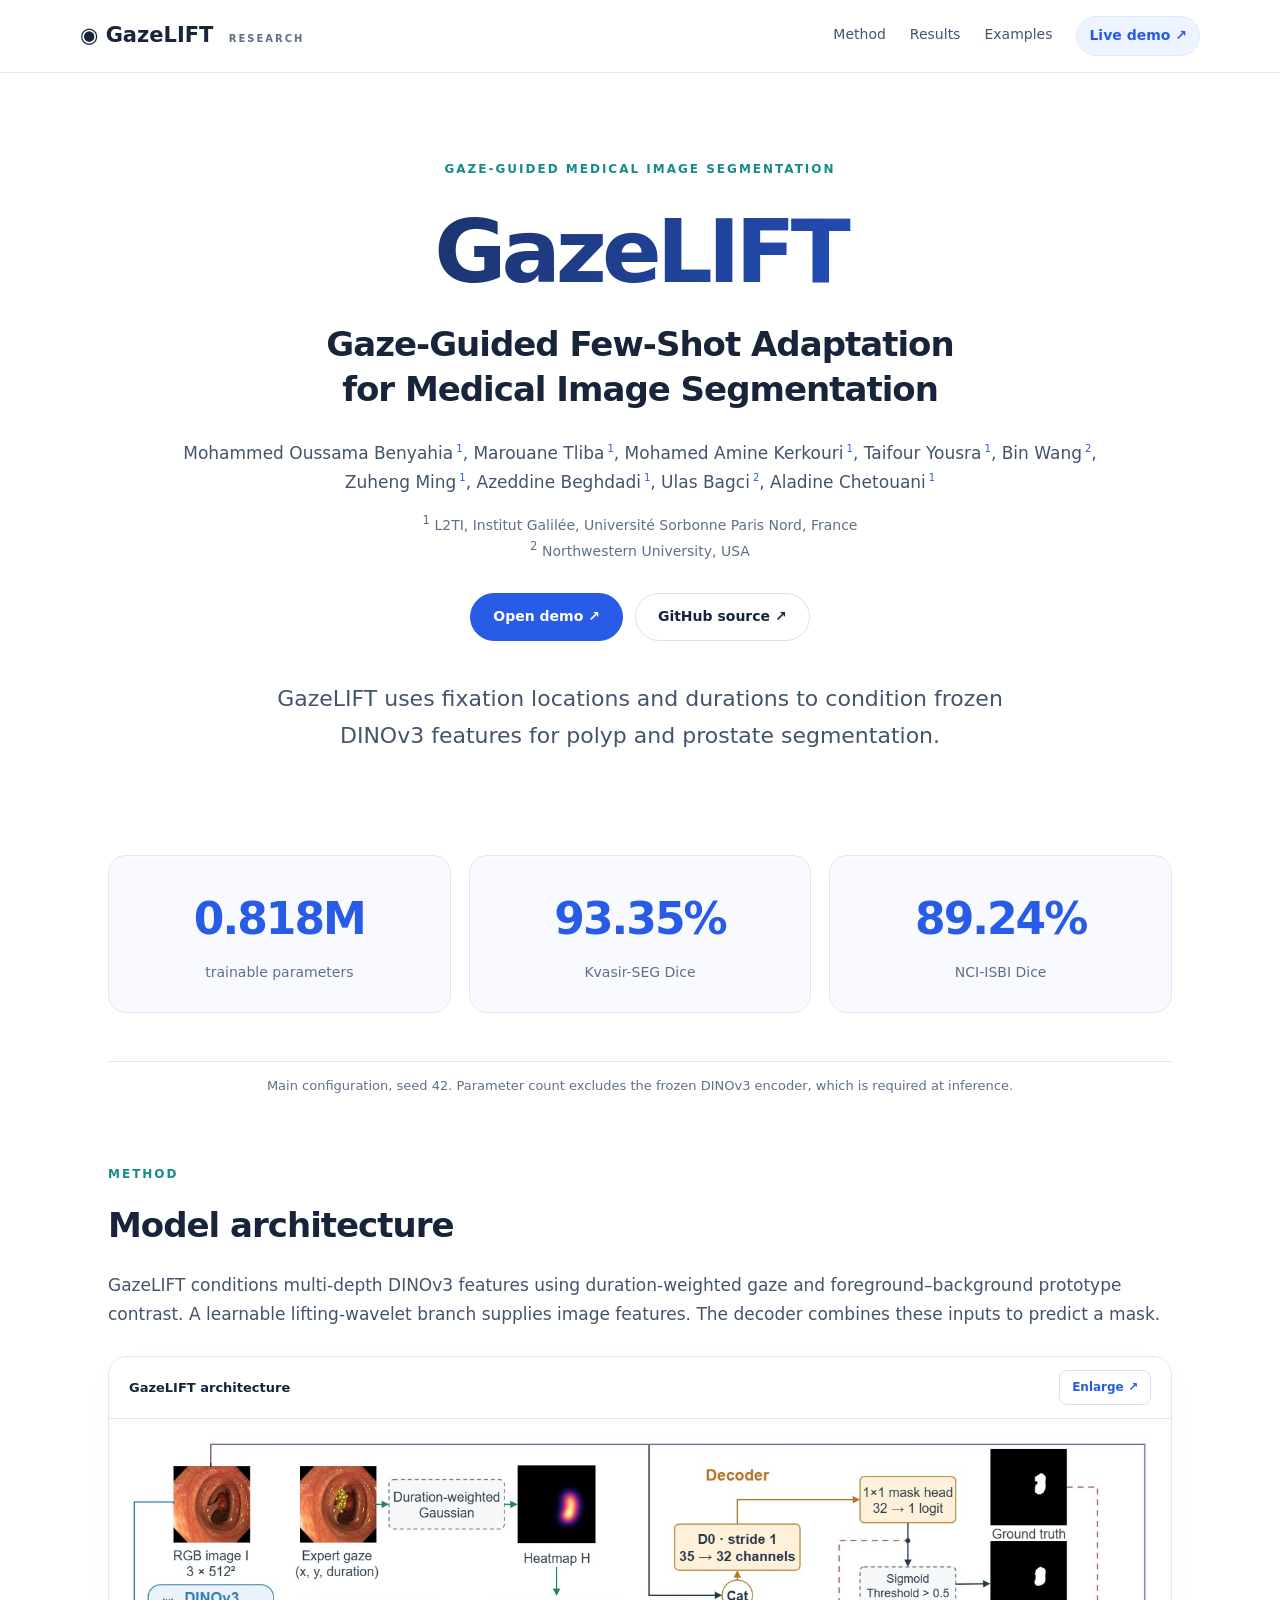
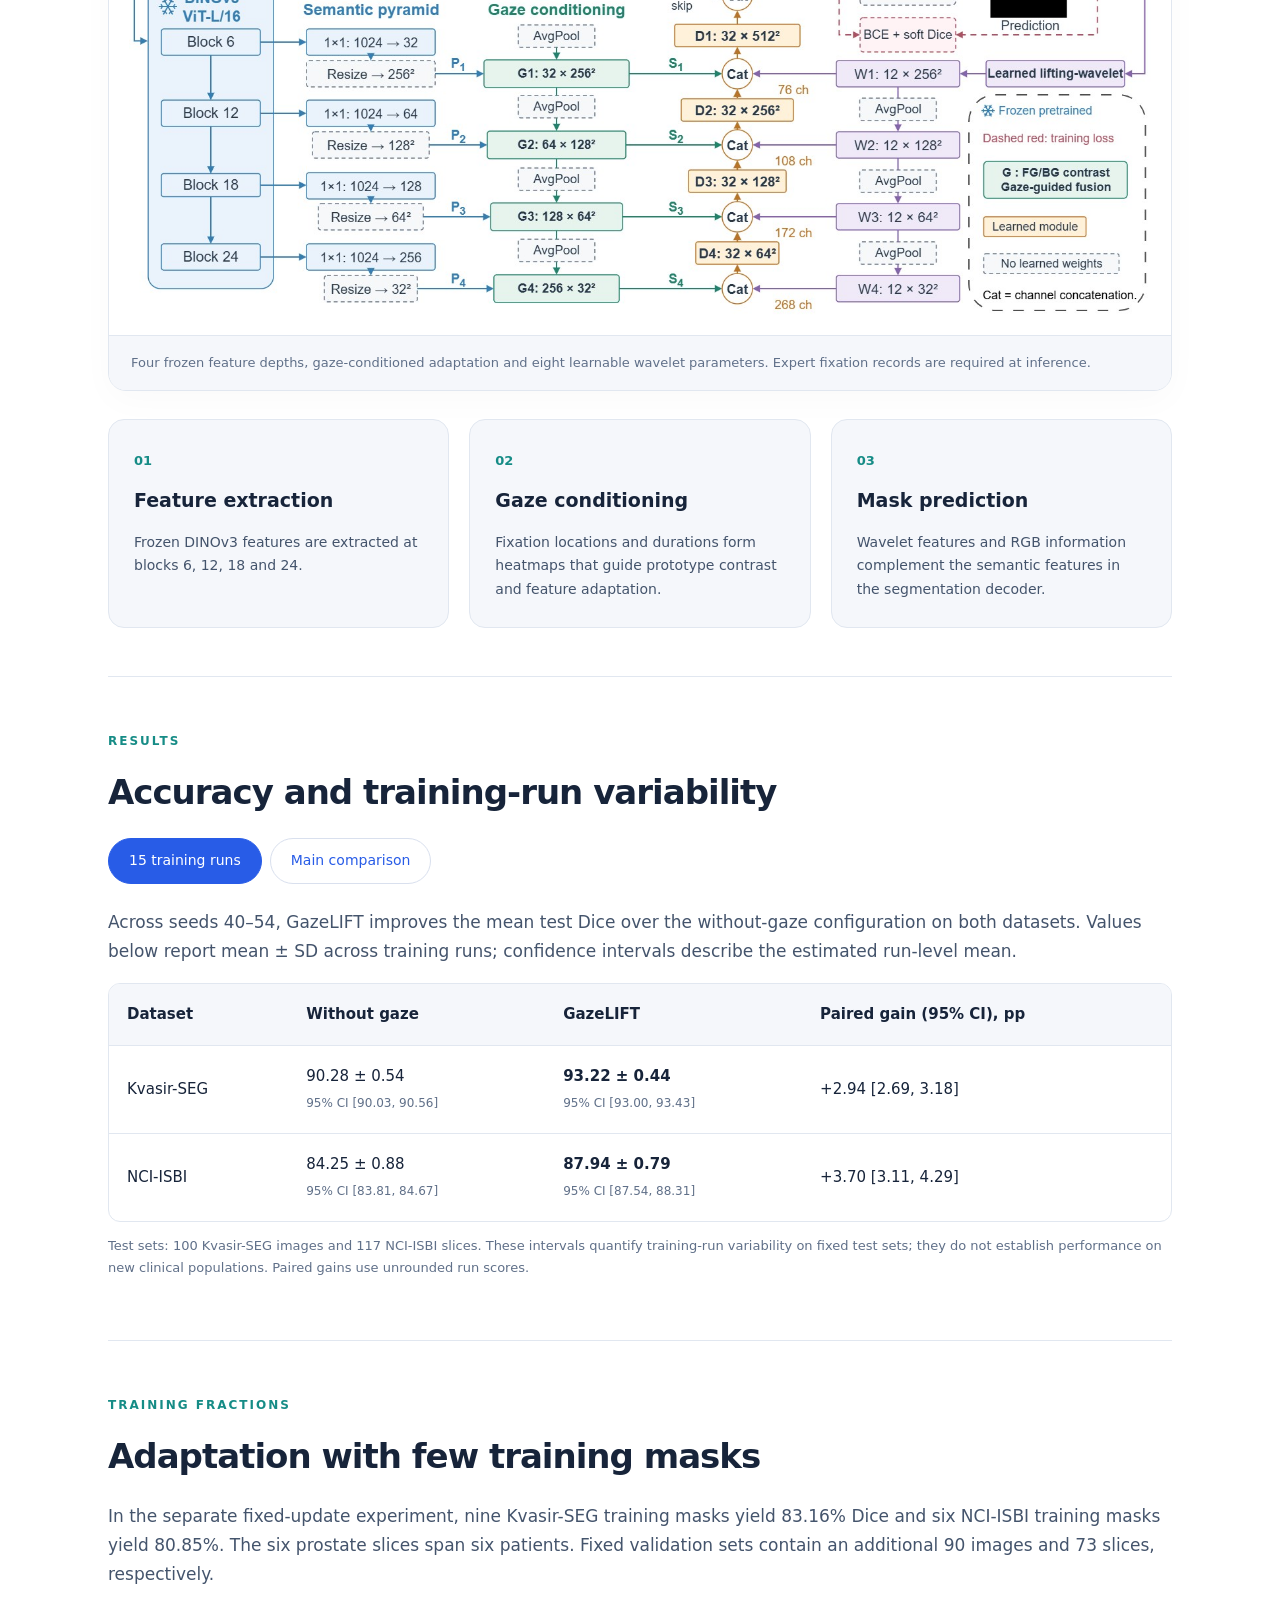
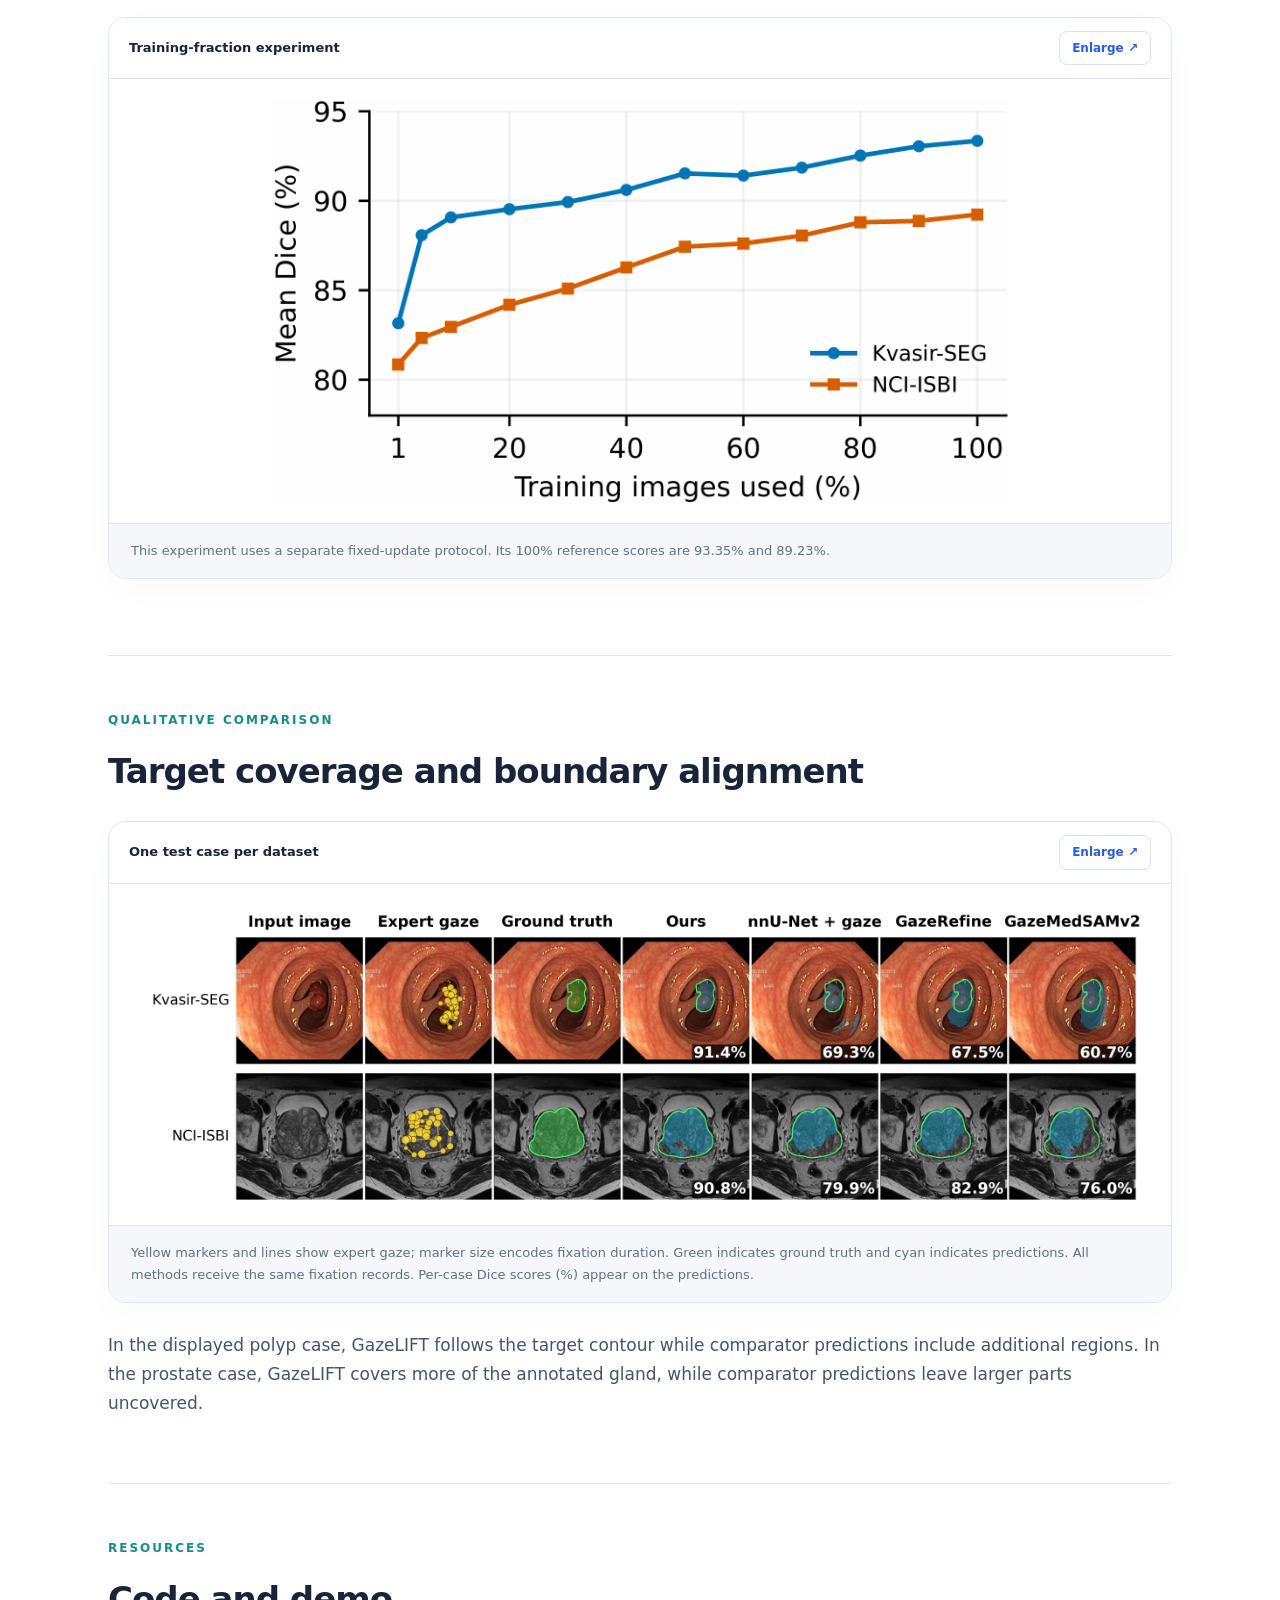
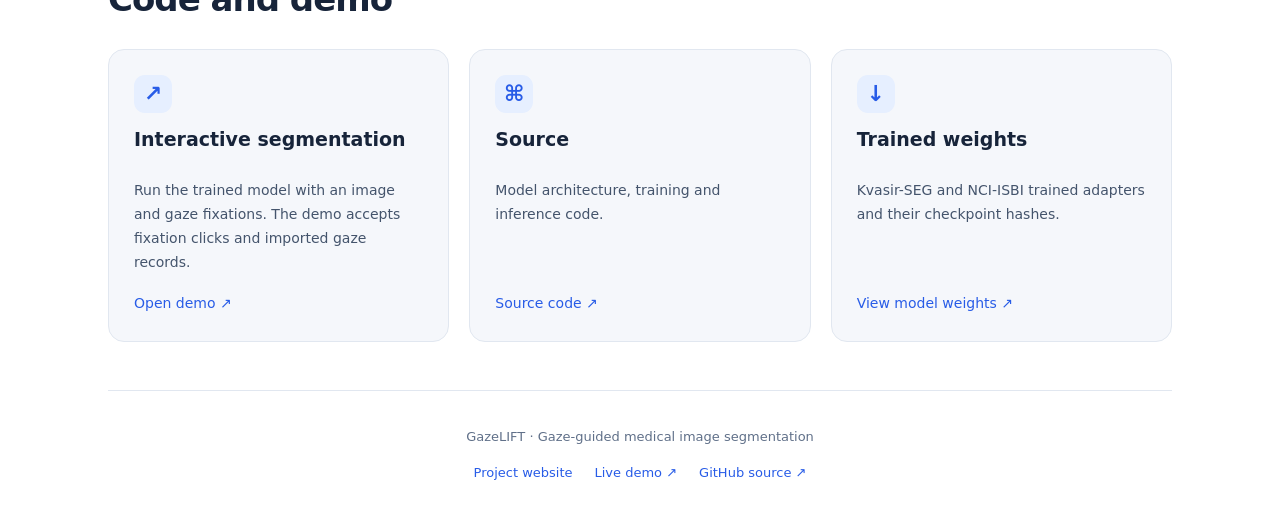
==== commit ba9ab504: "Use plain descriptions in project website and documentation" ====
--- a/docs/index.html
+++ b/docs/index.html
@@ -1,11 +1,11 @@
 <!doctype html><html lang="en"><head><meta charset="utf-8"><meta name="viewport" content="width=device-width,initial-scale=1"><meta name="description" content="GazeLIFT combines expert gaze, frozen DINOv3 features and learnable lifting wavelets for medical image segmentation."><title>GazeLIFT | Gaze-Guided Few-Shot Adaptation</title><link rel="stylesheet" href="style.css"></head><body>
 <nav><a class="brand" href="#">◉ GazeLIFT <small>RESEARCH</small></a><div><a href="#method">Method</a><a href="#results">Results</a><a href="#qualitative">Examples</a><a class="nav-demo" href="https://huggingface.co/spaces/oussamab2n/GazeLIFT" target="_blank" rel="noopener noreferrer">Live demo ↗</a></div></nav>
-<main><header><span class="eyebrow">GAZE-GUIDED MEDICAL IMAGE SEGMENTATION</span><h1>GazeLIFT</h1><h2>Gaze-Guided Few-Shot Adaptation<br>for Medical Image Segmentation</h2><p class="authors">Mohammed Oussama Benyahia<sup>1</sup>, Marouane Tliba<sup>1</sup>, Mohamed Amine Kerkouri<sup>1</sup>, Taifour Yousra<sup>1</sup>, Bin Wang<sup>2</sup>, Zuheng Ming<sup>1</sup>, Azeddine Beghdadi<sup>1</sup>, Ulas Bagci<sup>2</sup>, Aladine Chetouani<sup>1</sup></p><p class="affiliations"><sup>1</sup> L2TI, Institut Galilée, Université Sorbonne Paris Nord, France<br><sup>2</sup> Northwestern University, USA</p><div class="actions"><a class="button primary" href="https://huggingface.co/spaces/oussamab2n/GazeLIFT" target="_blank" rel="noopener noreferrer">Try the live demo ↗</a><a class="button" href="https://github.com/MohammedOussamaBEN/GazeLIFT">GitHub source ↗</a></div><p class="intro">Expert gaze tells us <em>where to look</em>. GazeLIFT combines that spatial guidance with frozen visual features and a compact decoder to delineate the target.</p></header>
+<main><header><span class="eyebrow">GAZE-GUIDED MEDICAL IMAGE SEGMENTATION</span><h1>GazeLIFT</h1><h2>Gaze-Guided Few-Shot Adaptation<br>for Medical Image Segmentation</h2><p class="authors">Mohammed Oussama Benyahia<sup>1</sup>, Marouane Tliba<sup>1</sup>, Mohamed Amine Kerkouri<sup>1</sup>, Taifour Yousra<sup>1</sup>, Bin Wang<sup>2</sup>, Zuheng Ming<sup>1</sup>, Azeddine Beghdadi<sup>1</sup>, Ulas Bagci<sup>2</sup>, Aladine Chetouani<sup>1</sup></p><p class="affiliations"><sup>1</sup> L2TI, Institut Galilée, Université Sorbonne Paris Nord, France<br><sup>2</sup> Northwestern University, USA</p><div class="actions"><a class="button primary" href="https://huggingface.co/spaces/oussamab2n/GazeLIFT" target="_blank" rel="noopener noreferrer">Open demo ↗</a><a class="button" href="https://github.com/MohammedOussamaBEN/GazeLIFT">GitHub source ↗</a></div><p class="intro">GazeLIFT uses fixation locations and durations to condition frozen DINOv3 features for polyp and prostate segmentation.</p></header>
 <section class="metrics"><article><strong>0.818M</strong><span>trainable parameters</span></article><article><strong>93.35%</strong><span>Kvasir-SEG Dice</span></article><article><strong>89.24%</strong><span>NCI-ISBI Dice</span></article></section><p class="note centered">Main configuration, seed 42. Parameter count excludes the frozen DINOv3 encoder, which is required at inference.</p>
-<section id="method"><div class="section-title"><span>01 / APPROACH</span><h2>From fixations to precise masks</h2></div><p>GazeLIFT adapts multi-depth DINOv3 representations using duration-weighted gaze and foreground–background prototype contrast. A learnable lifting-wavelet branch preserves local image structure, while a compact decoder combines semantic, gaze and image information.</p><figure><div class="figure-top"><span>GazeLIFT architecture</span><button data-zoom="assets/architecture.jpg">Enlarge ↗</button></div><img src="assets/architecture.jpg" alt="GazeLIFT architecture with frozen DINOv3, gaze conditioning, lifting wavelets and compact decoder"><figcaption>Four frozen feature depths, gaze-conditioned adaptation and eight learnable wavelet parameters. Expert fixation records are required at inference.</figcaption></figure><div class="steps"><article><b>01</b><h3>Encode semantics</h3><p>Frozen DINOv3 features are extracted at blocks 6, 12, 18 and 24.</p></article><article><b>02</b><h3>Condition on gaze</h3><p>Fixation locations and durations form heatmaps that guide prototype contrast and feature adaptation.</p></article><article><b>03</b><h3>Recover boundaries</h3><p>Wavelet features and RGB information complement the semantic features in the segmentation decoder.</p></article></div></section>
-<section id="results"><div class="section-title"><span>02 / EVIDENCE</span><h2>Accuracy and training-run variability</h2></div><div class="tabs" role="tablist" aria-label="Results"><button role="tab" aria-selected="true" aria-controls="runs" id="tab-runs">15 training runs</button><button role="tab" aria-selected="false" aria-controls="main-results" id="tab-main-results">Main comparison</button></div><div id="runs" role="tabpanel" aria-labelledby="tab-runs"><p>Across seeds 40–54, GazeLIFT improves the mean test Dice over the without-gaze configuration on both datasets. Values below report mean ± SD across training runs; confidence intervals describe the estimated run-level mean.</p><div class="table-wrap"><table><thead><tr><th>Dataset</th><th>Without gaze</th><th>GazeLIFT</th><th>Paired gain (95% CI), pp</th></tr></thead><tbody><tr><td>Kvasir-SEG</td><td>90.28 ± 0.54<br><small>95% CI [90.03, 90.56]</small></td><td><b>93.22 ± 0.44</b><br><small>95% CI [93.00, 93.43]</small></td><td>+2.94 [2.69, 3.18]</td></tr><tr><td>NCI-ISBI</td><td>84.25 ± 0.88<br><small>95% CI [83.81, 84.67]</small></td><td><b>87.94 ± 0.79</b><br><small>95% CI [87.54, 88.31]</small></td><td>+3.70 [3.11, 4.29]</td></tr></tbody></table></div><p class="note">Test sets: 100 Kvasir-SEG images and 117 NCI-ISBI slices. These intervals quantify training-run variability on fixed test sets; they do not establish performance on new clinical populations. Paired gains use unrounded run scores.</p></div><div id="main-results" role="tabpanel" aria-labelledby="tab-main-results" hidden><p>Selected mean Dice (%) from the main comparison. External methods may use different protocols; this table provides context rather than a fully controlled ranking.</p><div class="table-wrap"><table><thead><tr><th>Method</th><th>Kvasir-SEG</th><th>NCI-ISBI</th></tr></thead><tbody><tr><td>GazeMedSAMv2</td><td>85.19</td><td>85.62</td></tr><tr><td>GazeRefine</td><td>88.10</td><td>80.28</td></tr><tr><td>nnU-Net + gaze</td><td>90.59</td><td>88.15</td></tr><tr class="highlight"><td>GazeLIFT</td><td>93.35</td><td>89.24</td></tr></tbody></table></div></div></section>
-<section><div class="section-title"><span>03 / ANNOTATION EFFICIENCY</span><h2>Adaptation with few training masks</h2></div><p>In the separate fixed-update experiment, nine Kvasir-SEG training masks yield 83.16% Dice and six NCI-ISBI training masks yield 80.85%. The six prostate slices span six patients. Fixed validation sets contain an additional 90 images and 73 slices, respectively.</p><figure><div class="figure-top"><span>Training-fraction experiment</span><button data-zoom="assets/training-fractions.png">Enlarge ↗</button></div><img class="fraction" src="assets/training-fractions.png" alt="Dice performance as a function of training fraction"><figcaption>This experiment uses a separate fixed-update protocol. Its 100% reference scores are 93.35% and 89.23%.</figcaption></figure></section>
-<section id="qualitative"><div class="section-title"><span>04 / QUALITATIVE ANALYSIS</span><h2>Target coverage and boundary alignment</h2></div><figure><div class="figure-top"><span>One illustrative test case per dataset</span><button data-zoom="assets/qualitative.png">Enlarge ↗</button></div><img src="assets/qualitative.png" alt="One polyp and one prostate case comparing GazeLIFT with nnU-Net plus gaze, GazeRefine and GazeMedSAMv2"><figcaption>Yellow markers and lines show expert gaze; marker size encodes fixation duration. Green indicates ground truth and cyan indicates predictions. All methods receive the same fixation records. Per-case Dice scores (%) appear on the predictions.</figcaption></figure><p>In the displayed polyp case, GazeLIFT follows the target contour while comparator predictions include additional regions. In the prostate case, GazeLIFT covers more of the annotated gland, while comparator predictions leave larger parts uncovered. These illustrative cases complement the cohort-level results.</p></section>
-<section id="resources"><div class="section-title"><span>05 / EXPLORE GAZELIFT</span><h2>Explore the model, code and demo</h2></div><div class="steps resource-cards"><article><span class="resource-icon" aria-hidden="true">↗</span><h3>Interactive segmentation</h3><p>Upload an image, add fixation points or import gaze records, and explore the prediction from the trained model.</p><a href="https://huggingface.co/spaces/oussamab2n/GazeLIFT" target="_blank" rel="noopener noreferrer">Launch Hugging Face demo ↗</a></article><article><span class="resource-icon" aria-hidden="true">⌘</span><h3>Source</h3><p>Documented model architecture, training and inference code.</p><a href="https://github.com/MohammedOussamaBEN/GazeLIFT">Explore GitHub ↗</a></article><article><span class="resource-icon" aria-hidden="true">↓</span><h3>Trained weights</h3><p>Verified Kvasir-SEG and NCI-ISBI adapters for polyp and prostate segmentation, with their checkpoint manifest.</p><a href="https://huggingface.co/spaces/oussamab2n/GazeLIFT/tree/main/weights" target="_blank" rel="noopener noreferrer">View model weights ↗</a></article></div></section>
+<section id="method"><div class="section-title"><span>METHOD</span><h2>Model architecture</h2></div><p>GazeLIFT conditions multi-depth DINOv3 features using duration-weighted gaze and foreground–background prototype contrast. A learnable lifting-wavelet branch supplies image features. The decoder combines these inputs to predict a mask.</p><figure><div class="figure-top"><span>GazeLIFT architecture</span><button data-zoom="assets/architecture.jpg">Enlarge ↗</button></div><img src="assets/architecture.jpg" alt="GazeLIFT architecture with frozen DINOv3, gaze conditioning, lifting wavelets and compact decoder"><figcaption>Four frozen feature depths, gaze-conditioned adaptation and eight learnable wavelet parameters. Expert fixation records are required at inference.</figcaption></figure><div class="steps"><article><b>01</b><h3>Feature extraction</h3><p>Frozen DINOv3 features are extracted at blocks 6, 12, 18 and 24.</p></article><article><b>02</b><h3>Gaze conditioning</h3><p>Fixation locations and durations form heatmaps that guide prototype contrast and feature adaptation.</p></article><article><b>03</b><h3>Mask prediction</h3><p>Wavelet features and RGB information complement the semantic features in the segmentation decoder.</p></article></div></section>
+<section id="results"><div class="section-title"><span>RESULTS</span><h2>Accuracy and training-run variability</h2></div><div class="tabs" role="tablist" aria-label="Results"><button role="tab" aria-selected="true" aria-controls="runs" id="tab-runs">15 training runs</button><button role="tab" aria-selected="false" aria-controls="main-results" id="tab-main-results">Main comparison</button></div><div id="runs" role="tabpanel" aria-labelledby="tab-runs"><p>Across seeds 40–54, GazeLIFT improves the mean test Dice over the without-gaze configuration on both datasets. Values below report mean ± SD across training runs; confidence intervals describe the estimated run-level mean.</p><div class="table-wrap"><table><thead><tr><th>Dataset</th><th>Without gaze</th><th>GazeLIFT</th><th>Paired gain (95% CI), pp</th></tr></thead><tbody><tr><td>Kvasir-SEG</td><td>90.28 ± 0.54<br><small>95% CI [90.03, 90.56]</small></td><td><b>93.22 ± 0.44</b><br><small>95% CI [93.00, 93.43]</small></td><td>+2.94 [2.69, 3.18]</td></tr><tr><td>NCI-ISBI</td><td>84.25 ± 0.88<br><small>95% CI [83.81, 84.67]</small></td><td><b>87.94 ± 0.79</b><br><small>95% CI [87.54, 88.31]</small></td><td>+3.70 [3.11, 4.29]</td></tr></tbody></table></div><p class="note">Test sets: 100 Kvasir-SEG images and 117 NCI-ISBI slices. These intervals quantify training-run variability on fixed test sets; they do not establish performance on new clinical populations. Paired gains use unrounded run scores.</p></div><div id="main-results" role="tabpanel" aria-labelledby="tab-main-results" hidden><p>Mean Dice (%) from the main comparison. Evaluation protocols differ across methods.</p><div class="table-wrap"><table><thead><tr><th>Method</th><th>Kvasir-SEG</th><th>NCI-ISBI</th></tr></thead><tbody><tr><td>GazeMedSAMv2</td><td>85.19</td><td>85.62</td></tr><tr><td>GazeRefine</td><td>88.10</td><td>80.28</td></tr><tr><td>nnU-Net + gaze</td><td>90.59</td><td>88.15</td></tr><tr class="highlight"><td>GazeLIFT</td><td>93.35</td><td>89.24</td></tr></tbody></table></div></div></section>
+<section><div class="section-title"><span>TRAINING FRACTIONS</span><h2>Adaptation with few training masks</h2></div><p>In the separate fixed-update experiment, nine Kvasir-SEG training masks yield 83.16% Dice and six NCI-ISBI training masks yield 80.85%. The six prostate slices span six patients. Fixed validation sets contain an additional 90 images and 73 slices, respectively.</p><figure><div class="figure-top"><span>Training-fraction experiment</span><button data-zoom="assets/training-fractions.png">Enlarge ↗</button></div><img class="fraction" src="assets/training-fractions.png" alt="Dice performance as a function of training fraction"><figcaption>This experiment uses a separate fixed-update protocol. Its 100% reference scores are 93.35% and 89.23%.</figcaption></figure></section>
+<section id="qualitative"><div class="section-title"><span>QUALITATIVE COMPARISON</span><h2>Target coverage and boundary alignment</h2></div><figure><div class="figure-top"><span>One test case per dataset</span><button data-zoom="assets/qualitative.png">Enlarge ↗</button></div><img src="assets/qualitative.png" alt="One polyp and one prostate case comparing GazeLIFT with nnU-Net plus gaze, GazeRefine and GazeMedSAMv2"><figcaption>Yellow markers and lines show expert gaze; marker size encodes fixation duration. Green indicates ground truth and cyan indicates predictions. All methods receive the same fixation records. Per-case Dice scores (%) appear on the predictions.</figcaption></figure><p>In the displayed polyp case, GazeLIFT follows the target contour while comparator predictions include additional regions. In the prostate case, GazeLIFT covers more of the annotated gland, while comparator predictions leave larger parts uncovered.</p></section>
+<section id="resources"><div class="section-title"><span>RESOURCES</span><h2>Code and demo</h2></div><div class="steps resource-cards"><article><span class="resource-icon" aria-hidden="true">↗</span><h3>Interactive segmentation</h3><p>Run the trained model with an image and gaze fixations. The demo accepts fixation clicks and imported gaze records.</p><a href="https://huggingface.co/spaces/oussamab2n/GazeLIFT" target="_blank" rel="noopener noreferrer">Open demo ↗</a></article><article><span class="resource-icon" aria-hidden="true">⌘</span><h3>Source</h3><p>Model architecture, training and inference code.</p><a href="https://github.com/MohammedOussamaBEN/GazeLIFT">Source code ↗</a></article><article><span class="resource-icon" aria-hidden="true">↓</span><h3>Trained weights</h3><p>Kvasir-SEG and NCI-ISBI trained adapters and their checkpoint hashes.</p><a href="https://huggingface.co/spaces/oussamab2n/GazeLIFT/tree/main/weights" target="_blank" rel="noopener noreferrer">View model weights ↗</a></article></div></section>
 </main><footer>GazeLIFT · Gaze-guided medical image segmentation<div class="footer-links"><a href="#">Project website</a><a href="https://huggingface.co/spaces/oussamab2n/GazeLIFT" target="_blank" rel="noopener noreferrer">Live demo ↗</a><a href="https://github.com/MohammedOussamaBEN/GazeLIFT">GitHub source ↗</a></div></footer><dialog id="lightbox"><button id="close">Close ×</button><img alt="Enlarged research figure"></dialog><script src="site.js"></script></body></html>
 
